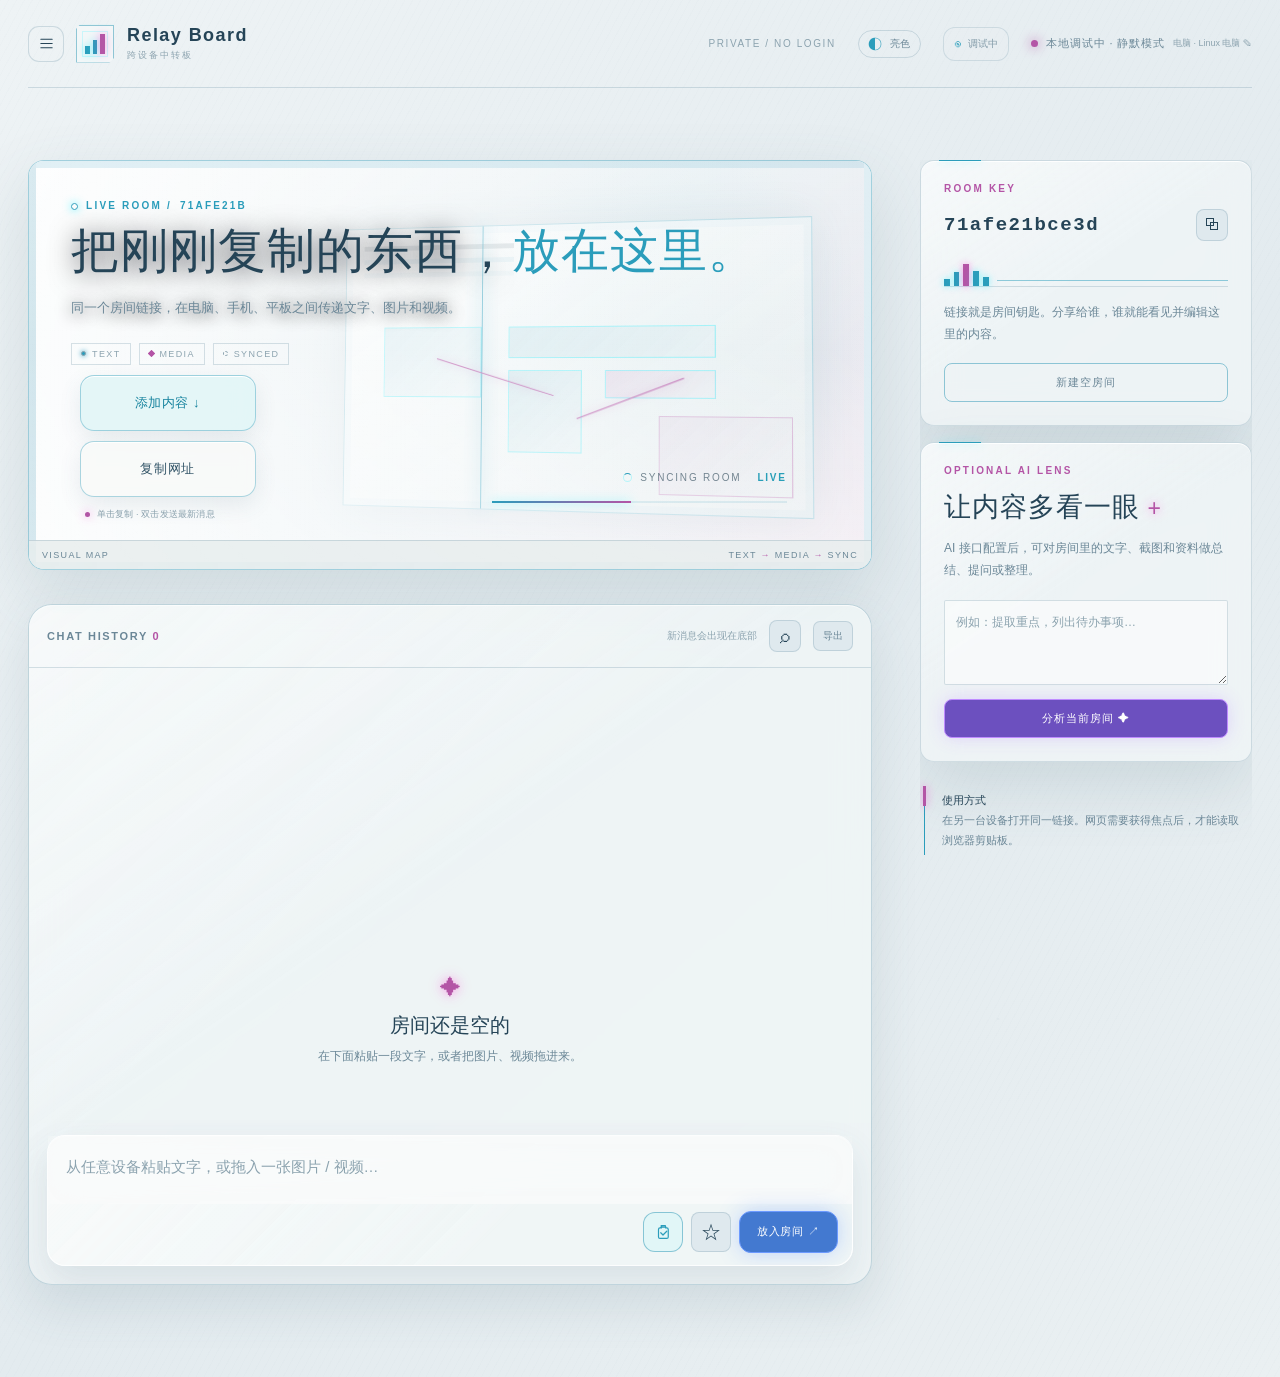
==== index.html @ ccc34fd9 "Put public frontend in silent debug mode" ====
<!doctype html>
<html lang="zh-CN" data-theme="light">
<head>
  <meta charset="utf-8">
  <meta name="viewport" content="width=device-width, initial-scale=1">
  <meta name="theme-color" content="#0f141a">
  <meta name="relay-api-base" content="https://api.2013148.xyz">
  <meta name="relay-maintenance" content="1">
  <link rel="icon" href="assets/favicon.svg" type="image/svg+xml">
  <title>Relay Board · 跨设备中转板</title>
  <style>
    html[data-theme="light"], html[data-theme="light"] body { background: #e9eff2 !important; color: #254457 !important; }
    html[data-theme="light"] .board-heading-hero, html[data-theme="light"] .relay-loader { background: #eef3f5 !important; }
    html[data-theme="light"] .card, html[data-theme="light"] .board-feed, html[data-theme="light"] .composer { background: rgba(241,246,247,.86) !important; }
  </style>
  <link rel="stylesheet" href="styles.css?v=20260905-03">
</head>
<body>
  <div class="app-shell">
    <header class="topbar">
      <div class="brand-cluster">
        <button class="icon-button sidebar-toggle" id="sidebarToggle" type="button" aria-label="打开房间侧边栏" aria-expanded="false"><svg viewBox="0 0 24 24" aria-hidden="true"><path d="M4 6h16M4 12h16M4 18h16"/></svg></button>
        <a class="brand" href="/" aria-label="Relay Board 首页">
          <span class="brand-mark"><i></i><i></i><i></i></span>
          <span><strong>Relay Board</strong><small>跨设备中转板</small></span>
        </a>
      </div>
      <div class="topbar-right">
        <span class="topbar-note">PRIVATE / NO LOGIN</span>
        <button class="theme-toggle" id="themeToggle" type="button" aria-pressed="false" aria-label="切换到深蓝风格">
          <span class="theme-toggle-icon" aria-hidden="true">◐</span><span data-theme-label>亮色</span>
        </button>
        <button class="account-button" id="accountButton" type="button" aria-label="登录账户" aria-expanded="false"><span class="account-icon" aria-hidden="true">◉</span><span id="accountLabel">登录</span></button>
        <div class="connection"><span class="status-dot" id="statusDot"></span><span id="connectionText">正在连接</span><button class="device-name-button" id="deviceNameButton" type="button" aria-label="编辑本设备名称"><span id="deviceNameText">本设备</span> ✎</button></div>
      </div>
    </header>

    <aside class="room-sidebar" id="roomSidebar" aria-hidden="true">
      <div class="room-sidebar-head"><div><span class="sidebar-kicker">ROOMS</span><strong>我的房间</strong></div><div class="sidebar-head-actions"><button class="mini-button" id="renameRoom" type="button" hidden>改名</button><button class="mini-button danger" id="deleteRoom" type="button" hidden>删除</button><button class="icon-button sidebar-close" id="sidebarClose" type="button" aria-label="关闭侧边栏">×</button></div></div>
      <button class="sidebar-new-room" id="sidebarNewRoom" type="button"><span>＋</span>开启新房间</button>
      <label class="room-search"><span>⌕</span><input id="roomSearch" type="search" placeholder="搜索房间名称" autocomplete="off"></label>
      <div class="sidebar-section-label">最近访问</div>
      <nav class="room-list" id="roomList" aria-label="房间列表"></nav>
      <div class="room-sidebar-foot"><span class="sidebar-status-dot"></span><span id="sidebarModeLabel">本地静态模式</span></div>
    </aside>
    <div class="sidebar-backdrop" id="sidebarBackdrop" hidden></div>

    <main class="layout">
      <section class="board-column">
        <div class="board-heading board-heading-hero" id="boardHeading">
          <figure class="hero-visual">
            <div class="relay-loader" role="img" aria-label="房间正在同步文字、图片和视频">
              <div class="loader-frame" aria-hidden="true">
                <span class="loader-block loader-block-wide"></span><span class="loader-block"></span><span class="loader-block loader-block-tall"></span><span class="loader-block loader-block-short"></span>
                <i class="loader-scan"></i><i class="loader-route loader-route-a"></i><i class="loader-route loader-route-b"></i>
              </div>
              <div class="loader-status"><span class="loader-spinner"></span><span>SYNCING ROOM</span><b>LIVE</b></div>
              <div class="loader-progress" aria-hidden="true"><span></span></div>
            </div>
            <figcaption><span>VISUAL MAP</span><span>TEXT <b>→</b> MEDIA <b>→</b> SYNC</span></figcaption>
          </figure>
          <div class="heading-copy">
            <p class="eyebrow"><span class="eyebrow-mark"></span> LIVE ROOM / <span id="roomCode">--------</span></p>
            <h1>把刚刚复制的东西，<em>放在这里。</em></h1>
            <p class="lede">同一个房间链接，在电脑、手机、平板之间传递文字、图片和视频。</p>
            <div class="heading-tags" aria-label="支持的内容类型">
              <span class="legend-text">TEXT</span><span class="legend-media">MEDIA</span><span class="legend-sync">SYNCED</span>
            </div>
          </div>
          <div class="heading-actions">
            <div class="heading-action-buttons">
              <button class="button quiet" id="addContentButton" type="button">添加内容 <span>↓</span></button>
              <button class="button quiet" id="shareButton" type="button">复制网址</button>
            </div>
            <span class="copy-hint"><i></i>单击复制 · 双击发送最新消息</span>
          </div>
        </div>

        <div class="board-feed card">
        <div class="chat-history">
          <div class="chat-history-head"><span>CHAT HISTORY <b id="itemCount">0</b></span><div class="history-tools"><span class="muted">新消息会出现在底部</span><button class="icon-button search-button" id="searchButton" type="button" aria-label="搜索消息记录" aria-expanded="false">⌕</button><div class="export-wrap"><button class="mini-button export-button" id="exportButton" type="button" aria-expanded="false">导出</button><div class="export-menu" id="exportMenu" hidden><strong>导出当前房间</strong><button type="button" data-export="text">文本格式 · TXT</button><button type="button" data-export="json">全部保存 · JSON</button><button type="button" data-export="codex">Codex 参考 · Markdown</button><button type="button" data-export="api">复制 CLI 读取地址</button></div></div></div></div>
          <div class="history-search" id="historySearch" hidden><span>⌕</span><input id="historySearchInput" type="search" placeholder="搜索文字、设备或消息类型…" autocomplete="off"><button id="clearSearchButton" type="button" aria-label="关闭搜索">×</button></div>
          <div class="message-rail" id="messageRail" aria-label="消息记录进度" hidden></div>
          <div id="items" class="items" aria-live="polite"></div>
          <div id="emptyState" class="empty"><span class="empty-icon">✦</span><strong>房间还是空的</strong><p>在下面粘贴一段文字，或者把图片、视频拖进来。</p></div>
        </div>

        <div class="composer">
          <div class="composer-toolbar">
            <span class="toolbar-label"><span class="toolbar-pulse"></span> QUICK DROP</span>
            <label class="switch-label"><input type="checkbox" id="preserveFormat" checked><span class="switch"></span>保留粘贴格式</label>
            <label class="file-button button quiet" for="fileInput">上传媒体<input id="fileInput" type="file" accept="image/*,video/*"></label>
          </div>
          <div class="editor-wrap">
            <div id="editor" class="editor" contenteditable="true" role="textbox" aria-multiline="true" data-placeholder="从任意设备粘贴文字，或拖入一张图片 / 视频…"></div>
            <div id="imageDraft" class="image-draft" hidden>
              <img id="draftImage" alt="待发送图片">
              <div class="image-draft-copy"><span class="image-draft-label">ATTACHED IMAGE</span><strong id="draftImageName">待发送图片</strong><span id="draftImageMeta">会和这条文字一起发送</span></div>
              <button class="draft-remove" id="removeDraftImage" type="button" aria-label="移除待发送图片">×</button>
            </div>
          </div>
          <div class="composer-footer">
            <span id="formatHint">富文本会保留标题、列表、链接和基础样式；图片可和文字一起发送，超过 8MB 会询问压缩</span><span class="send-hint">Enter 发送 · Shift+Enter 换行</span>
            <div class="send-actions">
              <button class="icon-button paste-send-button" id="pasteSendButton" type="button" aria-label="粘贴并发送" title="粘贴并发送"><svg viewBox="0 0 24 24" aria-hidden="true"><path d="M9 5.5h6M9.5 3.5h5a1 1 0 0 1 1 1v2h1.5a2 2 0 0 1 2 2v10a2 2 0 0 1-2 2h-9a2 2 0 0 1-2-2v-10a2 2 0 0 1 2-2H10v-2a1 1 0 0 1 1-1Z"/><path d="m9 13 3 3 5-5"/></svg></button>
              <div class="favorite-wrap">
                <button class="icon-button favorite-button" id="favoriteButton" type="button" aria-label="打开收藏列表" aria-expanded="false">☆</button>
                <div class="favorite-menu" id="favoriteMenu" hidden>
                  <div class="favorite-menu-head"><strong>收藏消息</strong><span>点击放入输入框</span></div>
                  <div id="favoriteList" class="favorite-list"></div>
                </div>
              </div>
              <button class="button primary" id="sendButton" type="button">放入房间 <span>↗</span></button>
            </div>
          </div>
        </div>
        </div>

      </section>

      <aside class="side-column">
        <div class="room-card card">
          <div class="card-kicker">ROOM KEY</div>
          <div class="room-key-row"><code id="roomKey">--------</code><button class="icon-button" id="copyKey" type="button" aria-label="复制房间密钥">⧉</button></div>
          <div class="room-signal" aria-hidden="true"><i></i><i></i><i></i><i></i><i></i><span></span></div>
          <p>链接就是房间钥匙。分享给谁，谁就能看见并编辑这里的内容。</p>
          <button class="button outline full" id="newRoom" type="button">新建空房间</button>
        </div>

        <div class="analysis-card card">
          <div class="card-kicker">OPTIONAL AI LENS</div>
          <h2>让内容多看一眼<span class="heading-spark">+</span></h2>
          <p>AI 接口配置后，可对房间里的文字、截图和资料做总结、提问或整理。</p>
          <textarea id="analysisPrompt" rows="3" placeholder="例如：提取重点，列出待办事项…"></textarea>
          <button class="button analysis-button full" id="analyzeButton" type="button">分析当前房间 <span>✦</span></button>
          <div id="analysisResult" class="analysis-result" hidden></div>
        </div>

        <div class="how-card">
          <span class="signal-line"></span>
          <p><b>使用方式</b><br>在另一台设备打开同一链接。网页需要获得焦点后，才能读取浏览器剪贴板。</p>
        </div>
      </aside>
    </main>
    <nav class="page-progress" id="pageProgress" aria-label="网页位置">
      <span class="page-progress-title">PAGE FLOW</span>
      <div class="page-progress-track">
        <span class="page-progress-fill" id="pageProgressFill"></span>
        <button class="page-node page-node-top" id="pageTopNode" type="button" aria-label="跳到网页顶部"><i></i><span>TOP<small>网页顶部</small></span></button>
        <button class="page-node page-node-bottom" id="pageComposerNode" type="button" aria-label="跳到输入框"><i></i><span>DROP<small>输入框</small></span></button>
      </div>
    </nav>
    <div class="auth-dialog" id="authDialog" hidden>
      <div class="auth-panel" role="dialog" aria-modal="true" aria-labelledby="authTitle">
        <button class="icon-button auth-close" id="authClose" type="button" aria-label="关闭登录窗口">×</button>
        <div class="sidebar-kicker">ACCOUNT ACCESS</div>
        <h2 id="authTitle">登录 Relay Board</h2>
        <p class="auth-subtitle" id="authSubtitle">登录后可切换房间，并使用同步、上传与分享功能。</p>
        <form id="loginForm" class="auth-form">
          <label>账户名<input id="authUsername" name="username" autocomplete="username" placeholder="管理员或受邀账户" required></label>
          <label>密码<input id="authPassword" name="password" type="password" autocomplete="current-password" placeholder="输入密码" required></label>
          <div class="turnstile-wrap" id="turnstileWrap" hidden><div id="turnstileWidget"></div></div>
          <button class="button primary full" type="submit">登录 <span>↗</span></button>
          <div class="auth-error" id="authError" role="alert" hidden></div>
        </form>
        <div id="accountPane" class="account-pane" hidden>
          <div class="account-summary"><span class="account-avatar">◉</span><div><strong id="accountName">管理员</strong><small id="accountRole">管理员账户</small></div></div>
          <button class="button outline full" id="adminToggle" type="button" hidden>管理账户</button>
          <button class="button quiet full" id="passwordToggle" type="button" hidden>修改管理员密码</button>
          <button class="button quiet full" id="logoutButton" type="button">退出登录</button>
          <div class="password-panel" id="passwordPanel" hidden>
            <div class="sidebar-kicker">SECURITY</div>
            <h3>修改管理员密码</h3>
            <form id="passwordForm" class="auth-form">
              <label>当前密码<input id="currentPassword" type="password" autocomplete="current-password" required></label>
              <label>新密码<input id="newAdminPassword" type="password" autocomplete="new-password" placeholder="至少 8 位" required></label>
              <label>确认新密码<input id="confirmAdminPassword" type="password" autocomplete="new-password" required></label>
              <button class="button outline full" type="submit">保存新密码</button>
              <div class="auth-error" id="passwordError" role="alert" hidden></div>
            </form>
          </div>
          <div class="admin-panel" id="adminPanel" hidden>
            <div class="sidebar-kicker">ADMIN PANEL</div>
            <h3>添加账户</h3>
            <form id="addUserForm" class="auth-form">
              <label>新账户名<input id="newUsername" autocomplete="off" placeholder="例如：同事电脑" required></label>
              <label>初始密码<input id="newPassword" type="password" autocomplete="new-password" placeholder="至少 8 位" required></label>
              <button class="button outline full" type="submit">添加账户</button>
            </form>
            <div class="user-list" id="userList"></div>
            <div class="user-editor" id="userEditor" hidden>
              <div class="sidebar-kicker">EDIT ACCOUNT</div>
              <form id="editUserForm" class="auth-form">
                <input id="editUserId" type="hidden">
                <label>账户名<input id="editUsername" autocomplete="off" required></label>
                <label>新密码（留空不修改）<input id="editPassword" type="password" autocomplete="new-password" placeholder="至少 8 位"></label>
                <label class="checkbox-label"><input id="editDisabled" type="checkbox"> 停用此账户</label>
                <div class="editor-actions"><button class="button outline" type="submit">保存修改</button><button class="button quiet" id="cancelEditUser" type="button">取消</button></div>
                <div class="auth-error" id="editUserError" role="alert" hidden></div>
              </form>
            </div>
          </div>
        </div>
      </div>
    </div>
    <div id="toast" class="toast" role="status"></div>
  </div>
  <script type="module" src="app.js?v=20260905-maintenance-01"></script>
</body>
</html>
---- styles.css ----
[hidden] { display: none !important; }

:root {
  --bg: #020615;
  --surface: #070d1d;
  --panel: #0b1326;
  --panel-deep: #060b18;
  --ink: #edf3ff;
  --ink-soft: #9aa9c1;
  --ink-faint: #647590;
  --line: rgba(117, 146, 190, .22);
  --line-strong: rgba(101, 196, 255, .56);
  --cyan: #2fd9ff;
  --blue: #315fe6;
  --magenta: #d946c8;
  --violet: #7653d8;
  --green: #65d3b2;
  --amber: #2fc9ed;
  --glass: rgba(8, 14, 29, .78);
  --glass-soft: rgba(7, 12, 25, .56);
  --glass-edge: rgba(180, 215, 255, .24);
  --shadow: 0 24px 70px rgba(0, 2, 12, .58);
  --display: "Bahnschrift Condensed", "Arial Narrow", "DIN Condensed", sans-serif;
  --zh: "Microsoft YaHei UI Light", "Noto Sans CJK SC", "PingFang SC", sans-serif;
  color-scheme: dark;
  font-family: var(--display);
  font-synthesis: none;
  color: var(--ink);
  background: var(--bg);
}

:root[data-theme="light"] {
  color-scheme: light;
  --bg: #edf7fb;
  --surface: #f7fbfd;
  --panel: rgba(255, 255, 255, .84);
  --panel-deep: #e5f1f6;
  --ink: #17364b;
  --ink-soft: #58758a;
  --ink-faint: #7891a1;
  --line: rgba(58, 122, 150, .22);
  --line-strong: rgba(46, 139, 178, .52);
  --cyan: #2e9fbe;
  --blue: #3574d3;
  --magenta: #b34ca2;
  --violet: #6848bc;
  --green: #2b9fbe;
  --amber: #2e8fc9;
  --glass: rgba(255, 255, 255, .68);
  --glass-soft: rgba(247, 251, 253, .58);
  --glass-edge: rgba(255, 255, 255, .76);
  --shadow: 0 24px 64px rgba(52, 110, 137, .16);
}

:root[data-theme="ivory"] {
  color-scheme: light;
  --bg: #e6e1d7;
  --surface: #efebe2;
  --panel: rgba(239, 235, 226, .9);
  --panel-deep: #d9d4c9;
  --ink: #30414a;
  --ink-soft: #68787b;
  --ink-faint: #8b9491;
  --line: rgba(89, 98, 95, .22);
  --line-strong: rgba(42, 143, 157, .48);
  --cyan: #278f9b;
  --blue: #5476a2;
  --magenta: #ad5b8b;
  --violet: #75619c;
  --green: #2b9fbe;
  --amber: #ae8052;
  --glass: rgba(246, 242, 233, .76);
  --glass-soft: rgba(240, 236, 227, .7);
  --glass-edge: rgba(255, 252, 244, .72);
  --shadow: 0 24px 64px rgba(83, 78, 67, .16);
}

*, *::before, *::after { box-sizing: border-box; }
html, body { min-width: 320px; min-height: 100%; margin: 0; background: var(--bg); }
body { color: var(--ink); }
button, textarea, .editor { font: inherit; }
button { cursor: pointer; color: inherit; }
button, a { -webkit-tap-highlight-color: transparent; }

.app-shell { position: relative; width: min(1340px, calc(100% - 56px)); min-height: 100vh; margin: 0 auto; }
.app-shell::before, .app-shell::after { content: ""; position: absolute; z-index: -1; pointer-events: none; }
.app-shell::before { top: 116px; bottom: 60px; left: 0; width: 1px; background: linear-gradient(var(--cyan), transparent 28%, transparent 72%, var(--magenta)); opacity: .7; }
.app-shell::after { top: 138px; right: 0; width: 110px; height: 1px; background: var(--line-strong); box-shadow: 0 10px 0 rgba(255, 49, 210, .16); }

.topbar { height: 88px; display: flex; align-items: center; justify-content: space-between; border-bottom: 1px solid var(--line); }
.brand { display: flex; align-items: center; gap: 13px; color: var(--ink); text-decoration: none; }
.brand strong { display: block; font-family: var(--display); font-size: 18px; font-weight: 600; letter-spacing: .08em; }
.brand small { display: block; margin-top: 3px; color: var(--ink-faint); font-family: var(--display); font-size: 9px; letter-spacing: .22em; }
.brand-mark { position: relative; width: 38px; height: 38px; display: flex; align-items: end; gap: 3px; padding: 8px; border: 1px solid var(--line-strong); background: var(--panel); clip-path: polygon(10% 0, 100% 0, 100% 88%, 88% 100%, 0 100%, 0 12%); box-shadow: 0 0 18px rgba(31, 240, 255, .18); }
.brand-mark::before { content: ""; position: absolute; inset: 5px; border: 1px solid rgba(31, 240, 255, .2); }
.brand-mark i { position: relative; z-index: 1; display: block; flex: 1; background: var(--cyan); box-shadow: 0 0 8px rgba(31, 240, 255, .6); }
.brand-mark i:nth-child(1) { height: 38%; }.brand-mark i:nth-child(2) { height: 68%; }.brand-mark i:nth-child(3) { height: 100%; background: var(--magenta); box-shadow: 0 0 8px rgba(255, 49, 210, .5); }
.topbar-right { display: flex; align-items: center; gap: 22px; }
.topbar-note { color: var(--ink-faint); font: 10px var(--display); letter-spacing: .16em; }
.theme-toggle { display: inline-flex; align-items: center; gap: 7px; border: 1px solid var(--line); border-radius: 99px; padding: 6px 9px; color: var(--ink-soft); background: transparent; font: 10px var(--display); letter-spacing: .08em; transition: border-color .18s ease, color .18s ease, background .18s ease; }
.theme-toggle:hover { border-color: var(--cyan); color: var(--ink); background: rgba(31, 240, 255, .08); }
.theme-toggle:focus-visible { outline: 2px solid var(--cyan); outline-offset: 3px; }
.theme-toggle-icon { color: var(--cyan); font-size: 14px; line-height: 1; }
.connection { display: flex; align-items: center; gap: 8px; color: var(--ink-soft); font: 11px var(--display); letter-spacing: .08em; }
.device-name-button { border: 0; padding: 0; color: var(--ink-faint); background: transparent; font: 9px var(--zh); }
.device-name-button:hover { color: var(--cyan); }
.status-dot { width: 7px; height: 7px; border-radius: 50%; background: var(--amber); box-shadow: 0 0 12px var(--amber); }
.status-dot.live { background: var(--green); box-shadow: 0 0 12px var(--green); animation: live-pulse 2.6s ease-in-out infinite; }
.status-dot.offline { background: var(--magenta); box-shadow: 0 0 12px var(--magenta); }

.layout { display: grid; grid-template-columns: minmax(0, 1fr) 332px; gap: 48px; padding: 72px 0 92px; }
.board-heading { position: relative; display: flex; align-items: end; justify-content: space-between; gap: 30px; margin-bottom: 34px; }
.heading-copy { min-width: 0; }
.heading-actions { position: relative; z-index: 3; display: grid; gap: 9px; align-self: flex-start; justify-items: end; }
.board-heading-hero .heading-actions { position: absolute; top: 50%; right: 9%; align-self: auto; transform: translateY(-50%); justify-items: center; }
.heading-action-buttons { display: flex; align-items: center; gap: 8px; }
.board-heading-hero .heading-action-buttons { flex-direction: column; align-items: stretch; gap: 10px; }
.heading-actions .button { white-space: nowrap; }
.heading-action-buttons .button { min-width: 158px; min-height: 52px; padding: 14px 22px; border-radius: 12px; background: rgba(255,255,255,.11); backdrop-filter: blur(10px); -webkit-backdrop-filter: blur(10px); font-size: 12px; }
.heading-actions .button:first-child { border-color: rgba(31, 240, 255, .34); background: rgba(31, 240, 255, .08); color: var(--cyan); }
.heading-actions .button:first-child:hover { border-color: var(--cyan); background: rgba(31, 240, 255, .16); }
.copy-hint { display: inline-flex; align-items: center; gap: 7px; padding-right: 3px; color: var(--ink-faint); font: 9px var(--zh); letter-spacing: .02em; }
.copy-hint i { width: 5px; height: 5px; border-radius: 50%; background: var(--magenta); box-shadow: 0 0 8px rgba(255, 49, 210, .55); }
.eyebrow, .card-kicker, .toolbar-label { margin: 0 0 15px; color: var(--cyan); font: 600 10px/1 var(--display); letter-spacing: .22em; }
.eyebrow { display: flex; align-items: center; gap: 8px; }
.eyebrow-mark, .toolbar-pulse { display: inline-block; width: 7px; height: 7px; border: 1px solid var(--cyan); border-radius: 50%; box-shadow: 0 0 8px rgba(31, 240, 255, .7); }
.toolbar-pulse { width: 6px; height: 6px; margin-right: 7px; border: 0; background: var(--magenta); box-shadow: 0 0 8px rgba(255, 49, 210, .8); }
h1 { max-width: 760px; margin: 0; color: var(--ink); font-family: var(--zh); font-size: clamp(34px, 4.2vw, 48px); font-weight: 300; line-height: 1.04; letter-spacing: .02em; }
h1 em { color: var(--cyan); font-style: normal; text-shadow: 0 0 18px rgba(31, 240, 255, .28); }
.lede { max-width: 590px; margin: 20px 0 0; color: var(--ink-soft); font-family: var(--zh); font-size: 13px; line-height: 1.9; }
.heading-tags { display: flex; gap: 8px; margin-top: 22px; }
.heading-tags span { display: inline-flex; align-items: center; gap: 6px; padding: 5px 9px; border: 1px solid var(--line); color: var(--ink-faint); font: 9px var(--display); letter-spacing: .15em; }
.heading-tags span::before { content: ""; width: 5px; height: 5px; display: inline-block; border: 1px solid currentColor; }
.heading-tags .legend-text::before { border-radius: 50%; background: var(--cyan); box-shadow: 0 0 5px var(--cyan); }
.heading-tags .legend-media::before { background: var(--magenta); border-color: var(--magenta); transform: rotate(45deg); }
.heading-tags .legend-sync::before { border-radius: 50%; border-style: dashed; }

.board-heading-hero { min-height: clamp(360px, 32vw, 460px); margin-bottom: 34px; padding: clamp(32px, 5vw, 68px); overflow: hidden; border: 1px solid var(--line-strong); border-radius: 16px; background: #020615; box-shadow: 0 24px 64px rgba(0, 1, 10, .46); }
.board-heading-hero .heading-copy { position: relative; z-index: 3; max-width: 760px; }
.board-heading-hero .button { position: relative; z-index: 3; align-self: flex-start; }
.board-heading-hero h1 { text-shadow: 0 3px 26px rgba(0, 2, 12, .75); }
.board-heading-hero .lede { text-shadow: 0 2px 16px rgba(0, 2, 12, .9); }
.hero-visual { position: absolute; z-index: 0; inset: 0; aspect-ratio: auto; overflow: hidden; margin: 0; border: 0; background: #020615; box-shadow: none; }
.hero-visual::before { content: ""; position: absolute; z-index: 1; inset: 0; border: 7px solid rgba(47, 217, 255, .045); background: linear-gradient(90deg, rgba(2, 6, 21, .98) 0%, rgba(2, 6, 21, .8) 34%, rgba(2, 6, 21, .3) 66%, rgba(2, 6, 21, .14) 100%), linear-gradient(0deg, rgba(2, 6, 21, .86) 0%, transparent 48%, rgba(2, 6, 21, .26) 100%); pointer-events: none; }
.hero-visual img { display: block; width: 100%; height: 100%; object-fit: cover; object-position: center; animation: hero-breathe 12s ease-in-out infinite alternate; }
.relay-loader { position: absolute; inset: 0; overflow: hidden; background: radial-gradient(circle at 76% 45%, rgba(42, 105, 168, .22), transparent 27%), linear-gradient(135deg, #020615, #071126 54%, #0d1530); }
.loader-frame { position: absolute; top: 15%; right: 8%; bottom: 14%; width: 56%; border: 1px solid rgba(91, 192, 222, .42); background: linear-gradient(145deg, rgba(9, 36, 62, .76), rgba(5, 12, 32, .6)); box-shadow: inset 0 0 0 7px rgba(31, 240, 255, .025), 0 0 38px rgba(31, 160, 255, .14); transform: perspective(700px) rotateY(-8deg) rotateX(2deg); }
.loader-frame::before { content: ""; position: absolute; top: 18px; left: 19px; width: 34%; height: 5px; background: rgba(233, 249, 255, .34); box-shadow: 0 14px 0 rgba(91, 192, 222, .18), 0 28px 0 rgba(91, 192, 222, .12); }
.loader-frame::after { content: ""; position: absolute; right: 18px; bottom: 18px; width: 27%; height: 27%; border: 1px solid rgba(255, 49, 210, .46); background: linear-gradient(135deg, rgba(255, 49, 210, .2), transparent); }
.loader-block { position: absolute; top: 36%; left: 9%; width: 22%; height: 25%; border: 1px solid rgba(31, 240, 255, .42); background: linear-gradient(135deg, rgba(31, 240, 255, .3), rgba(31, 240, 255, .03)); overflow: hidden; }
.loader-block::after { content: ""; position: absolute; inset: 0; background: linear-gradient(105deg, transparent 25%, rgba(255, 255, 255, .32) 48%, transparent 72%); transform: translateX(-120%); animation: loader-shimmer 3.2s ease-in-out infinite; }
.loader-block-wide { top: 36%; left: 37%; width: 44%; height: 11%; }.loader-block-tall { top: 51%; left: 37%; width: 16%; height: 29%; }.loader-block-short { top: 51%; left: 58%; width: 23%; height: 10%; background: linear-gradient(135deg, rgba(255, 49, 210, .34), rgba(255, 49, 210, .04)); }
.loader-scan { position: absolute; z-index: 1; top: 0; bottom: 0; left: 31%; width: 1px; background: var(--cyan); box-shadow: 0 0 16px 3px rgba(31, 240, 255, .4); opacity: .8; animation: loader-scan 4.8s ease-in-out infinite; }
.loader-route { position: absolute; z-index: 1; height: 1px; background: var(--magenta); box-shadow: 0 0 9px rgba(255, 49, 210, .8); transform-origin: left center; animation: loader-route-opacity 2.6s ease-in-out infinite; }.loader-route-a { top: 47%; left: 21%; width: 27%; transform: rotate(17deg); }.loader-route-b { top: 68%; left: 52%; width: 24%; transform: rotate(-21deg); animation-delay: .45s; }
.loader-status { position: absolute; z-index: 2; right: 10%; bottom: 21%; display: flex; align-items: center; gap: 8px; color: rgba(233, 249, 255, .72); font: 10px var(--display); letter-spacing: .18em; }.loader-status b { margin-left: 8px; color: var(--green); font-weight: 600; }.loader-spinner { width: 9px; height: 9px; border: 1px solid rgba(31, 240, 255, .28); border-top-color: var(--cyan); border-radius: 50%; animation: loader-spin 1.1s linear infinite; }
.loader-progress { position: absolute; z-index: 2; right: 10%; bottom: 16%; width: 35%; height: 2px; background: rgba(91, 192, 222, .18); }.loader-progress span { display: block; width: 47%; height: 100%; background: linear-gradient(90deg, var(--cyan), var(--magenta)); box-shadow: 0 0 10px rgba(31, 240, 255, .6); animation: loader-progress 3s ease-in-out infinite; }
.hero-visual figcaption { position: absolute; z-index: 3; right: 0; bottom: 0; left: 0; display: flex; justify-content: space-between; gap: 14px; padding: 9px 13px; border-top: 1px solid var(--line); color: var(--ink-soft); background: rgba(2, 8, 21, .78); font: 9px var(--display); letter-spacing: .15em; }
.hero-visual figcaption b { color: var(--magenta); font-weight: 400; }

.card { position: relative; background: var(--glass); border: 1px solid var(--line); border-radius: 14px; box-shadow: var(--shadow), inset 0 1px var(--glass-edge); backdrop-filter: blur(18px) saturate(125%); -webkit-backdrop-filter: blur(18px) saturate(125%); animation: panel-rise .6s both; }
.board-column > .card { animation-delay: .08s; }.side-column .card:nth-child(1) { animation-delay: .16s; }.side-column .card:nth-child(2) { animation-delay: .24s; }
.card::before { content: ""; position: absolute; top: -1px; left: 18px; width: 42px; height: 1px; background: var(--cyan); box-shadow: 0 0 8px rgba(31, 240, 255, .6); }
.button { border: 1px solid transparent; border-radius: 8px; padding: 11px 15px; font: 600 11px var(--display); letter-spacing: .08em; transition: transform .18s ease, background .18s ease, border-color .18s ease, box-shadow .18s ease; }
.button:hover { transform: translateY(-1px); }
.button:focus-visible, .icon-button:focus-visible, textarea:focus-visible, .editor:focus-visible { outline: 2px solid var(--cyan); outline-offset: 3px; }
.button.quiet { background: var(--panel); border-color: var(--line); color: var(--ink-soft); }
.button.quiet:hover { border-color: var(--line-strong); color: var(--ink); box-shadow: 0 0 14px rgba(31, 240, 255, .11); }
.button.primary { background: var(--blue); border-color: #6c9aff; color: #fff; box-shadow: 0 0 22px rgba(57, 119, 255, .28); }
.button.primary:hover { background: var(--violet); border-color: #c18dff; }
.button.outline { background: transparent; border-color: var(--line-strong); color: var(--ink-soft); }
.button.outline:hover { border-color: var(--magenta); color: var(--ink); box-shadow: 0 0 15px rgba(255, 49, 210, .14); }
.button.full { width: 100%; }

.board-feed { overflow: hidden; background: linear-gradient(145deg, rgba(255,255,255,.06), transparent 36%), var(--glass-soft); border-color: var(--glass-edge); }
.composer { position: sticky; z-index: 4; bottom: 18px; overflow: hidden; border-top: 1px solid var(--glass-edge); border-radius: 0; background: linear-gradient(90deg, rgba(255,255,255,.06), transparent 42%), var(--glass); box-shadow: 0 -14px 30px rgba(0, 8, 20, .08), inset 0 1px var(--glass-edge); }
.composer-toolbar, .composer-footer { display: flex; align-items: center; gap: 16px; padding: 14px 18px; }
.composer-toolbar { border-bottom: 1px solid var(--line); background: rgba(255, 255, 255, .045); backdrop-filter: blur(12px); -webkit-backdrop-filter: blur(12px); }
.composer-footer { justify-content: space-between; border-top: 1px solid var(--line); color: var(--ink-soft); font: 10px var(--zh); background: rgba(255, 255, 255, .035); }
.composer-footer > span:first-child { min-width: 0; }
.send-hint { color: var(--ink-faint); white-space: nowrap; }
.send-actions { position: relative; display: flex; align-items: center; gap: 8px; margin-left: auto; }
.favorite-wrap { position: relative; }
.favorite-button { width: 34px; height: 34px; padding: 0; color: var(--magenta); font-size: 20px; line-height: 1; }
.favorite-button:hover { border-color: var(--magenta); color: var(--ink); box-shadow: 0 0 12px rgba(255, 49, 210, .2); }
.favorite-menu { position: absolute; z-index: 8; right: 0; bottom: calc(100% + 10px); width: min(350px, calc(100vw - 36px)); overflow: hidden; border: 1px solid var(--line-strong); border-radius: 12px; background: var(--panel); box-shadow: 0 18px 44px rgba(0, 2, 12, .38); }
.favorite-menu-head { display: flex; align-items: baseline; justify-content: space-between; gap: 14px; padding: 13px 14px; border-bottom: 1px solid var(--line); color: var(--ink); font: 600 11px var(--display); letter-spacing: .12em; }
.favorite-menu-head span { color: var(--ink-faint); font: 10px var(--zh); letter-spacing: 0; }
.favorite-list { max-height: 270px; overflow-y: auto; padding: 6px; }
.favorite-empty { padding: 22px 12px; color: var(--ink-faint); text-align: center; font: 11px/1.7 var(--zh); }
.favorite-list-item { display: flex; align-items: center; width: 100%; gap: 10px; padding: 10px; border: 1px solid transparent; color: var(--ink-soft); background: transparent; text-align: left; }
.favorite-list-item:hover { border-color: var(--line); background: rgba(31, 240, 255, .06); color: var(--ink); }
.favorite-list-item img { width: 42px; height: 34px; flex: 0 0 auto; object-fit: cover; border: 1px solid var(--line); }
.favorite-list-copy { min-width: 0; overflow: hidden; }
.favorite-list-copy strong { display: block; overflow: hidden; color: var(--ink); font: 11px var(--zh); text-overflow: ellipsis; white-space: nowrap; }
.favorite-list-copy span { display: block; overflow: hidden; margin-top: 4px; color: var(--ink-faint); font: 10px var(--zh); text-overflow: ellipsis; white-space: nowrap; }
.toolbar-label { display: flex; align-items: center; margin: 0; color: var(--ink-soft); }
.switch-label { display: flex; align-items: center; gap: 8px; margin-left: auto; color: var(--ink-soft); font: 10px var(--zh); cursor: pointer; }
.switch-label input { position: absolute; opacity: 0; }
.switch { position: relative; width: 29px; height: 15px; border: 1px solid var(--line-strong); background: var(--panel-deep); border-radius: 20px; transition: .2s; }
.switch::after { content: ""; position: absolute; top: 2px; left: 2px; width: 9px; height: 9px; background: var(--ink-faint); border-radius: 50%; transition: .2s; }
.switch-label input:checked + .switch { background: rgba(31, 240, 255, .18); border-color: var(--cyan); }.switch-label input:checked + .switch::after { left: 16px; background: var(--cyan); box-shadow: 0 0 9px var(--cyan); }
.file-button { padding: 7px 10px; }.file-button input { display: none; }
.editor { min-height: 230px; max-height: 420px; overflow: auto; padding: 25px 21px; color: var(--ink); background: var(--glass-soft); font-family: var(--zh); font-size: 15px; line-height: 1.8; backdrop-filter: blur(16px) saturate(115%); -webkit-backdrop-filter: blur(16px) saturate(115%); }
.editor:empty::before { content: attr(data-placeholder); color: var(--ink-faint); }.editor img { max-width: 100%; }.editor pre { padding: 10px; background: #020815; border: 1px solid var(--line); }
.editor-wrap { position: relative; }
.image-draft { display: flex; align-items: center; gap: 12px; margin: 0 18px 12px; padding: 9px; border: 1px solid var(--line-strong); border-radius: 10px; background: linear-gradient(135deg, var(--panel-deep), rgba(31, 240, 255, .055)); box-shadow: inset 0 1px rgba(233, 249, 255, .06); }
.image-draft[hidden], .favorite-menu[hidden], .export-menu[hidden], .url-menu[hidden] { display: none; }
.image-draft img { width: 72px; height: 54px; flex: 0 0 auto; object-fit: cover; border: 1px solid var(--line-strong); border-radius: 3px; background: #020815; }
.image-draft-copy { min-width: 0; display: grid; gap: 3px; }
.image-draft-label { color: var(--cyan) !important; font: 600 8px var(--display) !important; letter-spacing: .16em; }
.image-draft-copy strong { overflow: hidden; color: var(--ink); font: 12px var(--zh); text-overflow: ellipsis; white-space: nowrap; }
.image-draft-copy span { color: var(--ink-faint); font: 10px var(--zh); }
.draft-remove { width: 30px; height: 30px; margin-left: auto; border: 1px solid var(--line); border-radius: 3px; color: var(--ink-soft); background: transparent; font-size: 18px; line-height: 1; }
.draft-remove:hover { border-color: var(--magenta); color: var(--magenta); }

.chat-history { position: relative; min-height: 300px; overflow: hidden; background: linear-gradient(180deg, rgba(255,255,255,.045), transparent 22%), transparent; }
.chat-history-head { display: flex; justify-content: space-between; align-items: center; gap: 14px; padding: 15px 18px; border-bottom: 1px solid var(--line); color: var(--ink-soft); font: 600 11px var(--display); letter-spacing: .15em; text-transform: uppercase; }
.chat-history-head b { color: var(--magenta); }
.history-tools { display: flex; align-items: center; gap: 12px; }
.search-button { width: 30px; height: 30px; padding: 0; color: var(--cyan); font-size: 19px; line-height: 1; }
.history-search { display: flex; align-items: center; gap: 9px; margin: 0 14px 2px; padding: 8px 10px; border: 1px solid var(--line-strong); border-radius: 10px; background: var(--glass-soft); box-shadow: inset 0 1px var(--glass-edge); }
.history-search[hidden] { display: none; }
.history-search > span { color: var(--cyan); font-size: 18px; line-height: 1; }
.history-search input { min-width: 0; flex: 1; border: 0; outline: 0; color: var(--ink); background: transparent; font: 12px var(--zh); }
.history-search input::placeholder { color: var(--ink-faint); }
.history-search button { width: 24px; height: 24px; border: 0; border-radius: 50%; color: var(--ink-faint); background: transparent; font-size: 18px; line-height: 1; }
.history-search button:hover { color: var(--magenta); background: rgba(255, 49, 210, .08); }
.export-wrap, .url-menu-wrap { position: relative; }
.export-button { padding: 6px 10px; color: var(--cyan); }
.export-menu, .url-menu { position: absolute; z-index: 9; right: 0; min-width: 190px; padding: 6px; border: 1px solid var(--line-strong); border-radius: 3px; background: var(--panel); box-shadow: 0 18px 44px rgba(0, 2, 12, .38); }
.export-menu { top: calc(100% + 8px); }
.export-menu strong { display: block; padding: 8px 10px; color: var(--ink); font: 600 10px var(--display); letter-spacing: .12em; }
.export-menu button, .url-menu button { display: block; width: 100%; padding: 9px 10px; border: 0; color: var(--ink-soft); background: transparent; text-align: left; font: 10px var(--zh); }
.export-menu button:hover, .url-menu button:hover { color: var(--ink); background: rgba(31, 240, 255, .08); }
.url-menu { bottom: calc(100% + 8px); }
.url-menu button { overflow: hidden; text-overflow: ellipsis; white-space: nowrap; }
.url-menu-empty { display: block; padding: 10px; color: var(--ink-faint); font: 10px/1.5 var(--zh); }
.mini-button:disabled { cursor: not-allowed; opacity: .48; }
.muted { color: var(--ink-faint); font: 10px var(--zh); text-transform: none; letter-spacing: 0; }
.items { display: flex; flex-direction: column; gap: 14px; min-height: 250px; max-height: min(62vh, 580px); overflow-y: auto; padding: 22px 18px 26px; scroll-behavior: smooth; }
#messageRail:not([hidden]) + .items { padding-left: 58px; }
.message-rail { position: absolute; z-index: 3; top: 66px; bottom: 22px; left: 13px; width: 31px; pointer-events: none; }
.message-rail-track { position: absolute; top: 0; bottom: 0; left: 8px; width: 1px; background: var(--line); }
.message-rail-fill { display: none; }
.message-rail-node { position: absolute; left: -7px; display: flex; align-items: center; width: 30px; height: 12px; padding: 0; border: 0; color: var(--ink-faint); background: transparent; pointer-events: auto; transform: translateY(-50%); }
.message-rail-node i { display: block; flex: 0 0 auto; width: 9px; height: 1px; border: 0; border-radius: 0; background: var(--ink-faint); opacity: .72; transition: width .18s, background .18s, opacity .18s, box-shadow .18s; }
.message-rail-node span { display: none; }
.message-rail-node:hover i { width: 17px; background: var(--cyan); opacity: 1; box-shadow: 0 0 8px rgba(31, 240, 255, .48); }
.message-rail-node.active i { width: 24px; background: var(--ink); opacity: .92; box-shadow: 0 0 6px rgba(31, 240, 255, .32); }
.item { position: relative; align-self: flex-start; width: fit-content; max-width: min(80%, 640px); padding: 12px 14px 10px; background: var(--panel); border: 1px solid var(--line); border-radius: 13px 18px 18px 18px; box-shadow: 0 8px 24px rgba(0, 2, 12, .14); }.item:hover { border-color: var(--line-strong); box-shadow: 0 0 20px rgba(31, 240, 255, .08); }.item.mine { align-self: flex-end; border-color: rgba(255, 49, 210, .36); border-radius: 18px 13px 18px 18px; background: linear-gradient(145deg, var(--panel), rgba(72, 24, 79, .52)); }.item.remote { border-top-left-radius: 7px; }
.item.pending-upload { border-style: dashed; border-color: color-mix(in srgb, var(--cyan) 58%, var(--line)); animation: upload-card-in .28s cubic-bezier(.2,.9,.25,1.15) both; }
.item.is-entering { animation: message-catch-up .62s cubic-bezier(.16, 1, .3, 1) both; }
.item.pending-upload .item-content { opacity: .94; }
.item-upload-state { display: inline-flex; align-items: center; gap: 5px; color: var(--cyan); white-space: nowrap; }
.item-upload-state::before { content: ''; width: 6px; height: 6px; border-radius: 50%; background: var(--cyan); box-shadow: 0 0 0 3px rgba(31,240,255,.1), 0 0 10px rgba(31,240,255,.45); animation: upload-pulse 1.2s ease-in-out infinite; }
.item-upload-state.failed { color: #e5a2bd; }.item-upload-state.failed::before { background: #e5a2bd; box-shadow: 0 0 0 3px rgba(229,162,189,.1); animation: none; }
.upload-retry { color: var(--cyan); border-color: rgba(31,240,255,.38); }
.item-meta { display: flex; align-items: center; gap: 9px; margin-bottom: 8px; color: var(--ink-faint); font: 10px var(--display); }.item-sender { color: var(--ink-soft); font-weight: 600; letter-spacing: .06em; }.item.mine .item-sender { color: var(--magenta); }.item-device { color: var(--ink-faint); font: 9px var(--zh); letter-spacing: 0; }.item-kind { color: var(--cyan); font-weight: 600; letter-spacing: .14em; text-transform: uppercase; }.item-meta time { margin-left: auto; white-space: nowrap; }.item-content { display: grid; gap: 11px; overflow-wrap: anywhere; color: var(--ink); font-family: var(--zh); font-size: 14px; line-height: 1.8; }.item-content p:first-child { margin-top: 0; }.item-content p:last-child { margin-bottom: 0; }.item-text { margin: 0; }.item-content pre.item-text { padding: 0; overflow: visible; border: 0; background: transparent; color: inherit; font: inherit; white-space: pre-wrap; }
.item-content pre { padding: 12px; overflow: auto; border: 1px solid var(--line); border-radius: 8px; background: #020815; color: var(--ink); font: 12px/1.65 "SFMono-Regular", Consolas, monospace; }.item-content blockquote { border-left: 2px solid var(--magenta); margin-left: 0; padding-left: 12px; color: var(--ink-soft); }.item-media { display: block; max-width: 100%; max-height: 480px; border: 1px solid var(--line); border-radius: 8px; background: #020815; }.item-actions { display: flex; flex-wrap: wrap; gap: 8px; margin-top: 14px; }.mini-button { border: 1px solid var(--line); background: var(--panel-deep); color: var(--ink-soft); border-radius: 7px; padding: 7px 9px; font: 10px var(--zh); }.mini-button:hover { border-color: var(--cyan); color: var(--ink); }.analysis-link-action { color: var(--cyan); border-color: rgba(47, 217, 255, .26); }.analysis-link-action:hover { border-color: var(--cyan); background: rgba(47, 217, 255, .08); }.favorite-action { color: var(--magenta); }.favorite-action:hover { border-color: var(--magenta); }
.empty { padding: 58px 20px; text-align: center; color: var(--ink-soft); }.empty-icon { display: block; margin-bottom: 12px; color: var(--magenta); font-size: 21px; text-shadow: 0 0 12px rgba(255, 49, 210, .5); }.empty strong { color: var(--ink); font-family: var(--zh); font-size: 20px; font-weight: 300; }.empty p { margin: 9px 0 0; font: 12px var(--zh); }

.side-column { position: sticky; top: 24px; align-self: start; display: flex; flex-direction: column; gap: 16px; max-height: calc(100vh - 48px); overflow-y: auto; scrollbar-width: thin; }.room-card, .analysis-card { padding: 23px; }.card-kicker { color: var(--magenta); }.room-key-row { display: flex; align-items: center; justify-content: space-between; gap: 12px; }.room-key-row code { color: var(--ink); font: 600 19px "SFMono-Regular", Consolas, monospace; letter-spacing: .08em; }.room-signal { display: flex; align-items: end; gap: 4px; height: 27px; margin: 19px 0 7px; border-bottom: 1px solid var(--line); }.room-signal i { display: block; width: 7px; background: var(--cyan); box-shadow: 0 0 7px rgba(31, 240, 255, .5); }.room-signal i:nth-child(1) { height: 7px; }.room-signal i:nth-child(2) { height: 14px; }.room-signal i:nth-child(3) { height: 22px; background: var(--magenta); box-shadow: 0 0 7px rgba(255, 49, 210, .5); }.room-signal i:nth-child(4) { height: 15px; }.room-signal i:nth-child(5) { height: 9px; }.room-signal span { display: block; width: 100%; height: 1px; margin: 0 0 5px 4px; background: var(--cyan); opacity: .5; }
.icon-button { border: 1px solid var(--line); background: var(--panel-deep); color: var(--ink); width: 32px; height: 32px; border-radius: 8px; }.icon-button:hover { border-color: var(--cyan); box-shadow: 0 0 10px rgba(31, 240, 255, .18); }
.paste-send-button { display: inline-grid; place-items: center; width: 40px; height: 40px; color: var(--cyan); border-color: var(--line-strong); border-radius: 12px; background: rgba(31, 240, 255, .07); }
.paste-send-button svg { width: 18px; height: 18px; fill: none; stroke: currentColor; stroke-linecap: round; stroke-linejoin: round; stroke-width: 1.6; }
.paste-send-button:hover, .paste-send-button:focus-visible { color: var(--ink); border-color: var(--cyan); background: rgba(31, 240, 255, .15); box-shadow: 0 0 14px rgba(31, 240, 255, .18); }
.room-card p, .analysis-card p { margin: 15px 0 18px; color: var(--ink-soft); font: 12px/1.8 var(--zh); }.analysis-card h2 { margin: 0; color: var(--ink); font: 300 27px/1.2 var(--zh); letter-spacing: .04em; }.heading-spark { display: inline-block; margin-left: 7px; color: var(--magenta); font: 400 23px var(--display); text-shadow: 0 0 10px rgba(255, 49, 210, .5); }
.analysis-card textarea { width: 100%; min-height: 84px; resize: vertical; border: 1px solid var(--line); border-radius: 2px; padding: 11px; color: var(--ink); background: var(--surface); font: 12px/1.7 var(--zh); }.analysis-card textarea::placeholder { color: var(--ink-faint); }.analysis-button { margin-top: 10px; background: var(--violet); border-color: #bf8cff; color: #fff; box-shadow: 0 0 18px rgba(156, 77, 255, .2); }.analysis-button:hover { background: var(--magenta); border-color: #ff9ae9; }.analysis-result { white-space: pre-wrap; margin-top: 14px; border-top: 1px solid var(--line); padding-top: 14px; color: var(--ink-soft); font: 12px/1.8 var(--zh); }
.how-card { position: relative; margin: 8px 4px; padding: 5px 0 5px 17px; border-left: 1px solid var(--cyan); }.signal-line { position: absolute; top: 0; left: -2px; width: 3px; height: 20px; background: var(--magenta); box-shadow: 0 0 9px rgba(255, 49, 210, .6); }.how-card p { margin: 0; color: var(--ink-soft); font: 11px/1.8 var(--zh); }.how-card b { color: var(--ink); font-weight: 400; }
.toast { position: fixed; z-index: 20; left: 50%; bottom: 24px; transform: translate(-50%, 20px); opacity: 0; pointer-events: none; background: var(--panel); border: 1px solid var(--line-strong); color: var(--ink); border-radius: 2px; padding: 11px 15px; font: 12px var(--zh); transition: .2s; box-shadow: 0 0 24px rgba(31, 240, 255, .16), var(--shadow); }.toast.show { opacity: 1; transform: translate(-50%, 0); }
.page-progress { position: fixed; z-index: 12; top: 50%; right: max(18px, calc((100vw - 1340px) / 2 - 58px)); display: grid; gap: 10px; width: 82px; padding: 12px 8px; transform: translateY(-50%); border: 1px solid var(--glass-edge); border-radius: 18px; background: var(--glass-soft); box-shadow: 0 16px 40px rgba(0, 2, 12, .16), inset 0 1px var(--glass-edge); backdrop-filter: blur(16px) saturate(125%); -webkit-backdrop-filter: blur(16px) saturate(125%); }
.page-progress-title { color: var(--ink-faint); text-align: center; font: 8px var(--display); letter-spacing: .16em; }
.page-progress-track { position: relative; width: 2px; height: 154px; margin: 0 auto; background: var(--line); }
.page-progress-fill { position: absolute; top: 0; left: 0; width: 2px; height: 0; background: linear-gradient(var(--cyan), var(--magenta)); box-shadow: 0 0 8px rgba(31, 240, 255, .5); transition: height .18s ease; }
.page-node { position: absolute; left: 50%; display: flex; align-items: center; gap: 8px; width: 72px; padding: 0; border: 0; color: var(--ink-faint); background: transparent; text-align: left; transform: translateX(-50%); }
.page-node-top { top: -5px; }
.page-node-bottom { bottom: -5px; }
.page-node i { display: block; flex: 0 0 auto; width: 11px; height: 11px; border: 1px solid var(--line-strong); border-radius: 50%; background: var(--surface); box-shadow: 0 0 0 4px rgba(31, 240, 255, .04); transition: background .18s, border-color .18s, box-shadow .18s; }
.page-node span { display: grid; gap: 2px; font: 9px var(--display); letter-spacing: .1em; }
.page-node small { color: var(--ink-faint); font: 9px var(--zh); letter-spacing: 0; white-space: nowrap; }
.page-node.active { color: var(--cyan); }
.page-node.active i { border-color: var(--cyan); background: var(--cyan); box-shadow: 0 0 0 4px rgba(31, 240, 255, .11), 0 0 12px rgba(31, 240, 255, .55); }
.page-node:hover span, .page-node:hover small { color: var(--ink); }
.page-progress { width: 82px; padding: 12px 8px; border: 0; border-radius: 0; background: transparent; box-shadow: none; backdrop-filter: none; -webkit-backdrop-filter: none; cursor: pointer; }
.page-progress-title, .page-node span { display: none !important; }
.page-progress-track { width: 2px; height: 154px; background: rgba(15, 26, 37, .72); box-shadow: 0 0 0 1px rgba(255,255,255,.2); }
.page-progress-fill { display: block; width: 2px; background: linear-gradient(var(--cyan), var(--magenta)); box-shadow: 0 0 8px rgba(31, 240, 255, .5); }
.page-node { width: 16px; height: 16px; }
.page-node i { width: 15px; height: 2px; border: 0; border-radius: 0; background: rgba(15, 26, 37, .55); box-shadow: none; transition: width .18s, background .18s, opacity .18s; }
.page-node.active i { width: 24px; background: rgba(15, 26, 37, .9); box-shadow: 0 0 7px rgba(31, 240, 255, .3); }
.page-progress { width: 82px; padding: 12px 8px; border-color: transparent; border-radius: 0; background: transparent; box-shadow: none; backdrop-filter: none; -webkit-backdrop-filter: none; cursor: pointer; }
.page-progress-title, .page-node span { display: none; }
.page-progress-track { width: 2px; height: 154px; background: rgba(15, 26, 37, .72); box-shadow: 0 0 0 1px rgba(255,255,255,.2); }
.page-progress-fill { display: block; width: 2px; background: linear-gradient(var(--cyan), var(--magenta)); box-shadow: 0 0 8px rgba(31, 240, 255, .5); }
.page-node { width: 16px; height: 16px; }
.page-node i { width: 9px; height: 9px; border-color: rgba(15, 26, 37, .66); background: var(--surface); box-shadow: 0 0 0 3px rgba(255,255,255,.45); }
.page-node.active i { border-color: rgba(15, 26, 37, .88); background: rgba(15, 26, 37, .88); box-shadow: 0 0 0 3px rgba(255,255,255,.58); }
.page-progress .page-node i { display: none !important; }
:root[data-theme="light"] .page-progress-track { background: rgba(31, 174, 204, .72) !important; box-shadow: none !important; }
:root[data-theme="light"] .page-progress-fill { background: #b34ca2 !important; box-shadow: 0 0 8px rgba(179, 76, 162, .42) !important; }
:root[data-theme="light"] .board-heading-hero .heading-action-buttons .button { background: rgba(239, 250, 252, .86); border-color: rgba(46, 139, 178, .42); color: #16415a; box-shadow: 0 8px 22px rgba(23, 77, 101, .16), inset 0 1px rgba(255, 255, 255, .9); }
:root[data-theme="light"] .board-heading-hero .heading-action-buttons .button:first-child { background: rgba(223, 248, 251, .92); color: #168eae; }
:root[data-theme="light"] .board-heading-hero .heading-action-buttons .button:hover, :root[data-theme="light"] .board-heading-hero .heading-action-buttons .button:focus-visible { background: rgba(255, 255, 255, .96); border-color: rgba(21, 159, 193, .78); color: #0e344a; box-shadow: 0 10px 26px rgba(23, 77, 101, .2), 0 0 16px rgba(31, 240, 255, .14), inset 0 1px rgba(255, 255, 255, .96); }
:root[data-theme="light"] .board-heading-hero .heading-action-buttons .button:first-child:hover, :root[data-theme="light"] .board-heading-hero .heading-action-buttons .button:first-child:focus-visible { color: #087f9d; }

/* Final placement overrides: the hero controls belong to the lower-left lane. */
.board-heading-hero .heading-actions {
  top: auto;
  right: auto;
  bottom: 48px;
  left: clamp(22px, 6%, 68px);
  width: 176px;
  align-self: auto;
  justify-items: stretch;
  transform: none;
}
.board-heading-hero .heading-action-buttons {
  width: 176px;
  gap: 10px;
}
.board-heading-hero .heading-action-buttons .button {
  width: 176px;
  min-height: 56px;
  padding: 16px 18px;
  border-radius: 14px;
  background: rgba(3, 18, 31, .58);
  border-color: rgba(111, 215, 235, .38);
  box-shadow: 0 8px 22px rgba(0, 8, 18, .2), inset 0 1px rgba(255, 255, 255, .1);
  font-size: 13px;
  letter-spacing: .04em;
}
.board-heading-hero .heading-action-buttons .button:hover,
.board-heading-hero .heading-action-buttons .button:focus-visible {
  background: rgba(8, 42, 59, .76);
  border-color: rgba(111, 215, 235, .76);
  box-shadow: 0 10px 26px rgba(0, 8, 18, .26), 0 0 16px rgba(31, 240, 255, .12), inset 0 1px rgba(255, 255, 255, .14);
}
.board-heading-hero .copy-hint {
  justify-self: start;
  margin-top: 2px;
  padding-left: 5px;
  white-space: nowrap;
}

/* Keep the progress control close to the browser scrollbar and make hover obvious. */
.page-progress {
  right: 8px;
  width: 46px;
  padding: 12px 8px;
}
.page-progress-track {
  width: 3px;
  transition: width .18s ease, background .18s ease, box-shadow .18s ease;
}
.page-progress:hover .page-progress-track,
.page-progress:focus-within .page-progress-track {
  width: 5px;
  background: rgba(15, 26, 37, .88);
  box-shadow: 0 0 10px rgba(15, 26, 37, .22);
}
.page-progress:hover .page-progress-fill,
.page-progress:focus-within .page-progress-fill {
  width: 5px;
  box-shadow: 0 0 12px rgba(31, 240, 255, .74);
}
.page-progress .page-node i {
  transition: width .18s ease, background .18s ease, box-shadow .18s ease, transform .18s ease;
}
.page-progress:hover .page-node i,
.page-progress:focus-within .page-node i {
  transform: scaleX(1.35);
}
:root[data-theme="light"] .page-progress-track {
  background: rgba(12, 37, 52, .72);
  box-shadow: 0 0 0 1px rgba(255,255,255,.34);
}
:root[data-theme="light"] .page-progress-fill {
  background: linear-gradient(var(--cyan), #b34ca2);
  box-shadow: 0 0 8px rgba(18, 91, 116, .42);
}
:root[data-theme="light"] .page-progress:hover .page-progress-track,
:root[data-theme="light"] .page-progress:focus-within .page-progress-track {
  background: rgba(12, 37, 52, .94);
  box-shadow: 0 0 10px rgba(12, 37, 52, .3);
}
.board-heading-hero { display: block; container-type: inline-size; }
.board-heading-hero .heading-copy { position: absolute; top: 40px; right: 30px; left: clamp(32px, 5%, 58px); max-width: none; }
.board-heading-hero h1 { max-width: 760px; font-size: clamp(34px, 7cqw, 48px); }
@media (max-width: 520px) {
  .board-heading-hero .heading-copy { position: relative; top: auto; right: auto; left: auto; max-width: none; }
  .board-heading-hero .heading-actions {
    right: auto;
    bottom: 22px;
    left: 20px;
    width: 206px;
  }
  .board-heading-hero .heading-action-buttons,
  .board-heading-hero .heading-action-buttons .button {
    width: 206px;
  }
  .board-heading-hero .heading-action-buttons .button {
    min-height: 60px;
    padding: 17px 20px;
    font-size: 14px;
  }
  .board-heading-hero .copy-hint {
    max-width: 206px;
    overflow: hidden;
    text-overflow: ellipsis;
    font-size: 9px;
  }
  .page-progress { right: 2px; }
}

/* Hero actions: lower-left placement with a clear, touch-friendly target. */
.board-heading-hero .heading-actions {
  top: auto;
  right: auto;
  bottom: 48px;
  left: clamp(22px, 6%, 68px);
  width: 176px;
  align-self: auto;
  justify-items: stretch;
  transform: none;
}
.board-heading-hero .heading-action-buttons {
  width: 176px;
  gap: 10px;
}
.board-heading-hero .heading-action-buttons .button {
  width: 176px;
  min-height: 56px;
  padding: 16px 18px;
  border-radius: 14px;
  background: rgba(3, 18, 31, .58);
  border-color: rgba(111, 215, 235, .38);
  box-shadow: 0 8px 22px rgba(0, 8, 18, .2), inset 0 1px rgba(255, 255, 255, .1);
  font-size: 13px;
  letter-spacing: .04em;
}
.board-heading-hero .heading-action-buttons .button:hover,
.board-heading-hero .heading-action-buttons .button:focus-visible {
  background: rgba(8, 42, 59, .76);
  border-color: rgba(111, 215, 235, .76);
  box-shadow: 0 10px 26px rgba(0, 8, 18, .26), 0 0 16px rgba(31, 240, 255, .12), inset 0 1px rgba(255, 255, 255, .14);
}
.board-heading-hero .copy-hint {
  justify-self: start;
  margin-top: 2px;
  padding-left: 5px;
  white-space: nowrap;
}

/* Keep the control close to the browser scrollbar and make hover state obvious. */
.page-progress {
  right: 8px;
  width: 46px;
  padding: 12px 8px;
}
.page-progress-track {
  width: 3px;
  transition: width .18s ease, background .18s ease, box-shadow .18s ease;
}
.page-progress:hover .page-progress-track,
.page-progress:focus-within .page-progress-track {
  width: 5px;
  background: rgba(15, 26, 37, .88);
  box-shadow: 0 0 10px rgba(15, 26, 37, .22);
}
.page-progress:hover .page-progress-fill,
.page-progress:focus-within .page-progress-fill {
  width: 5px;
  box-shadow: 0 0 12px rgba(31, 240, 255, .74);
}
.page-progress .page-node i {
  transition: width .18s ease, background .18s ease, box-shadow .18s ease, transform .18s ease;
}
.page-progress:hover .page-node i,
.page-progress:focus-within .page-node i {
  transform: scaleX(1.35);
}

:root[data-theme="light"] .page-progress-track {
  background: rgba(12, 37, 52, .72);
  box-shadow: 0 0 0 1px rgba(255,255,255,.34);
}
:root[data-theme="light"] .page-progress-fill {
  background: linear-gradient(var(--cyan), #b34ca2);
  box-shadow: 0 0 8px rgba(18, 91, 116, .42);
}
:root[data-theme="light"] .page-progress:hover .page-progress-track,
:root[data-theme="light"] .page-progress:focus-within .page-progress-track {
  background: rgba(12, 37, 52, .94);
  box-shadow: 0 0 10px rgba(12, 37, 52, .3);
}

@media (max-width: 520px) {
  .board-heading-hero .heading-actions {
    right: auto;
    bottom: 22px;
    left: 20px;
    width: 206px;
  }
  .board-heading-hero .heading-action-buttons {
    width: 206px;
  }
  .board-heading-hero .heading-action-buttons .button {
    width: 206px;
    min-height: 60px;
    padding: 17px 20px;
    font-size: 14px;
  }
  .board-heading-hero .copy-hint {
    max-width: 206px;
    overflow: hidden;
    text-overflow: ellipsis;
    font-size: 9px;
  }
  .page-progress {
    right: 2px;
  }
}

/* Hero actions: keep the primary controls in the lower-left visual lane. */
.board-heading-hero .heading-actions {
  top: auto;
  right: auto;
  bottom: 48px;
  left: clamp(22px, 6%, 68px);
  width: 176px;
  align-self: auto;
  justify-items: stretch;
  transform: none;
}
.board-heading-hero .heading-action-buttons {
  width: 176px;
  gap: 10px;
}
.board-heading-hero .heading-action-buttons .button {
  width: 176px;
  min-height: 56px;
  padding: 16px 18px;
  border-radius: 14px;
  background: rgba(3, 18, 31, .58);
  border-color: rgba(111, 215, 235, .38);
  box-shadow: 0 8px 22px rgba(0, 8, 18, .2), inset 0 1px rgba(255, 255, 255, .1);
  font-size: 13px;
  letter-spacing: .04em;
}
.board-heading-hero .heading-action-buttons .button:hover,
.board-heading-hero .heading-action-buttons .button:focus-visible {
  background: rgba(8, 42, 59, .76);
  border-color: rgba(111, 215, 235, .76);
  box-shadow: 0 10px 26px rgba(0, 8, 18, .26), 0 0 16px rgba(31, 240, 255, .12), inset 0 1px rgba(255, 255, 255, .14);
}
.board-heading-hero .copy-hint {
  justify-self: start;
  margin-top: 2px;
  padding-left: 5px;
  white-space: nowrap;
}

@media (max-width: 520px) {
  .board-heading-hero .heading-actions {
    right: auto;
    bottom: 22px;
    left: 20px;
    width: 206px;
  }
  .board-heading-hero .heading-action-buttons {
    width: 206px;
  }
  .board-heading-hero .heading-action-buttons .button {
    width: 206px;
    min-height: 60px;
    padding: 17px 20px;
    font-size: 14px;
  }
  .board-heading-hero .copy-hint {
    max-width: 206px;
    overflow: hidden;
    text-overflow: ellipsis;
    font-size: 9px;
  }
}

/* Hero actions: keep the primary controls in the lower-left visual lane. */
.board-heading-hero .heading-actions {
  top: auto;
  right: auto;
  bottom: 48px;
  left: clamp(22px, 6%, 68px);
  width: 176px;
  align-self: auto;
  justify-items: stretch;
  transform: none;
}
.board-heading-hero .heading-action-buttons {
  width: 176px;
  gap: 10px;
}
.board-heading-hero .heading-action-buttons .button {
  width: 176px;
  min-height: 56px;
  padding: 16px 18px;
  border-radius: 14px;
  background: rgba(3, 18, 31, .58);
  border-color: rgba(111, 215, 235, .38);
  box-shadow: 0 8px 22px rgba(0, 8, 18, .2), inset 0 1px rgba(255, 255, 255, .1);
  font-size: 13px;
  letter-spacing: .04em;
}
.board-heading-hero .heading-action-buttons .button:hover,
.board-heading-hero .heading-action-buttons .button:focus-visible {
  background: rgba(8, 42, 59, .76);
  border-color: rgba(111, 215, 235, .76);
  box-shadow: 0 10px 26px rgba(0, 8, 18, .26), 0 0 16px rgba(31, 240, 255, .12), inset 0 1px rgba(255, 255, 255, .14);
}
.board-heading-hero .copy-hint {
  justify-self: start;
  margin-top: 2px;
  padding-left: 5px;
  white-space: nowrap;
}

@media (max-width: 520px) {
  .board-heading-hero .heading-actions {
    right: auto;
    bottom: 22px;
    left: 20px;
    width: 206px;
  }
  .board-heading-hero .heading-action-buttons {
    width: 206px;
  }
  .board-heading-hero .heading-action-buttons .button {
    width: 206px;
    min-height: 60px;
    padding: 17px 20px;
    font-size: 14px;
  }
  .board-heading-hero .copy-hint {
    max-width: 206px;
    overflow: hidden;
    text-overflow: ellipsis;
    font-size: 9px;
  }
}
#pageProgress .page-node i { width: 15px; height: 2px; border: 0; border-radius: 0; background: rgba(15, 26, 37, .55); box-shadow: none; }
#pageProgress .page-node.active i { width: 24px; background: rgba(15, 26, 37, .9); box-shadow: 0 0 7px rgba(31, 240, 255, .3); }
.page-progress-title, .page-progress-fill, .page-node span { display: revert; }
.page-progress { width: 82px; padding: 12px 8px; border: 1px solid var(--glass-edge); border-radius: 18px; background: var(--glass-soft); box-shadow: 0 16px 40px rgba(0, 2, 12, .16), inset 0 1px var(--glass-edge); backdrop-filter: blur(16px) saturate(125%); -webkit-backdrop-filter: blur(16px) saturate(125%); }
.page-progress-track { width: 2px; height: 154px; margin: 0 auto; background: var(--line); box-shadow: none; }
.page-progress-fill { display: block; width: 2px; background: linear-gradient(var(--cyan), var(--magenta)); box-shadow: 0 0 8px rgba(31, 240, 255, .5); animation: page-flow-glow 2.6s ease-in-out infinite; }
.page-node { left: 50%; width: 72px; height: auto; }
.page-node i { width: 11px; height: 11px; border-color: var(--line-strong); background: var(--surface); box-shadow: 0 0 0 4px rgba(31, 240, 255, .04); }
.page-node.active i { border-color: var(--cyan); background: var(--cyan); box-shadow: 0 0 0 4px rgba(31, 240, 255, .11), 0 0 12px rgba(31, 240, 255, .55); }
.page-node span { display: grid; gap: 2px; }
.page-node:hover span, .page-node:hover small { color: var(--ink); }

@keyframes panel-rise { from { opacity: 0; transform: translateY(8px); } to { opacity: 1; transform: translateY(0); } }
@keyframes live-pulse { 0%, 100% { box-shadow: 0 0 8px var(--green); } 50% { box-shadow: 0 0 16px var(--green); } }
@keyframes signal-level { 0%, 100% { transform: scaleY(.72); opacity: .7; } 50% { transform: scaleY(1); opacity: 1; } }
@keyframes hero-breathe { from { transform: scale(1.01); } to { transform: scale(1.045) translate3d(-.35%, -.2%, 0); } }
@keyframes loader-shimmer { 0%, 20% { transform: translateX(-120%); } 58%, 100% { transform: translateX(140%); } }
@keyframes loader-scan { 0%, 100% { left: 22%; opacity: .35; } 50% { left: 78%; opacity: .9; } }
@keyframes loader-route-opacity { 0%, 100% { opacity: .25; } 50% { opacity: 1; } }
@keyframes loader-spin { to { transform: rotate(360deg); } }
@keyframes loader-progress { 0%, 100% { width: 28%; } 52% { width: 74%; } }
@keyframes page-flow-glow { 0%, 100% { opacity: .72; } 50% { opacity: 1; } }
@keyframes upload-pulse { 0%, 100% { transform: scale(.78); opacity: .55; } 50% { transform: scale(1.16); opacity: 1; } }
@keyframes upload-card-in { from { opacity: .25; transform: translate3d(0, 8px, 0) scale(.985); } to { opacity: 1; transform: translate3d(0, 0, 0) scale(1); } }
@keyframes message-catch-up { 0% { opacity: 0; transform: translate3d(18px, 9px, 0) scale(.985); } 62% { opacity: 1; transform: translate3d(-3px, -1px, 0) scale(1.004); } 100% { opacity: 1; transform: translate3d(0, 0, 0) scale(1); } }
.side-column .card { transform: translate3d(0, 0, 0); transition: transform .55s cubic-bezier(.16, 1, .3, 1), box-shadow .55s ease; will-change: transform; }
.side-column .card:hover { transform: translate3d(0, -4px, 0) rotateX(.25deg); }
.board-heading-hero .heading-actions { z-index: 4; }
.board-heading-hero .heading-action-buttons .button { flex: 0 0 56px; min-width: 176px; }
.item { cursor: default; }
@media (prefers-reduced-motion: reduce) { .item.pending-upload, .item-upload-state::before, .item.is-entering { animation: none; } .side-column .card { transition: none; } }
@media (max-width: 520px) {
  .chat-history-head { align-items: flex-start; }
  .history-tools { gap: 8px; }
  .muted { display: none; }
  .device-name-button { max-width: 110px; overflow: hidden; text-overflow: ellipsis; white-space: nowrap; }
  .heading-actions { width: 100%; }
  .heading-actions .button { flex: 1; padding-inline: 9px; }
  .page-progress { right: 10px; }
}
.room-signal i { transform-origin: bottom; animation: signal-level 2.8s ease-in-out infinite; }
.room-signal i:nth-child(2) { animation-delay: .18s; }.room-signal i:nth-child(3) { animation-delay: .36s; }.room-signal i:nth-child(4) { animation-delay: .54s; }.room-signal i:nth-child(5) { animation-delay: .72s; }

:root[data-theme="light"] h1 em { text-shadow: none; }
:root[data-theme="light"] .card { box-shadow: var(--shadow), inset 0 1px rgba(255, 255, 255, .82); }
:root[data-theme="light"] .app-shell::before { opacity: .42; }
:root[data-theme="light"] .board-heading-hero { background: #e8f4f8; }
:root[data-theme="light"] .hero-visual::before { border-color: rgba(46, 159, 190, .14); background: linear-gradient(90deg, rgba(242, 251, 253, .96) 0%, rgba(242, 251, 253, .72) 34%, rgba(242, 251, 253, .2) 68%, rgba(242, 251, 253, .08) 100%), linear-gradient(0deg, rgba(242, 251, 253, .76) 0%, transparent 48%, rgba(242, 251, 253, .24) 100%); }
:root[data-theme="light"] .hero-visual figcaption { background: rgba(239, 249, 252, .86); }
:root[data-theme="light"] .relay-loader { filter: none; background: radial-gradient(circle at 76% 45%, rgba(77, 184, 215, .3), transparent 29%), linear-gradient(135deg, #f5fbfd, #dceff5 54%, #f2e8f4); }
:root[data-theme="light"] .loader-frame { border-color: rgba(46, 139, 178, .46); background: linear-gradient(145deg, rgba(255, 255, 255, .74), rgba(228, 244, 248, .7)); box-shadow: inset 0 0 0 7px rgba(46, 159, 190, .06), 0 0 38px rgba(46, 139, 178, .16); }
:root[data-theme="light"] .loader-frame::before { background: rgba(23, 54, 75, .28); box-shadow: 0 14px 0 rgba(46, 139, 178, .17), 0 28px 0 rgba(46, 139, 178, .1); }
:root[data-theme="light"] .loader-frame::after { border-color: rgba(179, 76, 162, .5); background: linear-gradient(135deg, rgba(179, 76, 162, .16), transparent); }
:root[data-theme="light"] .loader-block { background: linear-gradient(135deg, rgba(46, 159, 190, .24), rgba(46, 159, 190, .04)); }
:root[data-theme="light"] .loader-block-short { background: linear-gradient(135deg, rgba(179, 76, 162, .24), rgba(179, 76, 162, .04)); }
:root[data-theme="light"] .loader-scan { box-shadow: 0 0 16px 3px rgba(46, 159, 190, .34); }
:root[data-theme="light"] .loader-route { box-shadow: 0 0 9px rgba(179, 76, 162, .58); }
:root[data-theme="light"] .loader-status { color: rgba(23, 54, 75, .68); }
:root[data-theme="light"] .loader-progress { background: rgba(46, 139, 178, .16); }

@media (max-width: 850px) { .app-shell { width: min(100% - 28px, 680px); }.layout { grid-template-columns: 1fr; gap: 30px; padding-top: 42px; }.side-column { display: grid; grid-template-columns: 1fr 1fr; }.how-card { grid-column: 1 / -1; }.board-heading { align-items: start; flex-direction: column; }.board-heading .button { align-self: stretch; }.board-heading-hero { min-height: 430px; }.board-heading-hero .button { align-self: flex-start; } }
@media (max-width: 520px) { .app-shell { width: min(100% - 22px, 680px); }.topbar { height: 74px; }.topbar-note { display: none; }.connection { font-size: 0; }.connection .status-dot { margin-right: 2px; }.side-column { display: flex; }.composer-toolbar { flex-wrap: wrap; }.switch-label { margin-left: 0; }.file-button { margin-left: auto; }.composer-footer { align-items: end; flex-wrap: wrap; }.composer-footer span { max-width: 55%; line-height: 1.5; }.send-hint { order: 3; max-width: none !important; width: 100%; }.button.primary { white-space: nowrap; }.heading-tags { margin-top: 18px; }.hero-visual { aspect-ratio: auto; }.board-heading-hero { min-height: 400px; padding: 25px 20px; }.hero-visual figcaption { font-size: 8px; }.items { padding-inline: 12px; }.item { max-width: 88%; }.loader-frame { top: 18%; right: 4%; width: 78%; transform: perspective(700px) rotateY(-5deg); }.loader-status { right: 7%; bottom: 21%; font-size: 8px; }.loader-progress { right: 7%; width: 46%; } }
@media (prefers-reduced-motion: reduce) { *, *::before, *::after { transition-duration: .01ms !important; animation: none !important; } }
@media (max-width: 850px) { .heading-actions { align-self: stretch; } }
@media (max-width: 850px) { .side-column { position: static; max-height: none; overflow: visible; } }
@media (max-width: 520px) { #messageRail:not([hidden]) + .items { padding-left: 52px; } }
@media (max-width: 520px) {
  .board-heading-hero .heading-actions { top: auto; right: 16px; bottom: 24px; left: 16px; transform: none; }
  .heading-action-buttons { width: 100%; }
  .heading-action-buttons .button { flex: 1; min-width: 0; padding-inline: 10px; }
  .copy-hint { justify-self: center; }
}
.page-progress { width: 82px; padding: 12px 8px; border: 0; border-radius: 0; background: transparent; box-shadow: none; backdrop-filter: none; -webkit-backdrop-filter: none; cursor: pointer; }
.page-progress-title, .page-node span { display: none !important; }
.page-progress-track { width: 2px; height: 154px; background: rgba(15, 26, 37, .72); box-shadow: 0 0 0 1px rgba(255,255,255,.2); }
.page-progress-fill { display: block; width: 2px; background: linear-gradient(var(--cyan), var(--magenta)); box-shadow: 0 0 8px rgba(31, 240, 255, .5); animation: page-flow-glow 2.6s ease-in-out infinite; }
.page-node { width: 16px; height: 16px; }
.page-node i { width: 9px; height: 9px; border-color: rgba(15, 26, 37, .66); background: var(--surface); box-shadow: 0 0 0 3px rgba(255,255,255,.45); }
.page-node.active i { border-color: rgba(15, 26, 37, .88); background: rgba(15, 26, 37, .88); box-shadow: 0 0 0 3px rgba(255,255,255,.58); }

/* Effective final placement: hero controls left/lower, progress close to the scrollbar. */
.message-rail {
  top: 58px;
  bottom: 20px;
  left: 7px;
  width: 36px;
  background: linear-gradient(90deg, rgba(8, 28, 42, .035), rgba(8, 28, 42, .1) 58%, transparent 92%);
}
.message-rail-track {
  left: 18px;
  width: 1px;
  background: repeating-linear-gradient(to bottom, rgba(15, 54, 72, .38) 0 1px, transparent 1px 9px);
}
.message-rail-node {
  left: 0;
  width: 36px;
  height: 18px;
  justify-content: center;
}
.message-rail-node i {
  width: 10px;
  height: 1px;
  background: rgba(15, 54, 72, .48);
  opacity: .8;
}
.message-rail-node:nth-child(3n) i { width: 14px; }
.message-rail-node:nth-child(5n) i { width: 7px; opacity: .62; }
.message-rail-node:hover i { width: 19px; background: var(--cyan); opacity: 1; box-shadow: 0 0 9px rgba(31, 240, 255, .5); }
.message-rail-node.active i { width: 23px; height: 2px; background: linear-gradient(90deg, var(--cyan), var(--magenta)); opacity: 1; box-shadow: 0 0 9px rgba(31, 240, 255, .46), 0 0 8px rgba(255, 49, 210, .2); }
:root[data-theme="light"] .message-rail { background: linear-gradient(90deg, rgba(8, 42, 59, .035), rgba(8, 42, 59, .1) 58%, transparent 92%); }
:root[data-theme="light"] .message-rail-track { background: repeating-linear-gradient(to bottom, rgba(15, 54, 72, .42) 0 1px, transparent 1px 9px); }
:root[data-theme="light"] .message-rail-node i { background: rgba(15, 54, 72, .5); }
@media (max-width: 520px) {
  .message-rail { left: 4px; width: 34px; }
  .message-rail-track { left: 17px; }
  .message-rail-node { width: 34px; }
}
/* Codex-style rail: quiet ticks by default, message preview on hover. */
.message-rail { top: 32%; bottom: auto; height: 35%; left: 7px; width: 30px; overflow: visible; background: transparent; opacity: 0; pointer-events: auto; transition: opacity .22s ease; }
.message-rail:hover, .message-rail.is-visible { opacity: 1; }
.message-rail-track { display: block; background: transparent; }
.message-rail-node { left: 0; width: 30px; height: 14px; justify-content: center; overflow: visible; }
.message-rail-node i { width: 9px; height: 1px; background: rgba(118, 131, 161, .58); opacity: .72; transition: width .18s ease, height .18s ease, background .18s ease, opacity .18s ease, box-shadow .18s ease; }
.message-rail .message-rail-node i { width: 9px; opacity: .72; }
.message-rail-node:hover { z-index: 20; }
.message-rail-node:hover i { width: 28px; height: 2px; background: linear-gradient(90deg, var(--cyan), var(--magenta)); opacity: 1; box-shadow: 0 0 9px rgba(31, 240, 255, .55); }
.message-rail-node:has(+ .message-rail-node:hover) i, .message-rail-node:hover + .message-rail-node i { width: 21px; height: 2px; background: var(--cyan); opacity: .9; }
.message-rail-node:has(+ .message-rail-node + .message-rail-node:hover) i, .message-rail-node:hover + .message-rail-node + .message-rail-node i { width: 15px; background: var(--cyan); opacity: .82; }
.message-rail-node:has(+ .message-rail-node + .message-rail-node + .message-rail-node:hover) i, .message-rail-node:hover + .message-rail-node + .message-rail-node + .message-rail-node i { width: 11px; background: var(--cyan); opacity: .74; }
.message-rail-node.active i { width: 9px; height: 1px; background: var(--cyan); opacity: .9; box-shadow: 0 0 6px rgba(31, 240, 255, .3); }
.message-rail-node::after { content: attr(data-preview); position: absolute; z-index: 21; left: 27px; top: 50%; display: none; width: min(320px, calc(100vw - 132px)); max-height: 86px; overflow: hidden; padding: 11px 13px; border: 1px solid rgba(132, 143, 174, .38); border-radius: 13px 16px 16px 16px; color: #f1f4ff; background: rgba(57, 61, 84, .95); box-shadow: 0 14px 34px rgba(4, 8, 23, .26), inset 0 1px rgba(255, 255, 255, .08); font: 12px/1.65 var(--zh); text-align: left; transform: translateY(-50%); pointer-events: none; }
.message-rail-node:hover::after { display: block; }
.composer:not(.is-expanded) { margin: 12px 18px 18px; border: 1px solid var(--glass-edge); border-radius: 18px; background: linear-gradient(135deg, rgba(255,255,255,.1), transparent 60%), var(--glass); box-shadow: 0 12px 28px rgba(0, 8, 20, .12), inset 0 1px rgba(255,255,255,.72); }
.composer:not(.is-expanded) .composer-toolbar { display: none; }
.composer:not(.is-expanded) .editor { min-height: 68px; max-height: 68px; overflow: hidden; padding: 17px 18px 7px; background: transparent; }
.composer:not(.is-expanded) .composer-footer { padding: 7px 14px 12px; border-top: 0; background: transparent; }
.composer:not(.is-expanded) #formatHint, .composer:not(.is-expanded) .send-hint { display: none; }
.composer:not(.is-expanded) .favorite-button { width: 40px; height: 40px; }
.composer:not(.is-expanded) #sendButton { min-height: 42px; padding: 10px 17px; border-radius: 12px; }
.composer.is-expanded { margin: 12px 12px 16px; overflow: hidden; border: 1px solid var(--glass-edge); border-radius: 22px; background: linear-gradient(135deg, rgba(255,255,255,.1), transparent 58%), var(--glass); box-shadow: 0 16px 34px rgba(0, 8, 20, .16), inset 0 1px rgba(255,255,255,.76); }
.composer.is-expanded .editor { min-height: 120px; height: 120px; max-height: 300px; overflow-y: hidden; padding: 20px 21px 14px; border-radius: 18px; background: transparent; }
.composer.is-expanded .composer-toolbar, .composer.is-expanded .composer-footer { background: transparent; }
:root[data-theme="light"] .message-rail-node i { background: rgba(38, 75, 95, .62); }
:root[data-theme="light"] .message-rail-node:hover i, :root[data-theme="light"] .message-rail-node.active i { background: linear-gradient(90deg, #17b4cd, #b34ca2); }
.item-meta { gap: 7px; margin-bottom: 6px; opacity: .68; font-size: 9px; }
.item-sender, .item.mine .item-sender { color: var(--ink-soft); font-weight: 500; letter-spacing: .03em; }
.item-device { color: var(--ink-faint); font-size: 8px; }
.item-kind { color: var(--ink-soft); font-size: 8px; font-weight: 500; letter-spacing: .1em; }
.item-meta time { font-size: 8px; opacity: .72; }
@media (max-width: 520px) { .message-rail { left: 4px; width: 28px; } .message-rail-node { width: 28px; } .message-rail-node::after { display: none !important; } }
.board-heading-hero .heading-actions { top: auto; right: auto; bottom: 48px; left: clamp(22px, 6%, 68px); width: 176px; align-self: auto; justify-items: stretch; transform: none; }
.board-heading-hero .heading-action-buttons { width: 176px; gap: 10px; }
.board-heading-hero .heading-action-buttons .button { width: 176px; min-height: 56px; padding: 16px 18px; border-radius: 14px; background: rgba(3, 18, 31, .58); border-color: rgba(111, 215, 235, .38); box-shadow: 0 8px 22px rgba(0, 8, 18, .2), inset 0 1px rgba(255, 255, 255, .1); font-size: 13px; letter-spacing: .04em; }
.board-heading-hero .heading-action-buttons .button:hover, .board-heading-hero .heading-action-buttons .button:focus-visible { background: rgba(8, 42, 59, .76); border-color: rgba(111, 215, 235, .76); box-shadow: 0 10px 26px rgba(0, 8, 18, .26), 0 0 16px rgba(31, 240, 255, .12), inset 0 1px rgba(255, 255, 255, .14); }
.board-heading-hero .copy-hint { justify-self: start; margin-top: 2px; padding-left: 5px; white-space: nowrap; }
.page-progress { right: 8px; width: 46px; padding: 12px 8px; opacity: 0; pointer-events: auto; transition: opacity .22s ease; }
.page-progress:hover, .page-progress.is-visible { opacity: 1; }
.page-progress-track { width: 3px; transition: width .18s ease, background .18s ease, box-shadow .18s ease; }
.page-progress:hover .page-progress-track, .page-progress:focus-within .page-progress-track { width: 5px; background: rgba(15, 26, 37, .88); box-shadow: 0 0 10px rgba(15, 26, 37, .22); }
.page-progress:hover .page-progress-fill, .page-progress:focus-within .page-progress-fill { width: 5px; box-shadow: 0 0 12px rgba(31, 240, 255, .74); }
.page-progress .page-node i { transition: width .18s ease, background .18s ease, box-shadow .18s ease, transform .18s ease; }
.page-progress:hover .page-node i, .page-progress:focus-within .page-node i { transform: scaleX(1.35); }
:root[data-theme="light"] .page-progress-track { background: rgba(12, 37, 52, .72); box-shadow: 0 0 0 1px rgba(255,255,255,.34); }
:root[data-theme="light"] .page-progress-fill { background: linear-gradient(var(--cyan), #b34ca2); box-shadow: 0 0 8px rgba(18, 91, 116, .42); }
:root[data-theme="light"] .page-progress:hover .page-progress-track, :root[data-theme="light"] .page-progress:focus-within .page-progress-track { background: rgba(12, 37, 52, .94); box-shadow: 0 0 10px rgba(12, 37, 52, .3); }
@media (max-width: 520px) {
  .board-heading-hero .heading-actions { right: auto; bottom: 22px; left: 20px; width: 206px; }
  .board-heading-hero .heading-action-buttons, .board-heading-hero .heading-action-buttons .button { width: 206px; }
  .board-heading-hero .heading-action-buttons .button { min-height: 60px; padding: 17px 20px; font-size: 14px; }
  .board-heading-hero .copy-hint { max-width: 206px; overflow: hidden; text-overflow: ellipsis; font-size: 9px; }
  .page-progress { right: 2px; }
}

.brand-cluster { display: flex; align-items: center; gap: 12px; min-width: 0; }
.sidebar-toggle { display: inline-grid; place-items: center; width: 36px; height: 36px; border-radius: 11px; background: rgba(255,255,255,.04); }
.sidebar-toggle svg { width: 17px; height: 17px; fill: none; stroke: currentColor; stroke-linecap: round; stroke-width: 1.5; }
.sidebar-toggle:hover, .sidebar-toggle[aria-expanded="true"] { border-color: var(--cyan); color: var(--cyan); background: rgba(31,240,255,.09); }
.account-button { display: inline-flex; align-items: center; gap: 7px; min-height: 34px; padding: 6px 10px; border: 1px solid var(--line); border-radius: 12px; color: var(--ink-soft); background: rgba(255,255,255,.035); font: 10px var(--zh); transition: .18s ease; }
.account-button:hover, .account-button[aria-expanded="true"] { border-color: var(--line-strong); color: var(--ink); background: rgba(31,240,255,.08); }
.account-icon { color: var(--cyan); font-size: 14px; line-height: 1; }

/* Final ivory pass: warm paper, restrained contrast, and no green cast. */
:root[data-theme="ivory"] {
  color-scheme: light;
  --bg: #eeeae2;
  --surface: #f5f1e9;
  --panel: #eeeae2;
  --panel-deep: #ded9cf;
  --ink: #31414a;
  --ink-soft: #66767a;
  --ink-faint: #8b9490;
  --line: rgba(86, 96, 94, .2);
  --line-strong: rgba(43, 137, 151, .44);
  --cyan: #2d929e;
  --blue: #5c78a1;
  --magenta: #ad5b8b;
  --violet: #7662a0;
  --green: #3b9fbd;
  --amber: #ad8056;
  --glass: rgba(248, 245, 238, .82);
  --glass-soft: rgba(243, 239, 231, .76);
  --glass-edge: rgba(255, 252, 245, .82);
  --shadow: 0 24px 64px rgba(77, 73, 64, .16);
}
:root[data-theme="ivory"] body { background-color: #eeeae2; background-image: radial-gradient(circle at 15% 23%, rgba(255,255,255,.36) 0 1px, transparent 1.5px), radial-gradient(circle at 82% 71%, rgba(97,86,68,.045) 0 1px, transparent 1.4px), repeating-linear-gradient(118deg, rgba(106,95,78,.018) 0 1px, transparent 1px 6px), linear-gradient(140deg, #f1ede5, #e8e3da 54%, #eee9e0); background-size: 11px 11px, 17px 17px, auto, auto; }
:root[data-theme="ivory"] .board-heading-hero { background: linear-gradient(135deg, rgba(255,251,243,.54), transparent 56%), linear-gradient(155deg, #e1dcd2, #eee9e0 64%, #dad5cb) !important; border-color: rgba(43,137,151,.36); box-shadow: 0 24px 64px rgba(77,73,64,.16), inset 0 1px rgba(255,251,243,.8); }
:root[data-theme="ivory"] .hero-visual { background: transparent; }
:root[data-theme="ivory"] .hero-visual::before { border-color: rgba(43,137,151,.13); background: linear-gradient(90deg, rgba(250,247,240,.72), rgba(250,247,240,.26) 54%, transparent), linear-gradient(0deg, rgba(250,247,240,.38), transparent 54%, rgba(255,255,255,.18)); }
:root[data-theme="ivory"] .hero-visual figcaption { background: rgba(224,219,209,.8); }
:root[data-theme="ivory"] .relay-loader { background: radial-gradient(circle at 76% 45%, rgba(47,158,169,.16), transparent 30%), linear-gradient(135deg, #eae5db, #dce5df 56%, #e8dce3) !important; }
:root[data-theme="ivory"] .loader-frame { border-color: rgba(43,137,151,.32); background: linear-gradient(145deg, rgba(251,248,241,.68), rgba(222,231,226,.65)); box-shadow: inset 0 0 0 7px rgba(43,137,151,.04), 0 0 38px rgba(77,73,64,.1); }
:root[data-theme="ivory"] .loader-frame::before { background: rgba(49,65,74,.18); box-shadow: 0 14px 0 rgba(43,137,151,.11), 0 28px 0 rgba(43,137,151,.06); }
:root[data-theme="ivory"] .loader-frame::after { border-color: rgba(173,91,139,.36); background: linear-gradient(135deg, rgba(173,91,139,.1), transparent); }
:root[data-theme="ivory"] .loader-block { background: linear-gradient(135deg, rgba(43,137,151,.16), rgba(43,137,151,.02)); }
:root[data-theme="ivory"] .loader-block-short { background: linear-gradient(135deg, rgba(173,91,139,.15), rgba(173,91,139,.02)); }
:root[data-theme="ivory"] .loader-status { color: rgba(49,65,74,.64); }
:root[data-theme="ivory"] .loader-progress { background: rgba(43,137,151,.12); }
:root[data-theme="ivory"] .card, :root[data-theme="ivory"] .board-feed { background: linear-gradient(145deg, rgba(255,251,243,.32), transparent 46%), var(--glass); border-color: var(--line); box-shadow: var(--shadow), inset 0 1px var(--glass-edge); }
:root[data-theme="ivory"] .chat-history { background: linear-gradient(180deg, rgba(255,251,243,.24), transparent 22%), transparent; }
:root[data-theme="ivory"] .composer:not(.is-expanded), :root[data-theme="ivory"] .composer.is-expanded { background: linear-gradient(135deg, rgba(255,251,243,.34), transparent 58%), var(--glass); box-shadow: 0 16px 34px rgba(77,73,64,.14), inset 0 1px var(--glass-edge); }
:root[data-theme="ivory"] .editor, :root[data-theme="ivory"] .analysis-card textarea { background: rgba(247,243,235,.56); }
:root[data-theme="ivory"] .item { background: var(--panel); box-shadow: 0 8px 24px rgba(77,73,64,.11); }
:root[data-theme="ivory"] .item.mine { background: linear-gradient(145deg, #e8e2d9, rgba(173,91,139,.15)); border-color: rgba(173,91,139,.34); }
:root[data-theme="ivory"] .item-content pre { background: #ded9cf; color: var(--ink); }
:root[data-theme="ivory"] .board-heading-hero .heading-action-buttons .button { background: rgba(239,235,226,.78); border-color: rgba(43,137,151,.36); color: #3b5660; box-shadow: 0 8px 22px rgba(77,73,64,.11), inset 0 1px rgba(255,251,243,.8); }
:root[data-theme="ivory"] .board-heading-hero .heading-action-buttons .button:first-child { background: rgba(224,239,235,.8); color: #277b84; }
:root[data-theme="ivory"] .page-progress-track { background: rgba(49,65,74,.38); box-shadow: 0 0 0 1px rgba(255,251,243,.3); }
:root[data-theme="ivory"] .page-progress-fill { background: linear-gradient(var(--cyan), var(--magenta)); box-shadow: 0 0 8px rgba(43,137,151,.3); }
:root[data-theme="ivory"] .message-rail-track { background: repeating-linear-gradient(to bottom, rgba(49,65,74,.28) 0 1px, transparent 1px 9px); }
:root[data-theme="ivory"] .message-rail-node i { background: rgba(49,65,74,.4); }
:root[data-theme="ivory"] .auth-panel, :root[data-theme="ivory"] .room-sidebar { background: linear-gradient(145deg, rgba(255,251,243,.38), transparent 48%), rgba(239,235,226,.92); box-shadow: 0 28px 80px rgba(77,73,64,.18), inset 0 1px rgba(255,251,243,.76); }

/* Final bright theme: soft GPT-like white and blue-gray, with no olive or green cast. */
:root[data-theme="light"] {
  color-scheme: light;
  --bg: #e3e9ed;
  --surface: #eef2f4;
  --panel: #e8eef1;
  --panel-deep: #d9e3e8;
  --ink: #294354;
  --ink-soft: #637c8c;
  --ink-faint: #8b9da6;
  --line: rgba(61, 105, 125, .2);
  --line-strong: rgba(38, 143, 174, .48);
  --cyan: #2c9fbd;
  --blue: #4e78c7;
  --magenta: #b455a3;
  --violet: #7859c3;
  --green: #2b9fbe;
  --amber: #c18a55;
  --glass: rgba(241, 245, 247, .82);
  --glass-soft: rgba(233, 239, 243, .74);
  --glass-edge: rgba(255, 255, 255, .82);
  --shadow: 0 24px 64px rgba(70, 104, 119, .16);
}
:root[data-theme="light"] body { background-color: #e3e9ed !important; background-image: radial-gradient(circle at 13% 19%, rgba(255,255,255,.28) 0 1px, transparent 1.5px), radial-gradient(circle at 78% 74%, rgba(83,111,128,.035) 0 1px, transparent 1.4px), repeating-linear-gradient(118deg, rgba(83,111,128,.014) 0 1px, transparent 1px 7px), linear-gradient(140deg, #e8eef2, #dfe7ec 56%, #e6ecef) !important; background-size: 11px 11px, 17px 17px, auto, auto; }
:root[data-theme="light"] .board-heading-hero { background: linear-gradient(135deg, rgba(255,255,255,.66), transparent 56%), linear-gradient(155deg, #eaf0f0, #f1f4f2 64%, #e6ecec) !important; border-color: rgba(43,150,181,.42); box-shadow: 0 24px 64px rgba(70,104,119,.16), inset 0 1px rgba(255,255,255,.92); }
:root[data-theme="light"] .hero-visual { background: transparent !important; }
:root[data-theme="light"] .hero-visual::before { border-color: rgba(43,150,181,.13); background: linear-gradient(90deg, rgba(255,255,255,.78), rgba(255,255,255,.36) 54%, transparent), linear-gradient(0deg, rgba(255,255,255,.34), transparent 54%, rgba(255,255,255,.26)); }
:root[data-theme="light"] .hero-visual figcaption { background: rgba(231,237,237,.84); }
:root[data-theme="light"] .relay-loader { background: radial-gradient(circle at 76% 45%, rgba(53,170,195,.12), transparent 30%), linear-gradient(135deg, #eef2ef, #e5ecec 56%, #f0e9ef) !important; }
:root[data-theme="light"] .loader-frame { border-color: rgba(43,150,181,.34); background: linear-gradient(145deg, rgba(255,255,255,.72), rgba(231,240,240,.68)); box-shadow: inset 0 0 0 7px rgba(43,150,181,.035), 0 0 38px rgba(70,104,119,.1); }
:root[data-theme="light"] .loader-frame::before { background: rgba(41,67,84,.18); box-shadow: 0 14px 0 rgba(43,150,181,.1), 0 28px 0 rgba(43,150,181,.055); }
:root[data-theme="light"] .loader-frame::after { border-color: rgba(180,84,163,.34); background: linear-gradient(135deg, rgba(180,84,163,.09), transparent); }
:root[data-theme="light"] .loader-block { background: linear-gradient(135deg, rgba(43,150,181,.14), rgba(43,150,181,.018)); }
:root[data-theme="light"] .loader-block-short { background: linear-gradient(135deg, rgba(180,84,163,.14), rgba(180,84,163,.018)); }
:root[data-theme="light"] .loader-status { color: rgba(41,67,84,.62); }
:root[data-theme="light"] .loader-progress { background: rgba(43,150,181,.12); }
:root[data-theme="light"] .card, :root[data-theme="light"] .board-feed { background: linear-gradient(145deg, rgba(255,255,255,.42), transparent 46%), var(--glass) !important; border-color: var(--line); box-shadow: var(--shadow), inset 0 1px var(--glass-edge); }
:root[data-theme="light"] .chat-history { background: linear-gradient(180deg, rgba(255,255,255,.3), transparent 22%), transparent !important; }
:root[data-theme="light"] .composer:not(.is-expanded), :root[data-theme="light"] .composer.is-expanded { background: linear-gradient(135deg, rgba(255,255,255,.46), transparent 58%), var(--glass) !important; box-shadow: 0 16px 34px rgba(70,104,119,.13), inset 0 1px var(--glass-edge); }
:root[data-theme="light"] .editor, :root[data-theme="light"] .analysis-card textarea { background: rgba(251,252,250,.68) !important; }
:root[data-theme="light"] .item { background: var(--panel) !important; box-shadow: 0 8px 24px rgba(70,104,119,.1); }
:root[data-theme="light"] .item.mine { background: linear-gradient(145deg, #edf0ee, rgba(180,84,163,.1)) !important; border-color: rgba(180,84,163,.3); }
:root[data-theme="light"] .item-content pre { background: #e4eaeb !important; color: var(--ink); }
:root[data-theme="light"] .board-heading-hero .heading-action-buttons .button { background: rgba(248,250,248,.86) !important; border-color: rgba(43,150,181,.38); color: #315467; box-shadow: 0 8px 22px rgba(70,104,119,.11), inset 0 1px rgba(255,255,255,.94); }
:root[data-theme="light"] .board-heading-hero .heading-action-buttons .button:first-child { background: rgba(226,245,247,.9) !important; color: #16839e; }
:root[data-theme="light"] .board-heading-hero .heading-action-buttons .button:hover, :root[data-theme="light"] .board-heading-hero .heading-action-buttons .button:focus-visible { background: #ffffff !important; border-color: rgba(43,150,181,.68); color: #264757; box-shadow: 0 10px 26px rgba(70,104,119,.16), 0 0 14px rgba(43,150,181,.1), inset 0 1px rgba(255,255,255,.98); }
:root[data-theme="light"] .page-progress-track { background: rgba(41,67,84,.38) !important; box-shadow: 0 0 0 1px rgba(255,255,255,.4); }
:root[data-theme="light"] .page-progress-fill { background: linear-gradient(var(--cyan), var(--magenta)) !important; box-shadow: 0 0 8px rgba(43,150,181,.3); }
:root[data-theme="light"] .message-rail-track { background: repeating-linear-gradient(to bottom, rgba(41,67,84,.3) 0 1px, transparent 1px 9px) !important; }
:root[data-theme="light"] .message-rail-node i { background: rgba(41,67,84,.42) !important; }
:root[data-theme="light"] .message-rail-node:hover i, :root[data-theme="light"] .message-rail-node.active i { background: linear-gradient(90deg, var(--cyan), var(--magenta)) !important; }
:root[data-theme="light"] .auth-panel, :root[data-theme="light"] .room-sidebar { background: linear-gradient(145deg, rgba(255,255,255,.48), transparent 48%), rgba(244,247,245,.94) !important; box-shadow: 0 28px 80px rgba(70,104,119,.18), inset 0 1px rgba(255,255,255,.88); }

/* Room navigation and history glass finish. */
.sidebar-head-actions { display: flex; align-items: center; gap: 5px; }
.sidebar-head-actions .mini-button { min-height: 28px; padding: 5px 7px; }
.room-search { display: flex; align-items: center; gap: 8px; margin: 0 1px 14px; padding: 8px 10px; border: 1px solid var(--line); border-radius: 11px; color: var(--ink-faint); background: rgba(255,255,255,.045); }
.room-search:focus-within { border-color: var(--line-strong); box-shadow: 0 0 0 3px rgba(47,217,255,.08); }
.room-search input { min-width: 0; flex: 1; border: 0; outline: 0; color: var(--ink); background: transparent; font: 11px var(--zh); }
.room-search input::placeholder { color: var(--ink-faint); }
.room-list-copy { display: grid; min-width: 0; gap: 3px; }
.room-list-copy strong { overflow: hidden; color: var(--ink); font: 11px var(--zh); font-weight: 500; text-overflow: ellipsis; white-space: nowrap; }
.room-list-copy code { overflow: hidden; color: var(--ink-faint); font: 8px var(--display); letter-spacing: .12em; text-overflow: ellipsis; white-space: nowrap; }
:root[data-theme="light"] .board-feed { overflow: hidden; border: 1px solid rgba(66,126,151,.28); border-radius: 24px; background: linear-gradient(145deg, rgba(255,255,255,.56), rgba(235,241,243,.42) 48%, rgba(223,232,236,.52)), rgba(241,245,246,.7) !important; box-shadow: 0 20px 48px rgba(70,104,119,.14), inset 0 1px rgba(255,255,255,.86); backdrop-filter: blur(18px) saturate(118%); -webkit-backdrop-filter: blur(18px) saturate(118%); }
:root[data-theme="light"] .board-feed::before { left: 22px; width: 58px; background: linear-gradient(90deg, var(--cyan), rgba(180,84,163,.46)); box-shadow: 0 0 10px rgba(43,150,181,.22); }
:root[data-theme="light"] .board-feed .chat-history { background: linear-gradient(135deg, rgba(255,255,255,.22), transparent 44%), rgba(237,243,245,.28) !important; }

/* Ivory material: a quiet, tactile light surface instead of a white flash. */
:root[data-theme="ivory"] body {
  background-color: var(--bg);
  background-image: radial-gradient(circle at 18% 22%, rgba(255,255,255,.28) 0 1px, transparent 1.5px), radial-gradient(circle at 78% 68%, rgba(106,94,72,.07) 0 1px, transparent 1.4px), repeating-linear-gradient(118deg, rgba(113,102,82,.028) 0 1px, transparent 1px 6px), linear-gradient(140deg, #e9e4da, #ded9ce 52%, #e8e2d7);
  background-size: 11px 11px, 17px 17px, auto, auto;
}
:root[data-theme="ivory"] .app-shell::before { opacity: .3; }
:root[data-theme="ivory"] .app-shell::after { background: rgba(42,143,157,.34); box-shadow: 0 10px 0 rgba(173,91,139,.12); }
:root[data-theme="ivory"] .board-heading-hero { background: linear-gradient(135deg, rgba(255,252,244,.48), transparent 56%), linear-gradient(155deg, #ded9ce, #e9e4db 62%, #d8d4ca); border-color: rgba(42,143,157,.38); box-shadow: 0 24px 64px rgba(83,78,67,.18), inset 0 1px rgba(255,252,244,.78); }
:root[data-theme="ivory"] .hero-visual::before { border-color: rgba(42,143,157,.16); background: linear-gradient(90deg, rgba(249,246,238,.72), rgba(249,246,238,.28) 52%, transparent), linear-gradient(0deg, rgba(249,246,238,.42), transparent 54%, rgba(255,255,255,.2)); }
:root[data-theme="ivory"] .hero-visual figcaption { background: rgba(224,219,209,.78); }
:root[data-theme="ivory"] .relay-loader { background: radial-gradient(circle at 76% 45%, rgba(47,158,169,.2), transparent 30%), linear-gradient(135deg, #e9e5dc, #d5e2df 56%, #e8dce3); }
:root[data-theme="ivory"] .loader-frame { border-color: rgba(42,143,157,.34); background: linear-gradient(145deg, rgba(250,247,239,.62), rgba(222,233,229,.64)); box-shadow: inset 0 0 0 7px rgba(42,143,157,.045), 0 0 38px rgba(83,78,67,.1); }
:root[data-theme="ivory"] .loader-frame::before { background: rgba(48,65,74,.2); box-shadow: 0 14px 0 rgba(42,143,157,.12), 0 28px 0 rgba(42,143,157,.07); }
:root[data-theme="ivory"] .loader-frame::after { border-color: rgba(173,91,139,.38); background: linear-gradient(135deg, rgba(173,91,139,.1), transparent); }
:root[data-theme="ivory"] .loader-block { background: linear-gradient(135deg, rgba(42,143,157,.18), rgba(42,143,157,.025)); }
:root[data-theme="ivory"] .loader-block-short { background: linear-gradient(135deg, rgba(173,91,139,.17), rgba(173,91,139,.025)); }
:root[data-theme="ivory"] .loader-status { color: rgba(48,65,74,.64); }
:root[data-theme="ivory"] .loader-progress { background: rgba(42,143,157,.13); }
:root[data-theme="ivory"] .board-heading-hero .heading-action-buttons .button { background: rgba(239,235,226,.76); border-color: rgba(42,143,157,.38); color: #3b5660; box-shadow: 0 8px 22px rgba(83,78,67,.12), inset 0 1px rgba(255,252,244,.82); }
:root[data-theme="ivory"] .board-heading-hero .heading-action-buttons .button:first-child { background: rgba(224,239,235,.78); color: #277b84; }
:root[data-theme="ivory"] .board-heading-hero .heading-action-buttons .button:hover, :root[data-theme="ivory"] .board-heading-hero .heading-action-buttons .button:focus-visible { background: rgba(247,243,235,.92); border-color: rgba(42,143,157,.66); color: #2f4b55; box-shadow: 0 10px 26px rgba(83,78,67,.16), 0 0 14px rgba(42,143,157,.1), inset 0 1px rgba(255,252,244,.94); }
:root[data-theme="ivory"] .page-progress-track { background: rgba(48,65,74,.42); box-shadow: 0 0 0 1px rgba(255,252,244,.32); }
:root[data-theme="ivory"] .page-progress-fill { background: linear-gradient(var(--cyan), var(--magenta)); box-shadow: 0 0 8px rgba(42,143,157,.34); }
:root[data-theme="ivory"] .page-progress:hover .page-progress-track, :root[data-theme="ivory"] .page-progress:focus-within .page-progress-track { background: rgba(48,65,74,.62); box-shadow: 0 0 10px rgba(83,78,67,.18); }
:root[data-theme="ivory"] .message-rail-track { background: repeating-linear-gradient(to bottom, rgba(48,65,74,.3) 0 1px, transparent 1px 9px); }
:root[data-theme="ivory"] .message-rail-node i { background: rgba(48,65,74,.42); }
:root[data-theme="ivory"] .message-rail-node:hover i, :root[data-theme="ivory"] .message-rail-node.active i { background: linear-gradient(90deg, var(--cyan), var(--magenta)); }
:root[data-theme="ivory"] .auth-panel, :root[data-theme="ivory"] .room-sidebar { background: linear-gradient(145deg, rgba(255,252,244,.44), transparent 48%), rgba(239,235,226,.9); box-shadow: 0 28px 80px rgba(83,78,67,.2), inset 0 1px rgba(255,252,244,.76); }

/* Final light lock: keep the bright mode mist-white and cool, even when an older cached rule is present. */
:root[data-theme="light"] {
  --bg: #e9eff2 !important;
  --surface: #f6f8f9 !important;
  --panel: rgba(245, 249, 250, .86) !important;
  --panel-deep: #dfe9ee !important;
  --ink: #254457 !important;
  --ink-soft: #6b8797 !important;
  --ink-faint: #8ca3af !important;
  --line: rgba(77, 124, 146, .22) !important;
  --line-strong: rgba(44, 149, 180, .5) !important;
  --cyan: #2b9dbb !important;
  --blue: #4379d0 !important;
  --magenta: #b455a6 !important;
  --violet: #6c50bf !important;
  --green: #299fb8 !important;
  --amber: #2b9dbb !important;
  --glass: rgba(246, 249, 250, .72) !important;
  --glass-soft: rgba(239, 245, 247, .62) !important;
  --glass-edge: rgba(255, 255, 255, .86) !important;
  --shadow: 0 24px 64px rgba(71, 105, 119, .16) !important;
}
:root[data-theme="light"] body { background: #e9eff2 !important; background-image: radial-gradient(circle at 13% 19%, rgba(255,255,255,.3) 0 1px, transparent 1.5px), radial-gradient(circle at 78% 74%, rgba(83,111,128,.035) 0 1px, transparent 1.4px), repeating-linear-gradient(118deg, rgba(83,111,128,.014) 0 1px, transparent 1px 7px), linear-gradient(140deg, #eef3f5, #e3ebef 56%, #eaf0f2) !important; }
:root[data-theme="light"] .board-heading-hero { background: linear-gradient(135deg, rgba(255,255,255,.66), transparent 56%), linear-gradient(155deg, #edf3f4, #f3f6f7 64%, #e8eef0) !important; }
:root[data-theme="light"] .hero-visual { background: transparent !important; }
:root[data-theme="light"] .relay-loader { background: radial-gradient(circle at 76% 45%, rgba(53,170,195,.1), transparent 30%), linear-gradient(135deg, #f0f5f6, #e4edf1 56%, #f0e9f1) !important; }
:root[data-theme="light"] .card, :root[data-theme="light"] .board-feed { background: linear-gradient(145deg, rgba(255,255,255,.48), transparent 46%), rgba(241,246,247,.8) !important; }
:root[data-theme="light"] .chat-history { background: linear-gradient(180deg, rgba(255,255,255,.3), transparent 22%), transparent !important; }
:root[data-theme="light"] .composer:not(.is-expanded), :root[data-theme="light"] .composer.is-expanded { background: linear-gradient(135deg, rgba(255,255,255,.52), transparent 58%), rgba(241,246,247,.78) !important; }
:root[data-theme="light"] .editor, :root[data-theme="light"] .analysis-card textarea { background: rgba(250,252,252,.76) !important; }
:root[data-theme="light"] .room-sidebar, :root[data-theme="light"] .auth-panel { background: rgba(244,248,249,.95) !important; }
:root[data-theme="light"] .item { background: rgba(245,249,250,.9) !important; }
:root[data-theme="light"] .item.mine { background: linear-gradient(145deg, #edf2f3, rgba(180,84,163,.1)) !important; }
.room-sidebar { position: fixed; z-index: 30; top: 16px; bottom: 16px; left: max(16px, calc((100vw - 1340px) / 2)); display: flex; flex-direction: column; width: min(286px, calc(100vw - 32px)); padding: 20px 14px 14px; border: 1px solid var(--glass-edge); border-radius: 24px; color: var(--ink); background: linear-gradient(145deg, rgba(255,255,255,.1), transparent 42%), var(--glass); box-shadow: 0 24px 70px rgba(0,2,12,.32), inset 0 1px rgba(255,255,255,.72); backdrop-filter: blur(24px) saturate(135%); -webkit-backdrop-filter: blur(24px) saturate(135%); transform: translateX(calc(-100% - 24px)); opacity: 0; pointer-events: none; transition: transform .24s ease, opacity .24s ease; }
.room-sidebar.is-open { transform: translateX(0); opacity: 1; pointer-events: auto; }
.sidebar-backdrop { position: fixed; z-index: 29; inset: 0; background: rgba(2,6,21,.24); backdrop-filter: blur(3px); -webkit-backdrop-filter: blur(3px); }
.sidebar-backdrop:not([hidden]) { display: block; }
.room-sidebar-head { display: flex; align-items: center; justify-content: space-between; gap: 14px; padding: 0 5px 18px; border-bottom: 1px solid var(--line); }
.room-sidebar-head strong { display: block; margin-top: 5px; font: 18px var(--zh); font-weight: 300; }
.sidebar-kicker, .sidebar-section-label { color: var(--ink-faint); font: 9px var(--display); letter-spacing: .18em; }
.sidebar-close { width: 30px; height: 30px; border-radius: 10px; color: var(--ink-faint); background: transparent; font-size: 19px; }
.sidebar-new-room { display: flex; align-items: center; justify-content: center; gap: 8px; min-height: 42px; margin: 16px 1px 18px; border: 1px solid var(--line); border-radius: 14px; color: var(--ink); background: rgba(255,255,255,.08); font: 600 11px var(--zh); transition: .18s ease; }
.sidebar-new-room span { color: var(--cyan); font-size: 18px; line-height: 1; }
.sidebar-new-room:hover { border-color: var(--cyan); background: rgba(31,240,255,.1); box-shadow: 0 8px 22px rgba(0,8,20,.12); }
.sidebar-section-label { padding: 0 8px 9px; }
.room-list { display: grid; gap: 4px; overflow: auto; padding: 0 2px; }
.room-list:empty::before { content: "登录后可保存和切换房间"; padding: 17px 8px; color: var(--ink-faint); font: 11px/1.7 var(--zh); }
.room-list-item { display: flex; align-items: center; gap: 9px; min-width: 0; padding: 10px 9px; border: 1px solid transparent; border-radius: 12px; color: var(--ink-soft); background: transparent; text-align: left; transition: .18s ease; }
.room-list-item:hover, .room-list-item.is-current { border-color: var(--line); color: var(--ink); background: rgba(31,240,255,.07); }
.room-list-item.is-current::before { content: ""; width: 4px; height: 4px; flex: 0 0 auto; border-radius: 50%; background: var(--cyan); box-shadow: 0 0 8px var(--cyan); }
.room-list-item:not(.is-current)::before { content: ""; width: 4px; height: 4px; flex: 0 0 auto; border-radius: 50%; background: var(--ink-faint); }
.room-list-item code { min-width: 0; overflow: hidden; text-overflow: ellipsis; white-space: nowrap; font: 11px "SFMono-Regular", Consolas, monospace; }
.room-list-item small { margin-left: auto; color: var(--ink-faint); font: 9px var(--zh); }
.room-sidebar-foot { display: flex; align-items: center; gap: 8px; margin-top: auto; padding: 14px 8px 2px; border-top: 1px solid var(--line); color: var(--ink-faint); font: 10px var(--zh); }
.sidebar-status-dot { width: 6px; height: 6px; border-radius: 50%; background: var(--magenta); box-shadow: 0 0 8px rgba(217,70,200,.5); }
.auth-dialog { position: fixed; z-index: 40; inset: 0; display: grid; place-items: center; padding: 22px; background: rgba(2,6,21,.34); backdrop-filter: blur(12px); -webkit-backdrop-filter: blur(12px); }
.auth-dialog[hidden] { display: none; }
.auth-panel { position: relative; width: min(390px, 100%); max-height: min(720px, calc(100vh - 44px)); overflow: auto; padding: 30px; border: 1px solid var(--glass-edge); border-radius: 26px; background: linear-gradient(145deg, rgba(255,255,255,.12), transparent 46%), var(--glass); box-shadow: 0 28px 80px rgba(0,2,12,.36), inset 0 1px rgba(255,255,255,.8); backdrop-filter: blur(24px) saturate(135%); -webkit-backdrop-filter: blur(24px) saturate(135%); }
.auth-close { position: absolute; top: 18px; right: 18px; width: 30px; height: 30px; border-radius: 10px; background: transparent; font-size: 19px; }
.auth-panel h2 { margin: 12px 0 7px; color: var(--ink); font: 300 27px/1.2 var(--zh); }
.auth-subtitle { margin: 0 0 22px; color: var(--ink-soft); font: 12px/1.7 var(--zh); }
.auth-form { display: grid; gap: 12px; }
.auth-form label { display: grid; gap: 7px; color: var(--ink-soft); font: 10px var(--zh); }
.auth-form input { width: 100%; min-height: 42px; border: 1px solid var(--line); border-radius: 12px; padding: 10px 12px; outline: 0; color: var(--ink); background: rgba(255,255,255,.06); font: 12px var(--zh); }
.auth-form input:focus { border-color: var(--cyan); box-shadow: 0 0 0 3px rgba(47,217,255,.1); }
.auth-error { color: #ff8fa9; font: 11px/1.6 var(--zh); }
.turnstile-wrap { min-height: 0; overflow: hidden; padding: 2px 0; }
.turnstile-wrap:not([hidden]) { min-height: 66px; }
.turnstile-wrap iframe { max-width: 100%; border-radius: 8px; }
.account-pane { display: grid; gap: 12px; }
.account-summary { display: flex; align-items: center; gap: 11px; margin-bottom: 4px; padding-bottom: 17px; border-bottom: 1px solid var(--line); }
.account-avatar { display: grid; place-items: center; width: 36px; height: 36px; border: 1px solid var(--line-strong); border-radius: 50%; color: var(--cyan); background: rgba(31,240,255,.08); }
.account-summary strong, .account-summary small { display: block; }
.account-summary strong { color: var(--ink); font: 13px var(--zh); }
.account-summary small { margin-top: 4px; color: var(--ink-faint); font: 10px var(--zh); }
.admin-panel, .password-panel { display: grid; gap: 12px; margin-top: 5px; padding-top: 18px; border-top: 1px solid var(--line); }
.admin-panel h3, .password-panel h3 { margin: -3px 0 2px; color: var(--ink); font: 16px var(--zh); font-weight: 300; }
.user-list { display: grid; gap: 5px; max-height: 140px; overflow: auto; }
.user-list-item { display: flex; align-items: center; justify-content: space-between; gap: 9px; padding: 8px 10px; border: 1px solid transparent; border-radius: 10px; color: var(--ink-soft); background: rgba(255,255,255,.035); font: 10px var(--zh); }
.user-list-item small { color: var(--ink-faint); }
.user-list-actions, .editor-actions { display: flex; align-items: center; gap: 6px; }
.user-list-actions .mini-button { min-height: 28px; padding: 5px 8px; }
.mini-button.danger { color: #ff9aae; border-color: rgba(255,120,150,.35); }
.user-editor { display: grid; gap: 12px; margin-top: 8px; padding-top: 16px; border-top: 1px dashed var(--line); }
.checkbox-label { display: flex !important; grid-template-columns: auto 1fr !important; align-items: center; gap: 8px !important; }
.checkbox-label input { width: 16px !important; min-height: 16px !important; }
@media (max-width: 720px) { .topbar-right { gap: 9px; }.topbar-note, .account-button #accountLabel { display: none; }.account-button { width: 34px; justify-content: center; padding: 6px; }.connection { gap: 3px; }.device-name-button { max-width: 74px; overflow: hidden; text-overflow: ellipsis; white-space: nowrap; } }
@media (max-width: 520px) { .room-sidebar { top: 10px; bottom: 10px; left: 10px; width: min(292px, calc(100vw - 20px)); border-radius: 22px; }.auth-panel { padding: 25px 20px; border-radius: 22px; } }

.maintenance-mode .account-button:disabled { opacity: .82; cursor: default; }
.maintenance-mode [data-requires-auth="true"] { cursor: not-allowed; }
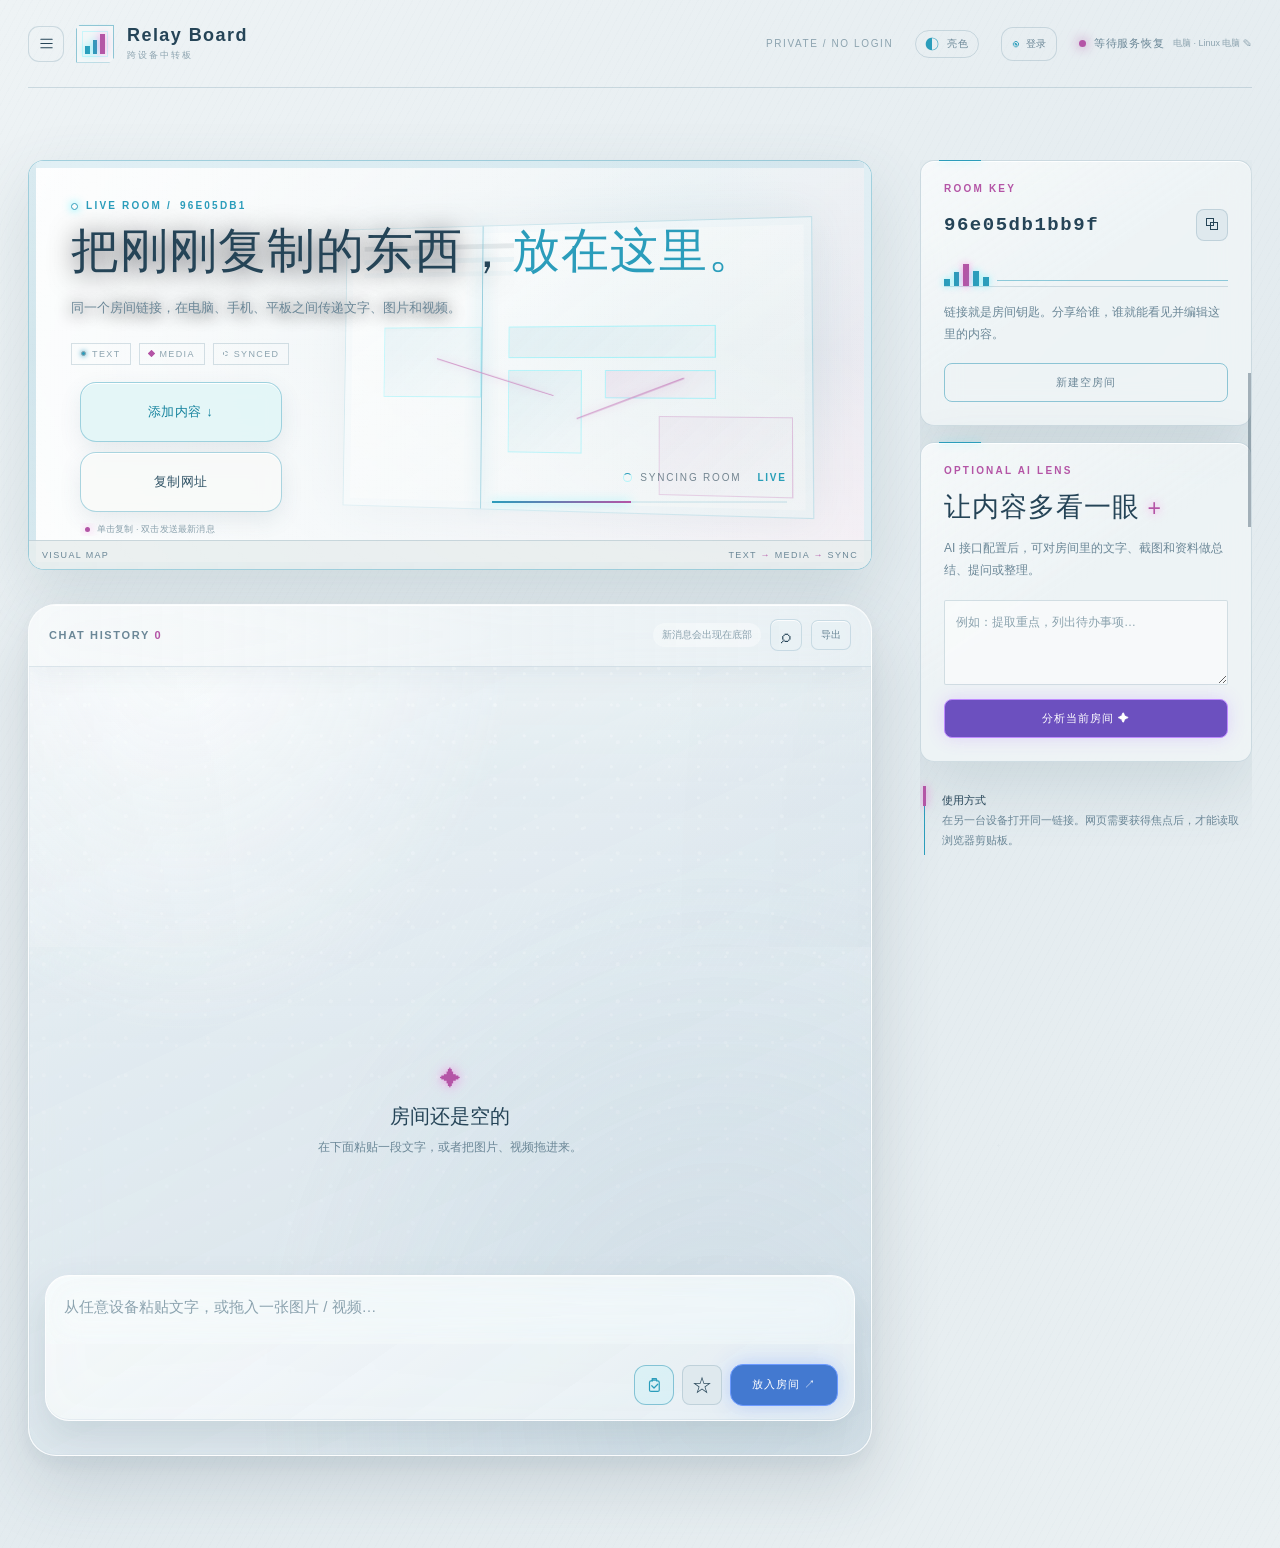
==== commit cb3340a6: "Enable guest sharing and private image reveal" ====
--- a/index.html
+++ b/index.html
@@ -5,7 +5,6 @@
   <meta name="viewport" content="width=device-width, initial-scale=1">
   <meta name="theme-color" content="#0f141a">
   <meta name="relay-api-base" content="https://api.2013148.xyz">
-  <meta name="relay-maintenance" content="1">
   <link rel="icon" href="assets/favicon.svg" type="image/svg+xml">
   <title>Relay Board · 跨设备中转板</title>
   <style>
@@ -13,7 +12,7 @@
     html[data-theme="light"] .board-heading-hero, html[data-theme="light"] .relay-loader { background: #eef3f5 !important; }
     html[data-theme="light"] .card, html[data-theme="light"] .board-feed, html[data-theme="light"] .composer { background: rgba(241,246,247,.86) !important; }
   </style>
-  <link rel="stylesheet" href="styles.css?v=20260905-03">
+  <link rel="stylesheet" href="styles.css?v=20260905-08">
 </head>
 <body>
   <div class="app-shell">
@@ -37,7 +36,7 @@
 
     <aside class="room-sidebar" id="roomSidebar" aria-hidden="true">
       <div class="room-sidebar-head"><div><span class="sidebar-kicker">ROOMS</span><strong>我的房间</strong></div><div class="sidebar-head-actions"><button class="mini-button" id="renameRoom" type="button" hidden>改名</button><button class="mini-button danger" id="deleteRoom" type="button" hidden>删除</button><button class="icon-button sidebar-close" id="sidebarClose" type="button" aria-label="关闭侧边栏">×</button></div></div>
-      <button class="sidebar-new-room" id="sidebarNewRoom" type="button"><span>＋</span>开启新房间</button>
+      <div class="sidebar-room-actions"><button class="sidebar-new-room" id="sidebarNewRoom" type="button"><span>＋</span>开启新房间</button><button class="sidebar-join-room" id="joinRoom" type="button"><span>↗</span>加入房间</button></div>
       <label class="room-search"><span>⌕</span><input id="roomSearch" type="search" placeholder="搜索房间名称" autocomplete="off"></label>
       <div class="sidebar-section-label">最近访问</div>
       <nav class="room-list" id="roomList" aria-label="房间列表"></nav>
@@ -78,7 +77,7 @@
 
         <div class="board-feed card">
         <div class="chat-history">
-          <div class="chat-history-head"><span>CHAT HISTORY <b id="itemCount">0</b></span><div class="history-tools"><span class="muted">新消息会出现在底部</span><button class="icon-button search-button" id="searchButton" type="button" aria-label="搜索消息记录" aria-expanded="false">⌕</button><div class="export-wrap"><button class="mini-button export-button" id="exportButton" type="button" aria-expanded="false">导出</button><div class="export-menu" id="exportMenu" hidden><strong>导出当前房间</strong><button type="button" data-export="text">文本格式 · TXT</button><button type="button" data-export="json">全部保存 · JSON</button><button type="button" data-export="codex">Codex 参考 · Markdown</button><button type="button" data-export="api">复制 CLI 读取地址</button></div></div></div></div>
+        <div class="chat-history-head"><span>CHAT HISTORY <b id="itemCount">0</b></span><div class="history-tools"><span class="muted">新消息会出现在底部</span><button class="icon-button image-visibility-toggle" id="imageVisibilityToggle" type="button" aria-label="显示全部图片" aria-pressed="false" title="显示全部图片" hidden><svg viewBox="0 0 24 24" aria-hidden="true"><path d="M2.5 12s3.4-5.5 9.5-5.5 9.5 5.5 9.5 5.5-3.4 5.5-9.5 5.5S2.5 12 2.5 12Z"/><circle cx="12" cy="12" r="2.7"/><path class="eye-slash" d="m4 4 16 16"/></svg></button><button class="icon-button search-button" id="searchButton" type="button" aria-label="搜索消息记录" aria-expanded="false">⌕</button><div class="export-wrap"><button class="mini-button export-button" id="exportButton" type="button" aria-expanded="false">导出</button><div class="export-menu" id="exportMenu" hidden><strong>导出当前房间</strong><button type="button" data-export="text">文本格式 · TXT</button><button type="button" data-export="json">全部保存 · JSON</button><button type="button" data-export="codex">Codex 参考 · Markdown</button><button type="button" data-export="api">复制 CLI 读取地址</button></div></div></div></div>
           <div class="history-search" id="historySearch" hidden><span>⌕</span><input id="historySearchInput" type="search" placeholder="搜索文字、设备或消息类型…" autocomplete="off"><button id="clearSearchButton" type="button" aria-label="关闭搜索">×</button></div>
           <div class="message-rail" id="messageRail" aria-label="消息记录进度" hidden></div>
           <div id="items" class="items" aria-live="polite"></div>
@@ -160,10 +159,12 @@
           <label>账户名<input id="authUsername" name="username" autocomplete="username" placeholder="管理员或受邀账户" required></label>
           <label>密码<input id="authPassword" name="password" type="password" autocomplete="current-password" placeholder="输入密码" required></label>
           <div class="turnstile-wrap" id="turnstileWrap" hidden><div id="turnstileWidget"></div></div>
+          <div class="builtin-captcha" id="captchaWrap" hidden><div><span>安全验证</span><strong id="captchaQuestion">—</strong><button id="refreshCaptcha" type="button" aria-label="换一个验证码">↻</button></div><label>答案<input id="captchaAnswer" inputmode="numeric" autocomplete="off" placeholder="请输入计算结果"></label></div>
           <button class="button primary full" type="submit">登录 <span>↗</span></button>
           <div class="auth-error" id="authError" role="alert" hidden></div>
         </form>
         <div id="accountPane" class="account-pane" hidden>
+          <div class="auth-success" id="authSuccess">登录成功 · 已连接服务器</div>
           <div class="account-summary"><span class="account-avatar">◉</span><div><strong id="accountName">管理员</strong><small id="accountRole">管理员账户</small></div></div>
           <button class="button outline full" id="adminToggle" type="button" hidden>管理账户</button>
           <button class="button quiet full" id="passwordToggle" type="button" hidden>修改管理员密码</button>
@@ -203,8 +204,18 @@
         </div>
       </div>
     </div>
+    <div class="action-dialog" id="actionDialog" hidden>
+      <div class="action-dialog-panel" role="dialog" aria-modal="true" aria-labelledby="actionDialogTitle">
+        <button class="icon-button action-dialog-close" id="actionDialogClose" type="button" aria-label="关闭">×</button>
+        <div class="sidebar-kicker">RELAY ACTION</div>
+        <h2 id="actionDialogTitle">确认操作</h2>
+        <p id="actionDialogMessage"></p>
+        <input id="actionDialogInput" type="text" autocomplete="off">
+        <div class="action-dialog-actions"><button class="button quiet" id="actionDialogCancel" type="button">取消</button><button class="button primary" id="actionDialogConfirm" type="button">确认</button></div>
+      </div>
+    </div>
     <div id="toast" class="toast" role="status"></div>
   </div>
-  <script type="module" src="app.js?v=20260905-maintenance-01"></script>
+  <script type="module" src="app.js?v=20260905-09"></script>
 </body>
 </html>
--- a/styles.css
+++ b/styles.css
@@ -1008,6 +1008,14 @@
 :root[data-theme="light"] .room-sidebar, :root[data-theme="light"] .auth-panel { background: rgba(244,248,249,.95) !important; }
 :root[data-theme="light"] .item { background: rgba(245,249,250,.9) !important; }
 :root[data-theme="light"] .item.mine { background: linear-gradient(145deg, #edf2f3, rgba(180,84,163,.1)) !important; }
+
+/* Responsive hero controls: scale with the card while keeping a protected lower-left lane. */
+.board-heading-hero .heading-actions { left: clamp(18px, 6%, 68px); bottom: clamp(24px, 8%, 48px); width: clamp(144px, 24%, 206px); }
+.board-heading-hero .heading-action-buttons { width: 100%; gap: clamp(7px, 1vw, 10px); }
+.board-heading-hero .heading-action-buttons .button { width: 100%; min-width: 0; min-height: clamp(46px, 6vw, 60px); padding: clamp(11px, 1.7vw, 16px) clamp(13px, 1.8vw, 20px); border-radius: clamp(12px, 1.4vw, 16px); }
+.board-heading-hero .copy-hint { max-width: 100%; overflow: hidden; text-overflow: ellipsis; }
+@media (max-width: 520px) { .board-heading-hero .heading-actions { left: 20px; bottom: 22px; width: min(206px, 58%); } }
+@media (max-width: 360px) { .board-heading-hero .heading-actions { left: 14px; width: min(190px, 62%); } }
 .room-sidebar { position: fixed; z-index: 30; top: 16px; bottom: 16px; left: max(16px, calc((100vw - 1340px) / 2)); display: flex; flex-direction: column; width: min(286px, calc(100vw - 32px)); padding: 20px 14px 14px; border: 1px solid var(--glass-edge); border-radius: 24px; color: var(--ink); background: linear-gradient(145deg, rgba(255,255,255,.1), transparent 42%), var(--glass); box-shadow: 0 24px 70px rgba(0,2,12,.32), inset 0 1px rgba(255,255,255,.72); backdrop-filter: blur(24px) saturate(135%); -webkit-backdrop-filter: blur(24px) saturate(135%); transform: translateX(calc(-100% - 24px)); opacity: 0; pointer-events: none; transition: transform .24s ease, opacity .24s ease; }
 .room-sidebar.is-open { transform: translateX(0); opacity: 1; pointer-events: auto; }
 .sidebar-backdrop { position: fixed; z-index: 29; inset: 0; background: rgba(2,6,21,.24); backdrop-filter: blur(3px); -webkit-backdrop-filter: blur(3px); }
@@ -1019,6 +1027,10 @@
 .sidebar-new-room { display: flex; align-items: center; justify-content: center; gap: 8px; min-height: 42px; margin: 16px 1px 18px; border: 1px solid var(--line); border-radius: 14px; color: var(--ink); background: rgba(255,255,255,.08); font: 600 11px var(--zh); transition: .18s ease; }
 .sidebar-new-room span { color: var(--cyan); font-size: 18px; line-height: 1; }
 .sidebar-new-room:hover { border-color: var(--cyan); background: rgba(31,240,255,.1); box-shadow: 0 8px 22px rgba(0,8,20,.12); }
+.sidebar-room-actions { display: grid; grid-template-columns: 1fr 1fr; gap: 8px; margin: 16px 1px 18px; }
+.sidebar-room-actions .sidebar-new-room, .sidebar-join-room { min-width: 0; margin: 0; }
+.sidebar-join-room { display: flex; align-items: center; justify-content: center; gap: 7px; min-height: 42px; border: 1px solid var(--line); border-radius: 14px; color: var(--ink); background: rgba(255,255,255,.06); font: 600 11px var(--zh); transition: .18s ease; }
+.sidebar-join-room span { color: var(--magenta); font-size: 15px; line-height: 1; }.sidebar-join-room:hover { border-color: var(--magenta); background: rgba(255,49,210,.08); box-shadow: 0 8px 22px rgba(0,8,20,.12); }
 .sidebar-section-label { padding: 0 8px 9px; }
 .room-list { display: grid; gap: 4px; overflow: auto; padding: 0 2px; }
 .room-list:empty::before { content: "登录后可保存和切换房间"; padding: 17px 8px; color: var(--ink-faint); font: 11px/1.7 var(--zh); }
@@ -1045,6 +1057,7 @@
 .turnstile-wrap:not([hidden]) { min-height: 66px; }
 .turnstile-wrap iframe { max-width: 100%; border-radius: 8px; }
 .account-pane { display: grid; gap: 12px; }
+.auth-success { padding: 9px 11px; border: 1px solid rgba(58, 190, 190, .34); border-radius: 10px; color: var(--cyan); background: rgba(47, 217, 255, .07); font: 11px var(--zh); }
 .account-summary { display: flex; align-items: center; gap: 11px; margin-bottom: 4px; padding-bottom: 17px; border-bottom: 1px solid var(--line); }
 .account-avatar { display: grid; place-items: center; width: 36px; height: 36px; border: 1px solid var(--line-strong); border-radius: 50%; color: var(--cyan); background: rgba(31,240,255,.08); }
 .account-summary strong, .account-summary small { display: block; }
@@ -1061,8 +1074,254 @@
 .user-editor { display: grid; gap: 12px; margin-top: 8px; padding-top: 16px; border-top: 1px dashed var(--line); }
 .checkbox-label { display: flex !important; grid-template-columns: auto 1fr !important; align-items: center; gap: 8px !important; }
 .checkbox-label input { width: 16px !important; min-height: 16px !important; }
+.action-dialog { position: fixed; z-index: 50; inset: 0; display: grid; place-items: center; padding: 22px; background: rgba(2,6,21,.38); backdrop-filter: blur(14px) saturate(115%); -webkit-backdrop-filter: blur(14px) saturate(115%); }
+.action-dialog-panel { position: relative; width: min(430px, 100%); padding: 30px; border: 1px solid var(--line-strong); border-radius: 24px; background: linear-gradient(145deg, rgba(255,255,255,.11), transparent 48%), var(--glass); box-shadow: 0 28px 78px rgba(0,2,12,.35), inset 0 1px var(--glass-edge); backdrop-filter: blur(24px) saturate(135%); -webkit-backdrop-filter: blur(24px) saturate(135%); animation: panel-rise .24s cubic-bezier(.16,1,.3,1) both; }
+.action-dialog-close { position: absolute; top: 16px; right: 16px; width: 30px; height: 30px; border-radius: 10px; background: transparent; }
+.action-dialog-panel h2 { margin: 12px 0 8px; color: var(--ink); font: 300 25px/1.25 var(--zh); }
+.action-dialog-panel p { margin: 0 0 18px; color: var(--ink-soft); font: 12px/1.8 var(--zh); }
+.action-dialog-panel input { display: block; width: 100%; min-height: 44px; margin: 0 0 20px; border: 1px solid var(--line-strong); border-radius: 12px; padding: 10px 13px; outline: 0; color: var(--ink); background: rgba(255,255,255,.08); font: 13px var(--zh); }
+.action-dialog-panel input:focus { border-color: var(--cyan); box-shadow: 0 0 0 3px rgba(47,217,255,.1); }
+.action-dialog-input[hidden] { display: none; }
+.action-dialog-actions { display: flex; justify-content: flex-end; gap: 9px; }
+.action-dialog-actions .button { min-width: 84px; min-height: 40px; border-radius: 11px; }
+.action-dialog-actions .button.danger { background: rgba(210,70,120,.16); border-color: rgba(230,120,160,.55); color: #e8a1bb; }
+.action-dialog-actions .button.danger:hover { background: rgba(210,70,120,.28); border-color: #e8a1bb; }
+:root[data-theme="light"] .action-dialog { background: rgba(59,83,96,.18); }
+:root[data-theme="light"] .action-dialog-panel { background: rgba(244,248,249,.94); box-shadow: 0 28px 78px rgba(70,104,119,.2), inset 0 1px rgba(255,255,255,.92); }
+:root[data-theme="light"] .action-dialog-panel input { background: rgba(255,255,255,.68); }
+:root[data-theme="light"] .auth-success { border-color: rgba(43,150,181,.3); background: rgba(43,150,181,.07); }
+@media (max-width: 520px) { .action-dialog-panel { padding: 25px 20px; border-radius: 22px; } .sidebar-room-actions { gap: 6px; } }
 @media (max-width: 720px) { .topbar-right { gap: 9px; }.topbar-note, .account-button #accountLabel { display: none; }.account-button { width: 34px; justify-content: center; padding: 6px; }.connection { gap: 3px; }.device-name-button { max-width: 74px; overflow: hidden; text-overflow: ellipsis; white-space: nowrap; } }
 @media (max-width: 520px) { .room-sidebar { top: 10px; bottom: 10px; left: 10px; width: min(292px, calc(100vw - 20px)); border-radius: 22px; }.auth-panel { padding: 25px 20px; border-radius: 22px; } }
-
-.maintenance-mode .account-button:disabled { opacity: .82; cursor: default; }
-.maintenance-mode [data-requires-auth="true"] { cursor: not-allowed; }
+/* Mist-glass message surface: light theme only. */
+:root[data-theme="light"] .board-feed {
+  isolation: isolate;
+  overflow: hidden;
+  border: 1px solid rgba(255, 255, 255, .78);
+  border-radius: 28px;
+  background:
+    radial-gradient(ellipse at 12% 8%, rgba(255, 255, 255, .82), transparent 38%),
+    radial-gradient(ellipse at 88% 84%, rgba(190, 211, 223, .34), transparent 46%),
+    linear-gradient(145deg, rgba(244, 248, 250, .66), rgba(222, 233, 239, .46)),
+    rgba(226, 236, 241, .56) !important;
+  box-shadow:
+    0 26px 62px rgba(57, 84, 101, .16),
+    0 3px 8px rgba(57, 84, 101, .06),
+    inset 0 1px rgba(255, 255, 255, .96),
+    inset 0 -1px rgba(128, 161, 179, .2);
+  backdrop-filter: blur(30px) saturate(112%);
+  -webkit-backdrop-filter: blur(30px) saturate(112%);
+}
+:root[data-theme="light"] .board-feed::after {
+  content: "";
+  position: absolute;
+  z-index: 0;
+  inset: 0;
+  pointer-events: none;
+  opacity: .48;
+  background:
+    radial-gradient(circle at 8% 22%, rgba(255,255,255,.72) 0 1px, transparent 2px),
+    radial-gradient(circle at 36% 71%, rgba(255,255,255,.58) 0 1.5px, transparent 2.5px),
+    radial-gradient(circle at 82% 18%, rgba(255,255,255,.62) 0 1px, transparent 2px),
+    repeating-linear-gradient(118deg, rgba(255,255,255,.045) 0 1px, transparent 1px 8px);
+  background-size: 29px 31px, 41px 37px, 47px 43px, auto;
+  mask-image: linear-gradient(to bottom, #000, rgba(0,0,0,.45) 58%, transparent);
+}
+:root[data-theme="light"] .board-feed > * { position: relative; z-index: 1; }
+:root[data-theme="light"] .board-feed .chat-history {
+  background: linear-gradient(180deg, rgba(255,255,255,.32), rgba(234,241,245,.15) 28%, transparent 68%) !important;
+}
+:root[data-theme="light"] .item {
+  min-width: min(248px, 72%);
+  min-height: 94px;
+  max-width: min(86%, 680px);
+  padding: 15px 17px 13px;
+  overflow: hidden;
+  border: 1px solid rgba(255, 255, 255, .84);
+  border-radius: 24px !important;
+  background:
+    linear-gradient(145deg, rgba(255,255,255,.76), rgba(235,242,246,.62)),
+    rgba(237,244,247,.72) !important;
+  box-shadow:
+    0 12px 30px rgba(55, 85, 103, .13),
+    0 2px 6px rgba(55, 85, 103, .05),
+    inset 0 1px rgba(255,255,255,.96),
+    inset 0 -1px rgba(124,158,177,.15) !important;
+  backdrop-filter: blur(18px) saturate(110%);
+  -webkit-backdrop-filter: blur(18px) saturate(110%);
+  transition: transform .22s ease, border-color .22s ease, box-shadow .22s ease;
+}
+:root[data-theme="light"] .item:hover {
+  transform: translateY(-2px);
+  border-color: rgba(116, 184, 210, .48);
+  box-shadow: 0 16px 36px rgba(55, 85, 103, .16), inset 0 1px rgba(255,255,255,.98) !important;
+}
+:root[data-theme="light"] .item.mine {
+  border-color: rgba(181, 126, 196, .25);
+  background:
+    radial-gradient(circle at 100% 0, rgba(196,151,213,.18), transparent 42%),
+    linear-gradient(145deg, rgba(251,252,253,.78), rgba(233,237,247,.7)),
+    rgba(239,243,248,.76) !important;
+}
+:root[data-theme="light"] .item.remote {
+  border-color: rgba(112, 176, 205, .28);
+  background:
+    radial-gradient(circle at 0 0, rgba(154,205,224,.18), transparent 42%),
+    linear-gradient(145deg, rgba(252,253,253,.78), rgba(230,239,244,.68)),
+    rgba(236,243,246,.74) !important;
+}
+:root[data-theme="light"] .item.pending-upload {
+  border-style: solid;
+  border-color: rgba(164, 116, 188, .3);
+  box-shadow: 0 12px 30px rgba(74, 83, 112, .12), inset 0 0 0 1px rgba(255,255,255,.45) !important;
+}
+:root[data-theme="light"] .item-content {
+  max-height: min(42vh, 380px);
+  overflow: auto;
+  padding-right: 3px;
+  scrollbar-width: thin;
+  scrollbar-color: rgba(108, 153, 177, .42) transparent;
+}
+:root[data-theme="light"] .item-meta { margin-bottom: 10px; opacity: .78; }
+:root[data-theme="light"] .item-actions { padding-top: 2px; }
+:root[data-theme="light"] .item-actions .mini-button {
+  border-color: rgba(114, 158, 181, .24);
+  border-radius: 11px;
+  background: rgba(238, 245, 248, .68);
+  box-shadow: inset 0 1px rgba(255,255,255,.78);
+}
+:root[data-theme="light"] .item-actions .mini-button:hover {
+  background: rgba(255,255,255,.86);
+  border-color: rgba(74, 157, 190, .46);
+}
+@media (max-width: 520px) {
+  :root[data-theme="light"] .board-feed { border-radius: 24px; }
+  :root[data-theme="light"] .item { min-width: min(230px, 76%); max-width: 92%; border-radius: 21px !important; padding: 14px 15px 12px; }
+}
+
+/* Unified mist board: header, timeline, messages and composer. */
+:root[data-theme="light"] .board-feed {
+  border-color: rgba(255,255,255,.82);
+  background:
+    radial-gradient(ellipse at 18% 4%, rgba(255,255,255,.72), transparent 34%),
+    radial-gradient(ellipse at 82% 94%, rgba(177,199,213,.32), transparent 48%),
+    linear-gradient(155deg, rgba(231,239,244,.66), rgba(215,227,234,.5)),
+    rgba(220,231,237,.54) !important;
+  box-shadow: 0 28px 68px rgba(52,78,95,.17), 0 8px 20px rgba(52,78,95,.06), inset 0 1px rgba(255,255,255,.98), inset 0 0 0 1px rgba(137,169,186,.08);
+}
+:root[data-theme="light"] .chat-history-head {
+  position: sticky;
+  z-index: 5;
+  top: 0;
+  min-height: 62px;
+  padding: 0 20px;
+  border-bottom: 1px solid rgba(122,157,176,.22);
+  background: linear-gradient(90deg, rgba(246,249,250,.78), rgba(231,239,243,.62));
+  box-shadow: 0 8px 24px rgba(71,99,115,.06), inset 0 1px rgba(255,255,255,.88);
+  backdrop-filter: blur(22px) saturate(108%);
+  -webkit-backdrop-filter: blur(22px) saturate(108%);
+}
+:root[data-theme="light"] .history-tools { gap: 9px; }
+:root[data-theme="light"] .history-tools .muted { padding: 5px 9px; border-radius: 999px; background: rgba(255,255,255,.36); }
+:root[data-theme="light"] .history-tools .icon-button,
+:root[data-theme="light"] .history-tools .mini-button { border-color: rgba(105,151,175,.25); background: rgba(232,241,245,.7); box-shadow: inset 0 1px rgba(255,255,255,.84); }
+:root[data-theme="light"] .items {
+  gap: 16px;
+  min-height: 280px;
+  max-height: min(60vh, 560px);
+  padding: 24px 24px 30px;
+  background: linear-gradient(90deg, rgba(255,255,255,.12), transparent 28%, transparent 72%, rgba(153,180,195,.06));
+  scrollbar-color: rgba(98,139,161,.38) transparent;
+  scrollbar-width: thin;
+}
+:root[data-theme="light"] .items::-webkit-scrollbar { width: 8px; }
+:root[data-theme="light"] .items::-webkit-scrollbar-track { background: transparent; }
+:root[data-theme="light"] .items::-webkit-scrollbar-thumb { border: 2px solid transparent; border-radius: 999px; background: rgba(98,139,161,.34); background-clip: padding-box; }
+:root[data-theme="light"] .empty { min-height: 330px; display: grid; place-content: center; padding: 70px 24px; }
+:root[data-theme="light"] .item {
+  min-width: min(270px, 72%);
+  min-height: 98px;
+  padding: 16px 18px 14px;
+  border: 1px solid rgba(255,255,255,.88);
+  border-radius: 24px !important;
+  box-shadow: 0 13px 32px rgba(54,82,99,.13), 0 2px 7px rgba(54,82,99,.05), inset 0 1px rgba(255,255,255,.98), inset 0 -1px rgba(112,148,168,.14) !important;
+}
+:root[data-theme="light"] .item.pending-upload { border-style: solid !important; border-color: rgba(176,120,183,.28) !important; }
+:root[data-theme="light"] .item-upload-state.failed { padding: 4px 8px; border: 1px solid rgba(193,103,146,.22); border-radius: 999px; color: #a85c82; background: rgba(203,123,161,.08); }
+:root[data-theme="light"] .item-upload-state.failed::before { width: 5px; height: 5px; background: #bc7396; box-shadow: 0 0 0 3px rgba(188,115,150,.08); }
+:root[data-theme="light"] .item-content { color: #294555; line-height: 1.75; }
+:root[data-theme="light"] .item-actions { gap: 7px; margin-top: 15px; padding-top: 11px; border-top: 1px solid rgba(113,151,172,.13); }
+:root[data-theme="light"] .item-actions .mini-button { min-height: 32px; padding: 7px 11px; border-radius: 11px; }
+:root[data-theme="light"] .board-feed .composer:not(.is-expanded),
+:root[data-theme="light"] .board-feed .composer.is-expanded {
+  margin: 16px;
+  overflow: hidden;
+  border: 1px solid rgba(255,255,255,.88);
+  border-radius: 24px;
+  background: linear-gradient(145deg, rgba(250,252,253,.72), rgba(226,236,242,.62)), rgba(232,240,244,.68) !important;
+  box-shadow: 0 16px 38px rgba(55,82,99,.14), inset 0 1px rgba(255,255,255,.98), inset 0 -1px rgba(112,148,168,.13);
+  backdrop-filter: blur(24px) saturate(108%);
+  -webkit-backdrop-filter: blur(24px) saturate(108%);
+}
+:root[data-theme="light"] .board-feed .composer-toolbar { min-height: 54px; padding: 11px 17px; border-bottom-color: rgba(115,151,171,.16); background: rgba(255,255,255,.18); }
+:root[data-theme="light"] .board-feed .editor { color: #284655; background: rgba(248,251,252,.38) !important; }
+:root[data-theme="light"] .board-feed .editor:focus { background: rgba(250,252,253,.58) !important; box-shadow: inset 0 0 0 1px rgba(55,163,198,.25); }
+:root[data-theme="light"] .board-feed .composer-footer {
+  display: grid;
+  grid-template-columns: minmax(0,1fr) auto;
+  gap: 8px 14px;
+  padding: 12px 16px 14px;
+  border-top-color: rgba(115,151,171,.14);
+  background: rgba(255,255,255,.14);
+}
+:root[data-theme="light"] .board-feed .composer-footer > span:first-child { grid-column: 1 / -1; line-height: 1.55; }
+:root[data-theme="light"] .board-feed .send-hint { grid-column: 1; align-self: center; white-space: normal; }
+:root[data-theme="light"] .board-feed .send-actions { grid-column: 2; grid-row: 2; margin-left: 0; }
+:root[data-theme="light"] .board-feed #sendButton { min-width: 108px; min-height: 42px; padding-inline: 16px; border-radius: 13px; white-space: nowrap; writing-mode: horizontal-tb; }
+@media (max-width: 720px) {
+  :root[data-theme="light"] .board-feed { border-radius: 23px; }
+  :root[data-theme="light"] .chat-history-head { min-height: 58px; padding: 0 14px; }
+  :root[data-theme="light"] .history-tools .muted { display: none; }
+  :root[data-theme="light"] .items { padding: 18px 13px 24px; }
+  :root[data-theme="light"] .item { min-width: min(236px, 78%); max-width: 94%; }
+  :root[data-theme="light"] .board-feed .composer:not(.is-expanded),
+  :root[data-theme="light"] .board-feed .composer.is-expanded { margin: 10px; border-radius: 21px; }
+  :root[data-theme="light"] .board-feed .composer-footer { padding: 10px 12px 12px; }
+  :root[data-theme="light"] .board-feed #sendButton { min-width: 98px; padding-inline: 13px; }
+}
++
+/* Private media reveal, guest mode and built-in login challenge. */
+.image-visibility-toggle { display: inline-grid; place-items: center; width: 32px; height: 32px; padding: 0; color: var(--ink-soft); }
+.image-visibility-toggle[hidden] { display: none; }
+.image-visibility-toggle svg { width: 18px; height: 18px; fill: none; stroke: currentColor; stroke-width: 1.7; stroke-linecap: round; stroke-linejoin: round; }
+.image-visibility-toggle .eye-slash { opacity: 1; transition: opacity .18s ease; }
+.image-visibility-toggle.is-active { color: var(--cyan); border-color: var(--cyan); box-shadow: 0 0 14px rgba(31,240,255,.14); }
+.image-visibility-toggle.is-active .eye-slash { opacity: 0; }
+.image-privacy-frame { position: relative; display: block; width: 100%; min-width: min(320px, 64vw); min-height: 190px; overflow: hidden; padding: 0; border: 1px solid var(--line); border-radius: 17px; color: var(--ink); background: var(--panel-deep); cursor: zoom-in; }
+.image-privacy-frame .item-media { width: 100%; min-height: 190px; max-height: 420px; border: 0; border-radius: 16px; object-fit: cover; filter: blur(28px) brightness(.58) saturate(.72); transform: scale(1.12); transition: filter .32s ease, transform .32s cubic-bezier(.16,1,.3,1); }
+.image-privacy-veil { position: absolute; inset: 0; display: grid; place-content: center; gap: 5px; padding: 24px; background: linear-gradient(145deg, rgba(5,12,24,.34), rgba(23,36,55,.58)); text-align: center; transition: opacity .22s ease; }
+.image-privacy-eye { display: grid; place-items: center; width: 38px; height: 38px; margin: 0 auto 4px; border: 1px solid rgba(255,255,255,.34); border-radius: 50%; color: #fff; background: rgba(255,255,255,.12); font-size: 15px; backdrop-filter: blur(10px); }
+.image-privacy-veil strong { color: #fff; font: 500 13px var(--zh); }
+.image-privacy-veil small { color: rgba(255,255,255,.72); font: 10px var(--zh); }
+.image-privacy-frame.is-revealed { min-height: 0; cursor: zoom-out; background: transparent; }
+.image-privacy-frame.is-revealed .item-media { min-height: 0; object-fit: contain; filter: none; transform: none; }
+.image-privacy-frame.is-revealed .image-privacy-veil { opacity: 0; pointer-events: none; }
+.guest-expiry { margin-left: auto; padding: 3px 7px; border: 1px solid color-mix(in srgb, var(--cyan) 24%, transparent); border-radius: 999px; color: var(--ink-faint); font: 8px var(--zh); white-space: nowrap; }
+.guest-mode .switch-label { display: none; }
+.guest-mode .toolbar-label::after { content: "访客 · 12H"; margin-left: 8px; padding: 3px 7px; border: 1px solid var(--line); border-radius: 999px; color: var(--ink-faint); font: 8px var(--zh); letter-spacing: .04em; }
+.builtin-captcha { display: grid; gap: 10px; padding: 13px; border: 1px solid var(--line-strong); border-radius: 14px; background: rgba(255,255,255,.05); }
+.builtin-captcha[hidden] { display: none; }
+.builtin-captcha > div { display: flex; align-items: center; gap: 10px; color: var(--ink-soft); font: 10px var(--zh); }
+.builtin-captcha strong { margin-left: auto; color: var(--cyan); font: 600 16px var(--display); letter-spacing: .08em; }
+.builtin-captcha button { width: 30px; height: 30px; padding: 0; border: 1px solid var(--line); border-radius: 9px; color: var(--ink-soft); background: transparent; }
+.builtin-captcha label { margin: 0; }
+:root[data-theme="light"] .image-privacy-frame { border-color: rgba(111,153,175,.25); background: rgba(207,221,229,.72); box-shadow: inset 0 1px rgba(255,255,255,.72); }
+:root[data-theme="light"] .image-privacy-veil { background: linear-gradient(145deg, rgba(54,73,91,.3), rgba(68,78,103,.52)); }
+:root[data-theme="light"] .image-visibility-toggle.is-active { color: #247e9d; border-color: rgba(46,150,183,.55); box-shadow: 0 0 14px rgba(46,150,183,.13); }
+:root[data-theme="light"] .builtin-captcha { border-color: rgba(75,145,176,.3); background: rgba(221,235,241,.46); }
+:root[data-theme="light"] .builtin-captcha button { background: rgba(255,255,255,.54); }
+@media (max-width: 520px) {
+  .image-privacy-frame { min-width: min(260px, 72vw); min-height: 160px; }
+  .image-privacy-frame .item-media { min-height: 160px; }
+  .guest-expiry { display: none; }
+}
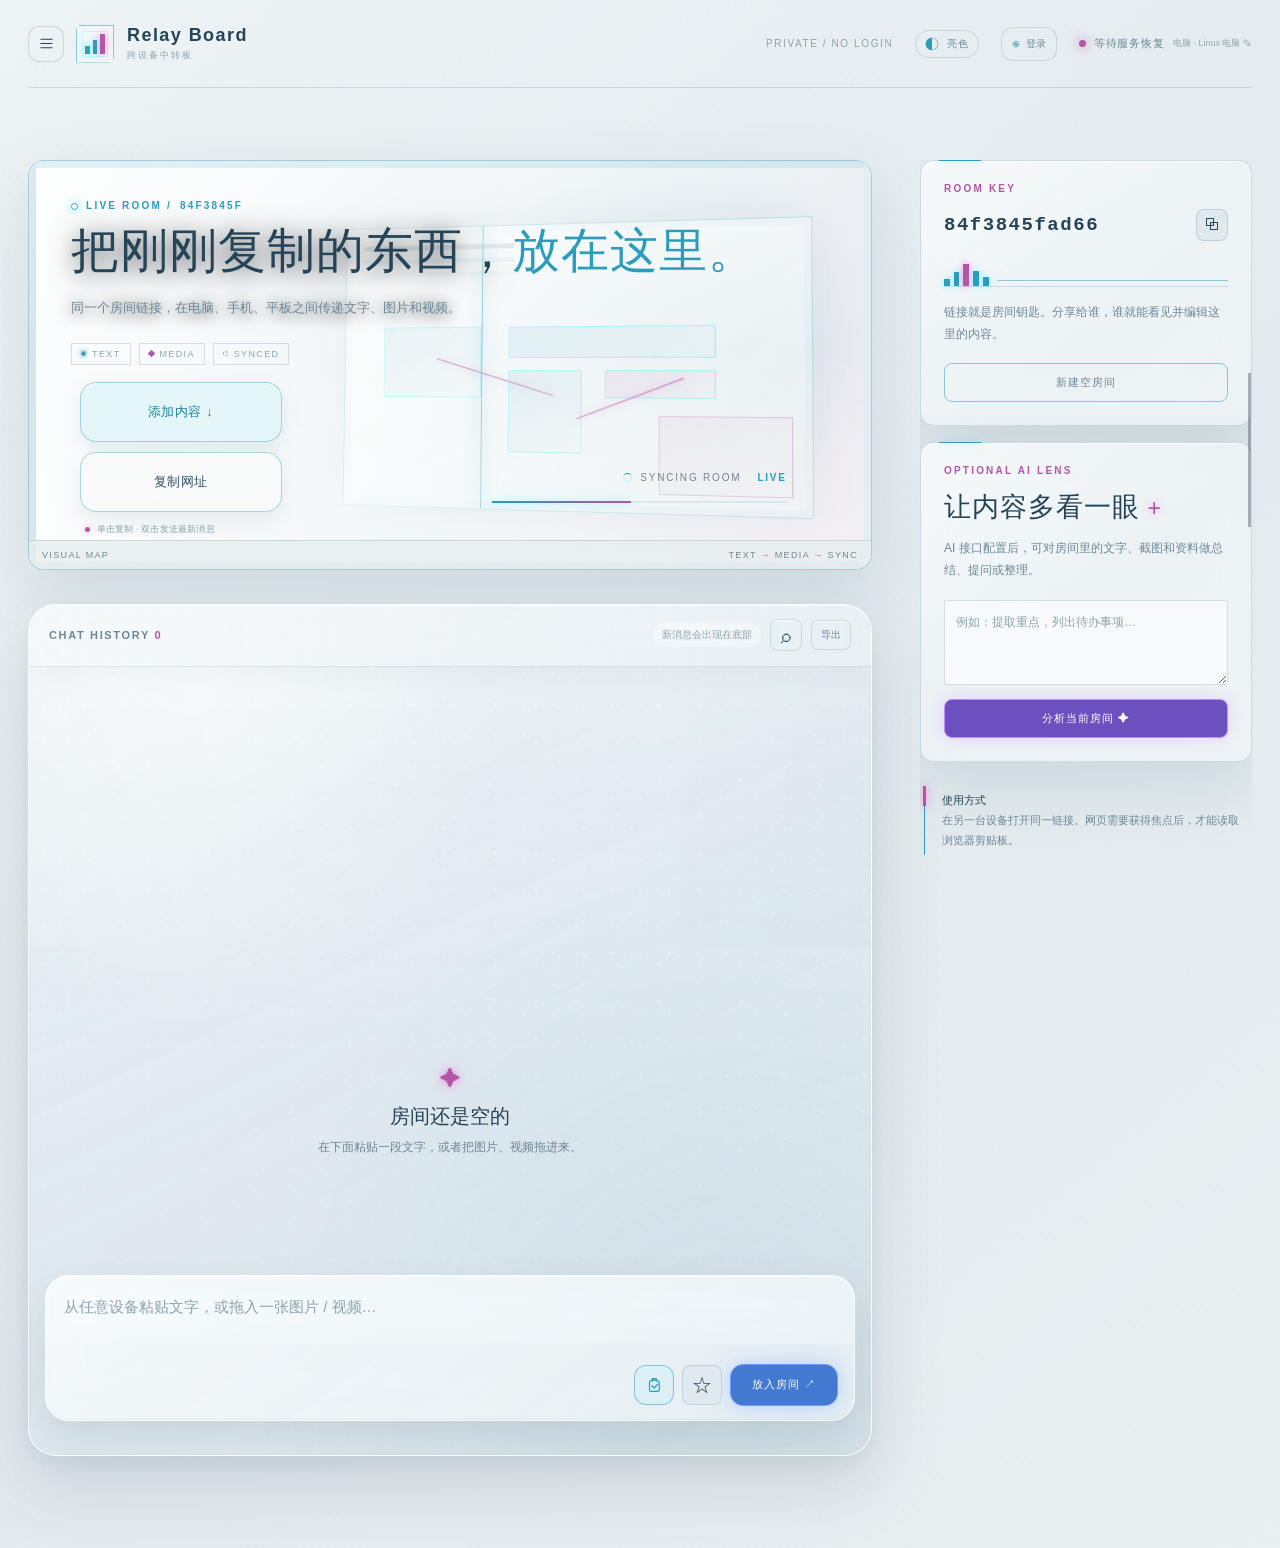
==== commit 4a6460cf: "Fix mobile image bubble sizing" ====
--- a/index.html
+++ b/index.html
@@ -7,12 +7,13 @@
   <meta name="relay-api-base" content="https://api.2013148.xyz">
   <link rel="icon" href="assets/favicon.svg" type="image/svg+xml">
   <title>Relay Board · 跨设备中转板</title>
+  <script>(function(){try{var v=localStorage.getItem('relay-board-theme-v6')||localStorage.getItem('relay-board-theme-v5');document.documentElement.dataset.theme=v==='dark'?'dark':'light';}catch(e){document.documentElement.dataset.theme='light';}})();</script>
   <style>
     html[data-theme="light"], html[data-theme="light"] body { background: #e9eff2 !important; color: #254457 !important; }
     html[data-theme="light"] .board-heading-hero, html[data-theme="light"] .relay-loader { background: #eef3f5 !important; }
     html[data-theme="light"] .card, html[data-theme="light"] .board-feed, html[data-theme="light"] .composer { background: rgba(241,246,247,.86) !important; }
   </style>
-  <link rel="stylesheet" href="styles.css?v=20260905-08">
+  <link rel="stylesheet" href="styles.css?v=20260906-09">
 </head>
 <body>
   <div class="app-shell">
@@ -216,6 +217,6 @@
     </div>
     <div id="toast" class="toast" role="status"></div>
   </div>
-  <script type="module" src="app.js?v=20260905-09"></script>
+  <script type="module" src="app.js?v=20260906-10"></script>
 </body>
 </html>
--- a/styles.css
+++ b/styles.css
@@ -1325,3 +1325,14 @@
   .image-privacy-frame .item-media { min-height: 160px; }
   .guest-expiry { display: none; }
 }
+
+/* Mobile image bubbles use the message list as the only scroll container. */
+.item:has(.image-privacy-frame) .item-content { max-height: none; overflow: visible; }
+.image-privacy-frame { height: clamp(150px, 46vw, 270px); min-height: 0; aspect-ratio: 16 / 9; }
+.image-privacy-frame .item-media { height: 100%; min-height: 0; max-height: none; object-fit: cover; }
+.image-privacy-frame.is-revealed { height: clamp(150px, 46vw, 270px); min-height: 0; }
+.image-privacy-frame.is-revealed .item-media { height: 100%; min-height: 0; max-height: none; object-fit: contain; }
+@media (max-width: 520px) {
+  .item:has(.image-privacy-frame) .item-content { max-height: none; overflow: visible; }
+  .image-privacy-frame, .image-privacy-frame.is-revealed { height: clamp(148px, 48vw, 220px); min-width: 0; }
+}
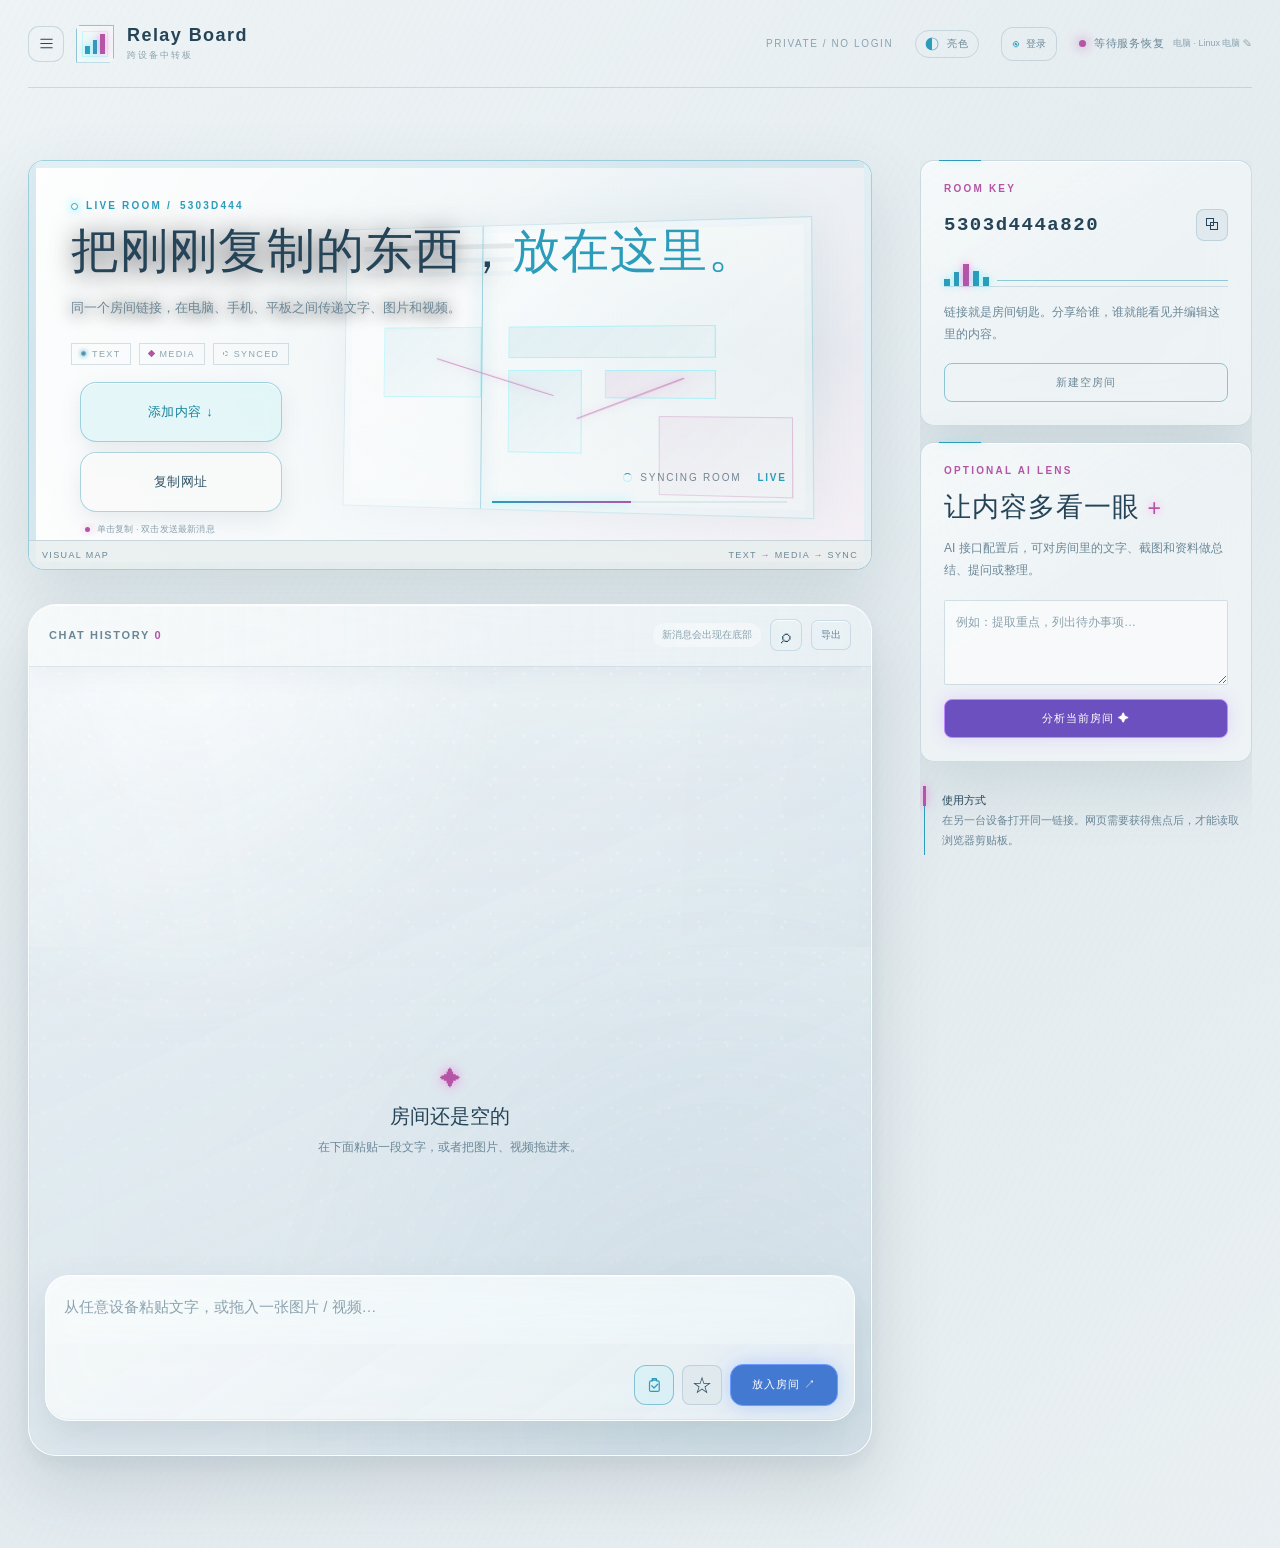
==== commit 2ceadbc1: "Keep mobile message bubbles fully expanded" ====
--- a/index.html
+++ b/index.html
@@ -13,7 +13,7 @@
     html[data-theme="light"] .board-heading-hero, html[data-theme="light"] .relay-loader { background: #eef3f5 !important; }
     html[data-theme="light"] .card, html[data-theme="light"] .board-feed, html[data-theme="light"] .composer { background: rgba(241,246,247,.86) !important; }
   </style>
-  <link rel="stylesheet" href="styles.css?v=20260906-09">
+  <link rel="stylesheet" href="styles.css?v=20260906-11">
 </head>
 <body>
   <div class="app-shell">
--- a/styles.css
+++ b/styles.css
@@ -1332,7 +1332,22 @@
 .image-privacy-frame .item-media { height: 100%; min-height: 0; max-height: none; object-fit: cover; }
 .image-privacy-frame.is-revealed { height: clamp(150px, 46vw, 270px); min-height: 0; }
 .image-privacy-frame.is-revealed .item-media { height: 100%; min-height: 0; max-height: none; object-fit: contain; }
+.item.has-image-media .item-content { max-height: none !important; overflow: visible !important; }
+.image-privacy-frame { flex: 0 0 auto; max-width: 100%; box-sizing: border-box; }
 @media (max-width: 520px) {
   .item:has(.image-privacy-frame) .item-content { max-height: none; overflow: visible; }
   .image-privacy-frame, .image-privacy-frame.is-revealed { height: clamp(148px, 48vw, 220px); min-width: 0; }
 }
+@media (max-width: 720px) {
+  :root[data-theme="light"] .items { padding-bottom: 150px; }
+  .item.has-image-media .item-content { max-height: none !important; overflow: visible !important; }
+}
+
+/* Never crop a message bubble; the history list is the only scroll surface. */
+.item { height: auto !important; max-height: none !important; overflow: visible !important; }
+.item-content { max-height: none !important; overflow: visible !important; }
+.item-actions { position: relative; z-index: 1; display: flex; flex-wrap: wrap; }
+@media (max-width: 720px) {
+  .board-feed .composer { position: relative; bottom: auto; }
+  :root[data-theme="light"] .items { padding-bottom: 240px; }
+}
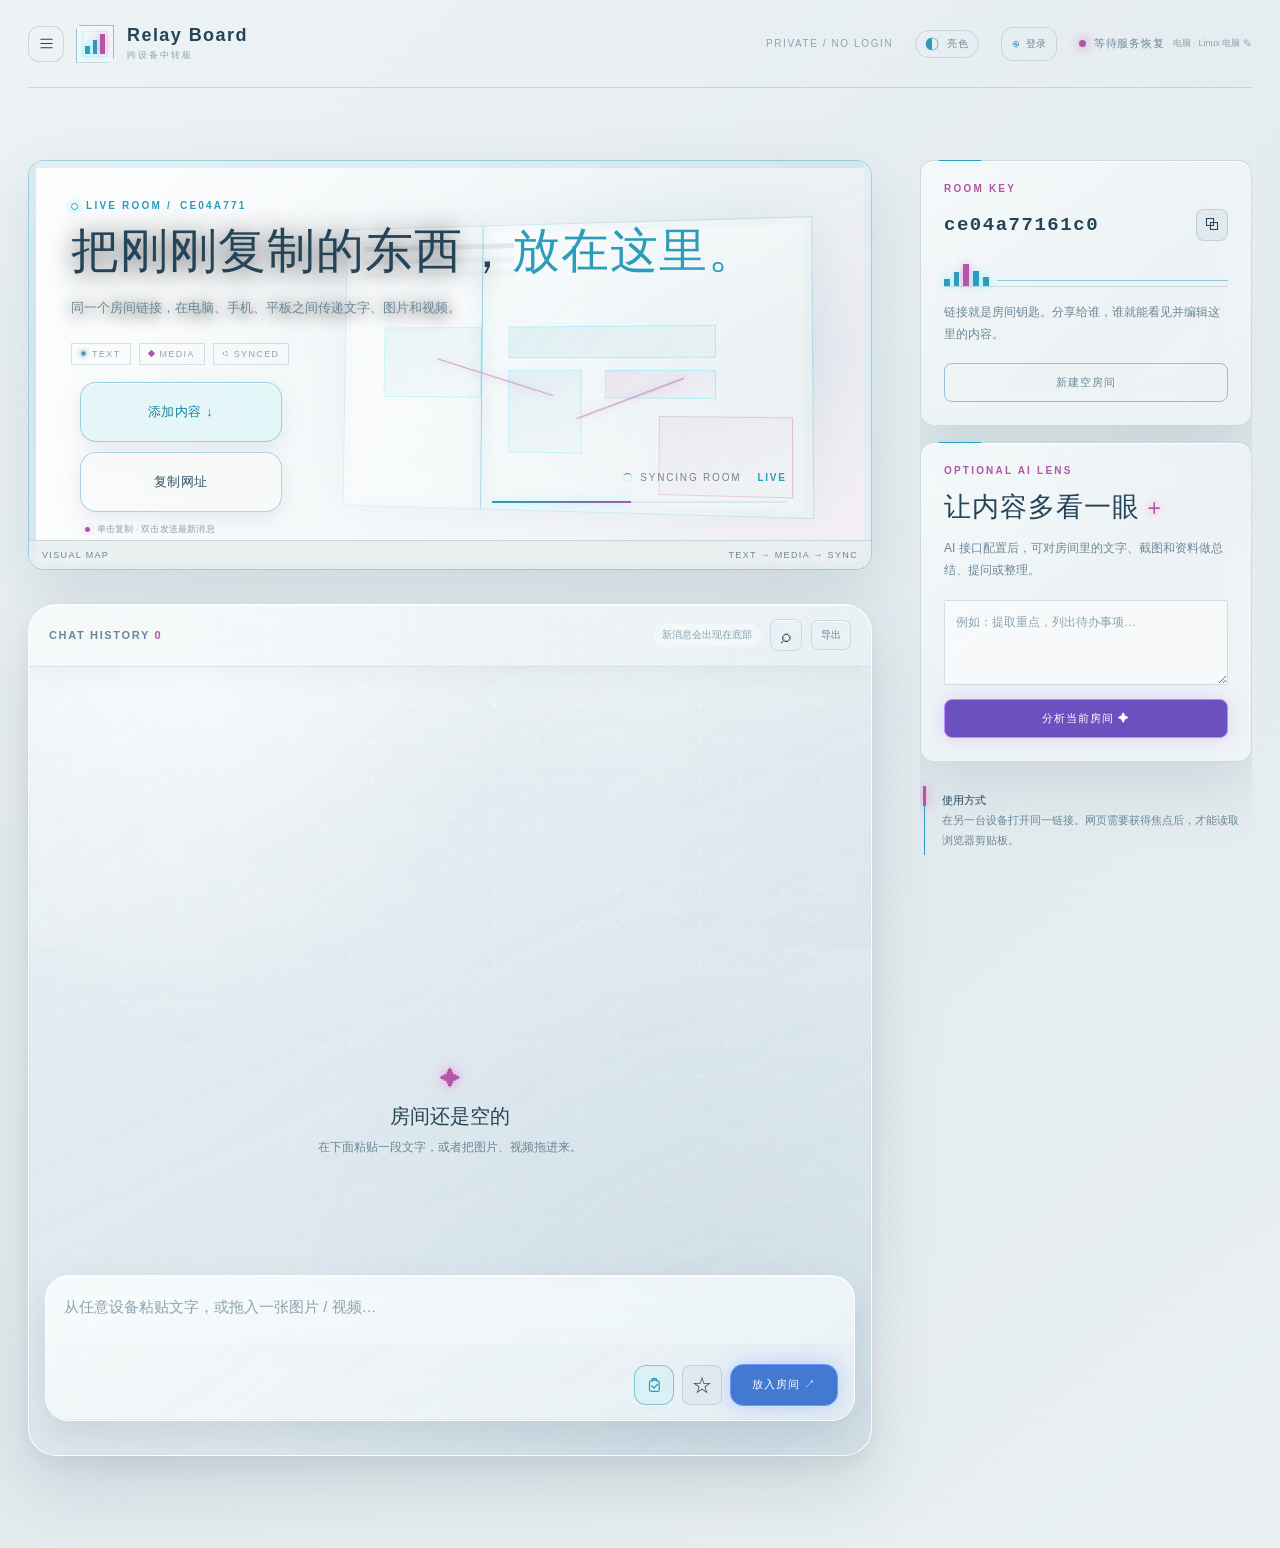
==== commit 3743e1dc: "Remove mobile history clipping" ====
--- a/index.html
+++ b/index.html
@@ -13,7 +13,7 @@
     html[data-theme="light"] .board-heading-hero, html[data-theme="light"] .relay-loader { background: #eef3f5 !important; }
     html[data-theme="light"] .card, html[data-theme="light"] .board-feed, html[data-theme="light"] .composer { background: rgba(241,246,247,.86) !important; }
   </style>
-  <link rel="stylesheet" href="styles.css?v=20260906-11">
+  <link rel="stylesheet" href="styles.css?v=20260906-12">
 </head>
 <body>
   <div class="app-shell">
--- a/styles.css
+++ b/styles.css
@@ -1351,3 +1351,9 @@
   .board-feed .composer { position: relative; bottom: auto; }
   :root[data-theme="light"] .items { padding-bottom: 240px; }
 }
+
+/* Phones use the page scroll only; never crop the history list into a second viewport. */
+@media (max-width: 720px) {
+  .board-feed .chat-history { overflow: visible !important; }
+  .board-feed .items { max-height: none !important; overflow: visible !important; }
+}
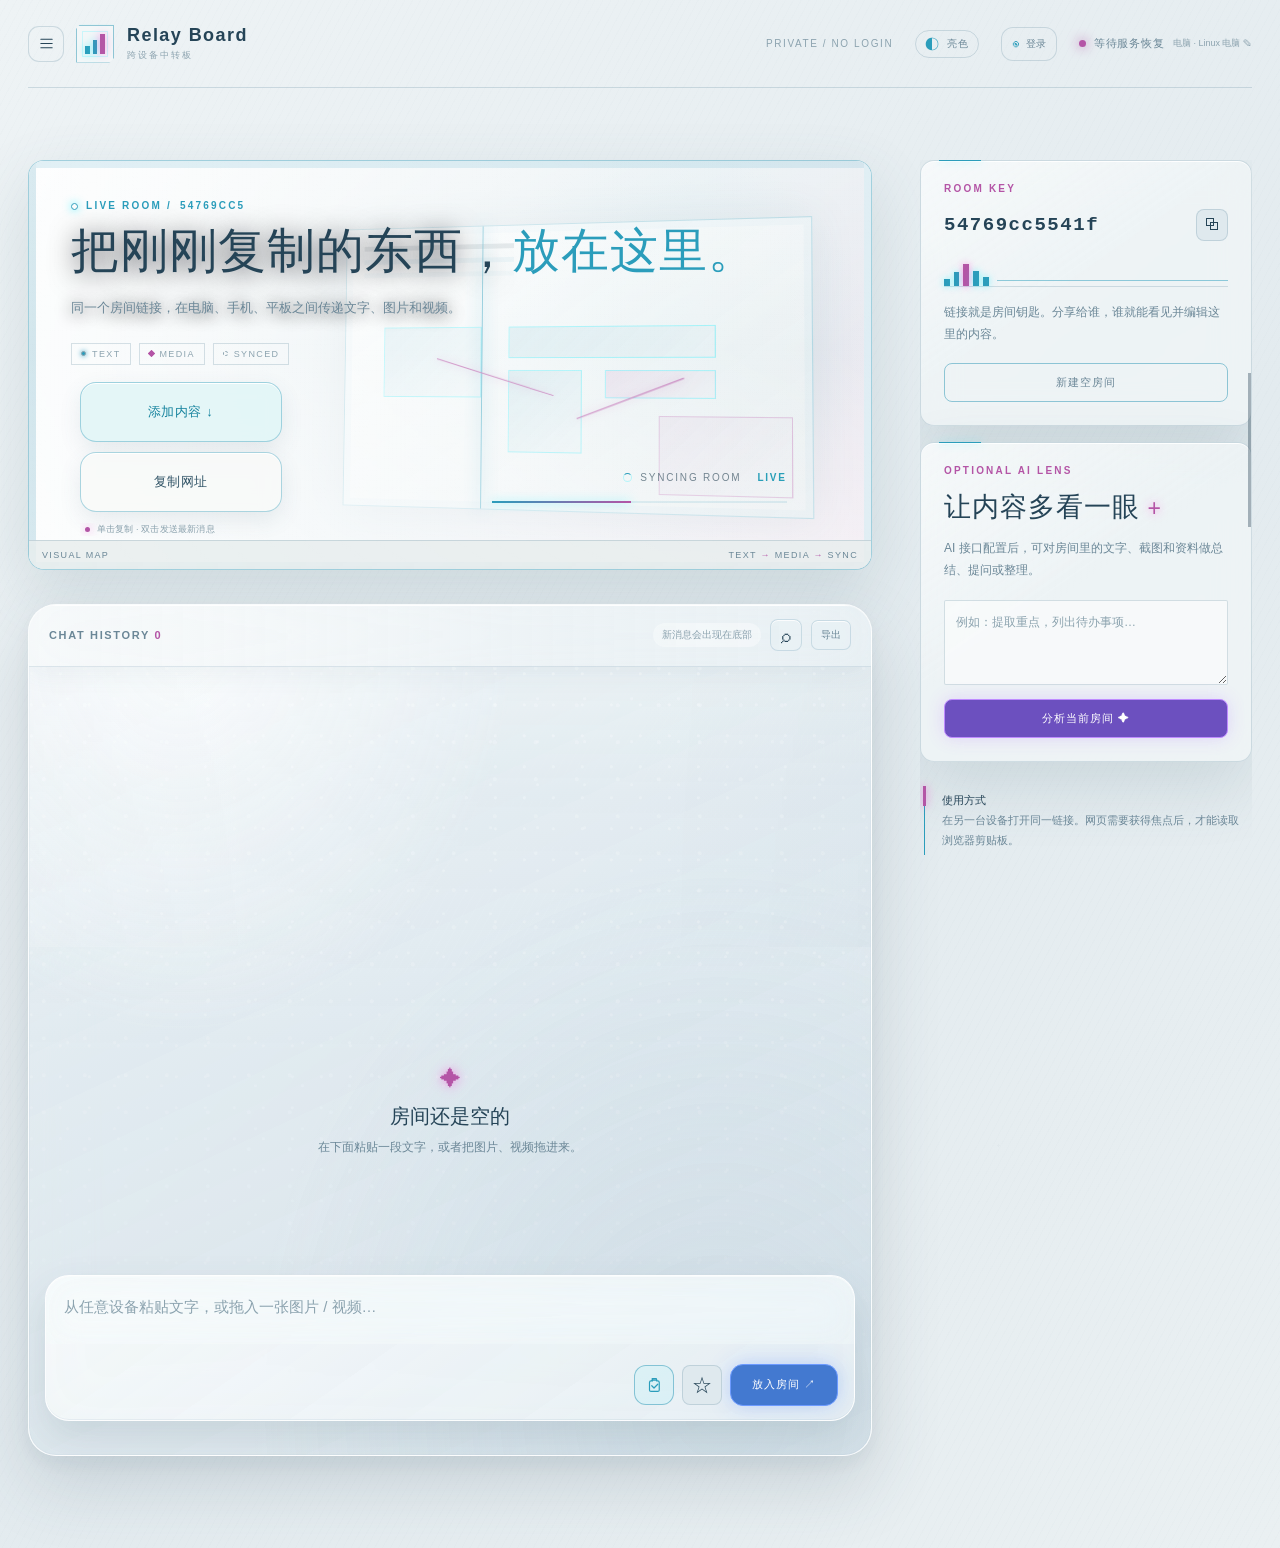
==== commit aaa1e12b: "Keep mobile conversation frame fixed" ====
--- a/index.html
+++ b/index.html
@@ -13,7 +13,7 @@
     html[data-theme="light"] .board-heading-hero, html[data-theme="light"] .relay-loader { background: #eef3f5 !important; }
     html[data-theme="light"] .card, html[data-theme="light"] .board-feed, html[data-theme="light"] .composer { background: rgba(241,246,247,.86) !important; }
   </style>
-  <link rel="stylesheet" href="styles.css?v=20260906-12">
+  <link rel="stylesheet" href="styles.css?v=20260906-13">
 </head>
 <body>
   <div class="app-shell">
--- a/styles.css
+++ b/styles.css
@@ -1352,8 +1352,14 @@
   :root[data-theme="light"] .items { padding-bottom: 240px; }
 }
 
-/* Phones use the page scroll only; never crop the history list into a second viewport. */
+/* Phones keep a stable conversation frame; only the message list scrolls. */
 @media (max-width: 720px) {
-  .board-feed .chat-history { overflow: visible !important; }
-  .board-feed .items { max-height: none !important; overflow: visible !important; }
-}
+  .board-feed { display: flex; flex-direction: column; height: min(82vh, 760px); max-height: calc(100vh - 28px); }
+  .board-feed .chat-history { display: flex; flex: 1 1 auto; flex-direction: column; min-height: 0; overflow: hidden !important; }
+  .board-feed .items { flex: 1 1 auto; min-height: 0; height: auto; max-height: none !important; overflow-y: auto !important; overflow-x: hidden !important; padding-bottom: 30px; }
+  .board-feed .empty { flex: 1 1 auto; min-height: 0; }
+  .board-feed .composer { flex: 0 0 auto; }
+}
+@supports (height: 100dvh) {
+  @media (max-width: 720px) { .board-feed { height: min(82dvh, 760px); max-height: calc(100dvh - 28px); } }
+}
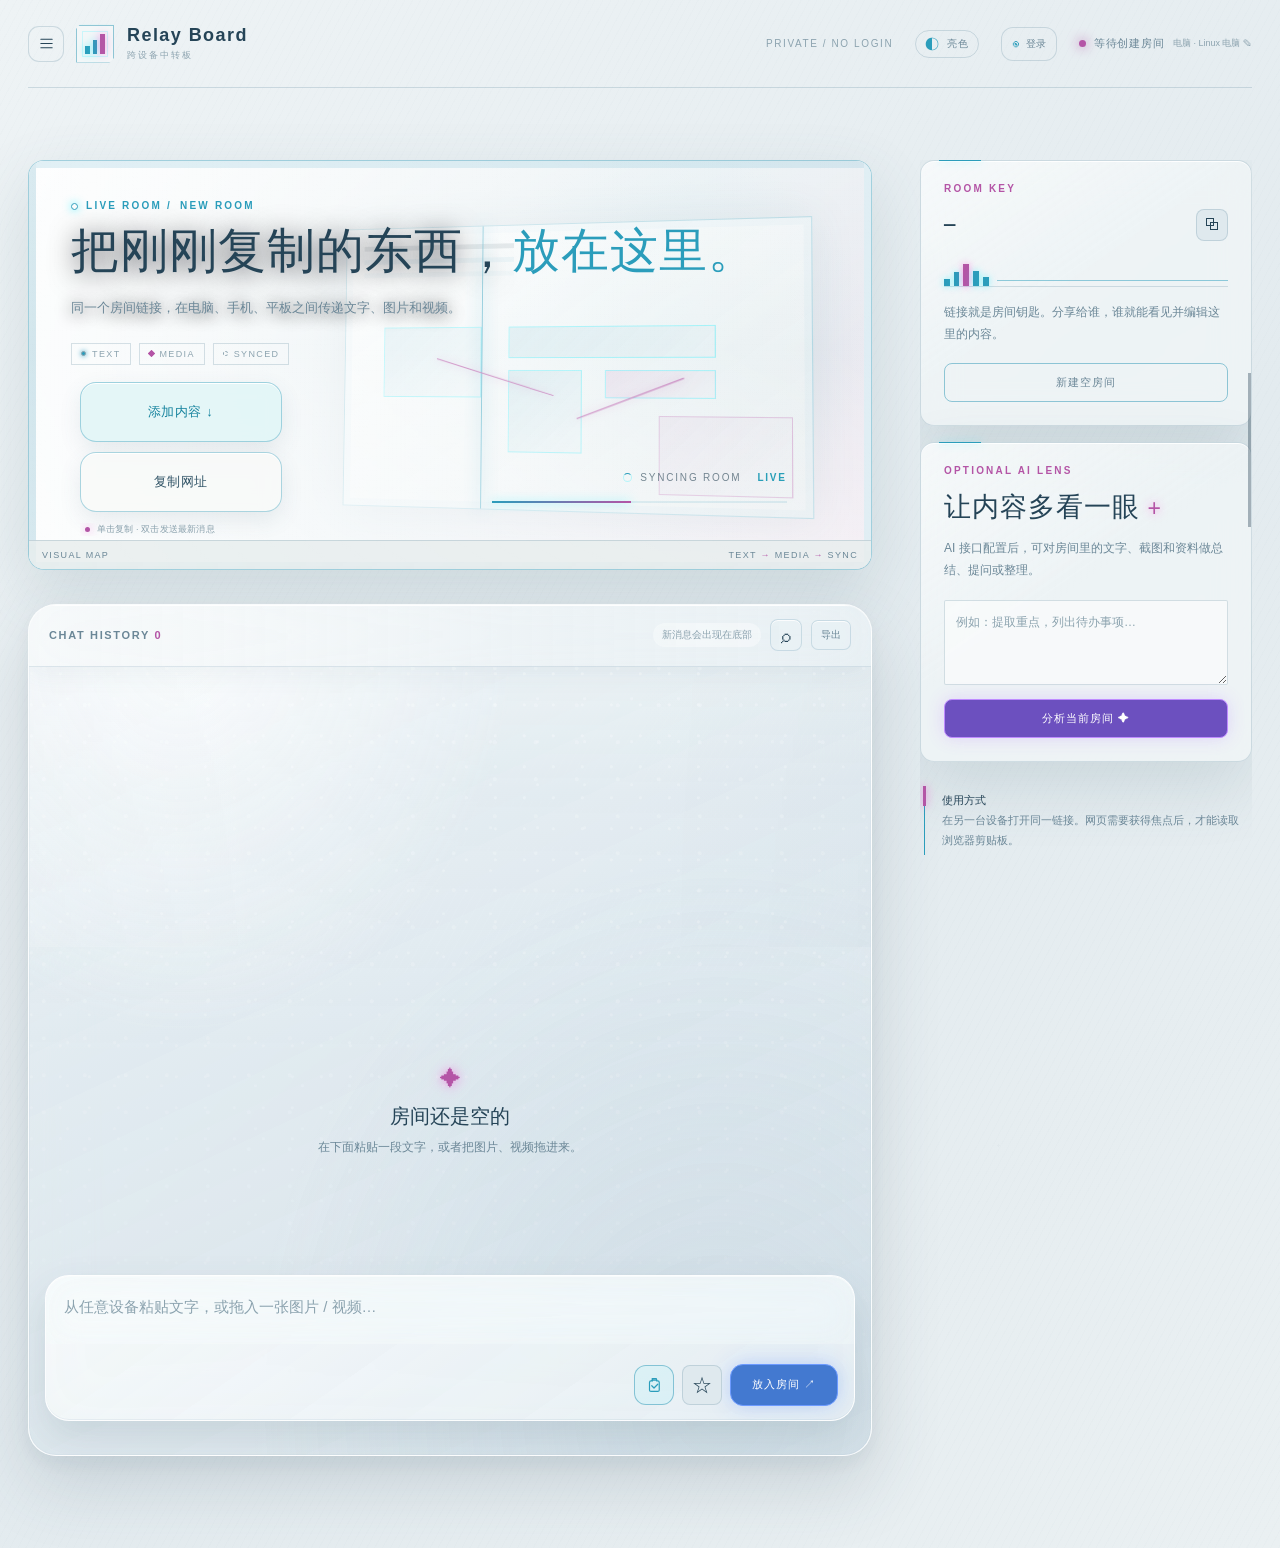
==== commit 8ab51e39: "Add room pinning and latest-room home routing" ====
--- a/index.html
+++ b/index.html
@@ -13,7 +13,7 @@
     html[data-theme="light"] .board-heading-hero, html[data-theme="light"] .relay-loader { background: #eef3f5 !important; }
     html[data-theme="light"] .card, html[data-theme="light"] .board-feed, html[data-theme="light"] .composer { background: rgba(241,246,247,.86) !important; }
   </style>
-  <link rel="stylesheet" href="styles.css?v=20260906-13">
+  <link rel="stylesheet" href="styles.css?v=20260907-14">
 </head>
 <body>
   <div class="app-shell">
@@ -217,6 +217,6 @@
     </div>
     <div id="toast" class="toast" role="status"></div>
   </div>
-  <script type="module" src="app.js?v=20260906-10"></script>
+  <script type="module" src="app.js?v=20260907-14"></script>
 </body>
 </html>
--- a/styles.css
+++ b/styles.css
@@ -1344,7 +1344,7 @@
 }
 
 /* Never crop a message bubble; the history list is the only scroll surface. */
-.item { height: auto !important; max-height: none !important; overflow: visible !important; }
+.item { height: auto !important; max-height: none !important; overflow: hidden !important; isolation: isolate; }
 .item-content { max-height: none !important; overflow: visible !important; }
 .item-actions { position: relative; z-index: 1; display: flex; flex-wrap: wrap; }
 @media (max-width: 720px) {
@@ -1363,3 +1363,11 @@
 @supports (height: 100dvh) {
   @media (max-width: 720px) { .board-feed { height: min(82dvh, 760px); max-height: calc(100dvh - 28px); } }
 }
+
+/* Room list actions: opening a room and pinning it are separate controls. */
+.room-list-open { display: flex; align-items: center; gap: 9px; flex: 1 1 auto; min-width: 0; min-height: 0; padding: 0; border: 0; color: inherit; background: transparent; text-align: left; }
+.room-list-open:hover { color: inherit; background: transparent; }
+.room-pin-button { display: inline-grid; place-items: center; flex: 0 0 auto; width: 28px; height: 28px; min-height: 0; padding: 0; border: 1px solid transparent; border-radius: 9px; color: var(--ink-faint); background: transparent; font-size: 16px; line-height: 1; }
+.room-pin-button:hover, .room-pin-button.is-pinned { border-color: rgba(180,84,163,.28); color: var(--magenta); background: rgba(180,84,163,.08); }
+:root[data-theme="light"] .room-pin-button:hover, :root[data-theme="light"] .room-pin-button.is-pinned { border-color: rgba(180,84,163,.24); background: rgba(180,84,163,.07); }
+@media (max-width: 520px) { .room-list-open { gap: 7px; } .room-pin-button { width: 30px; height: 30px; } }
